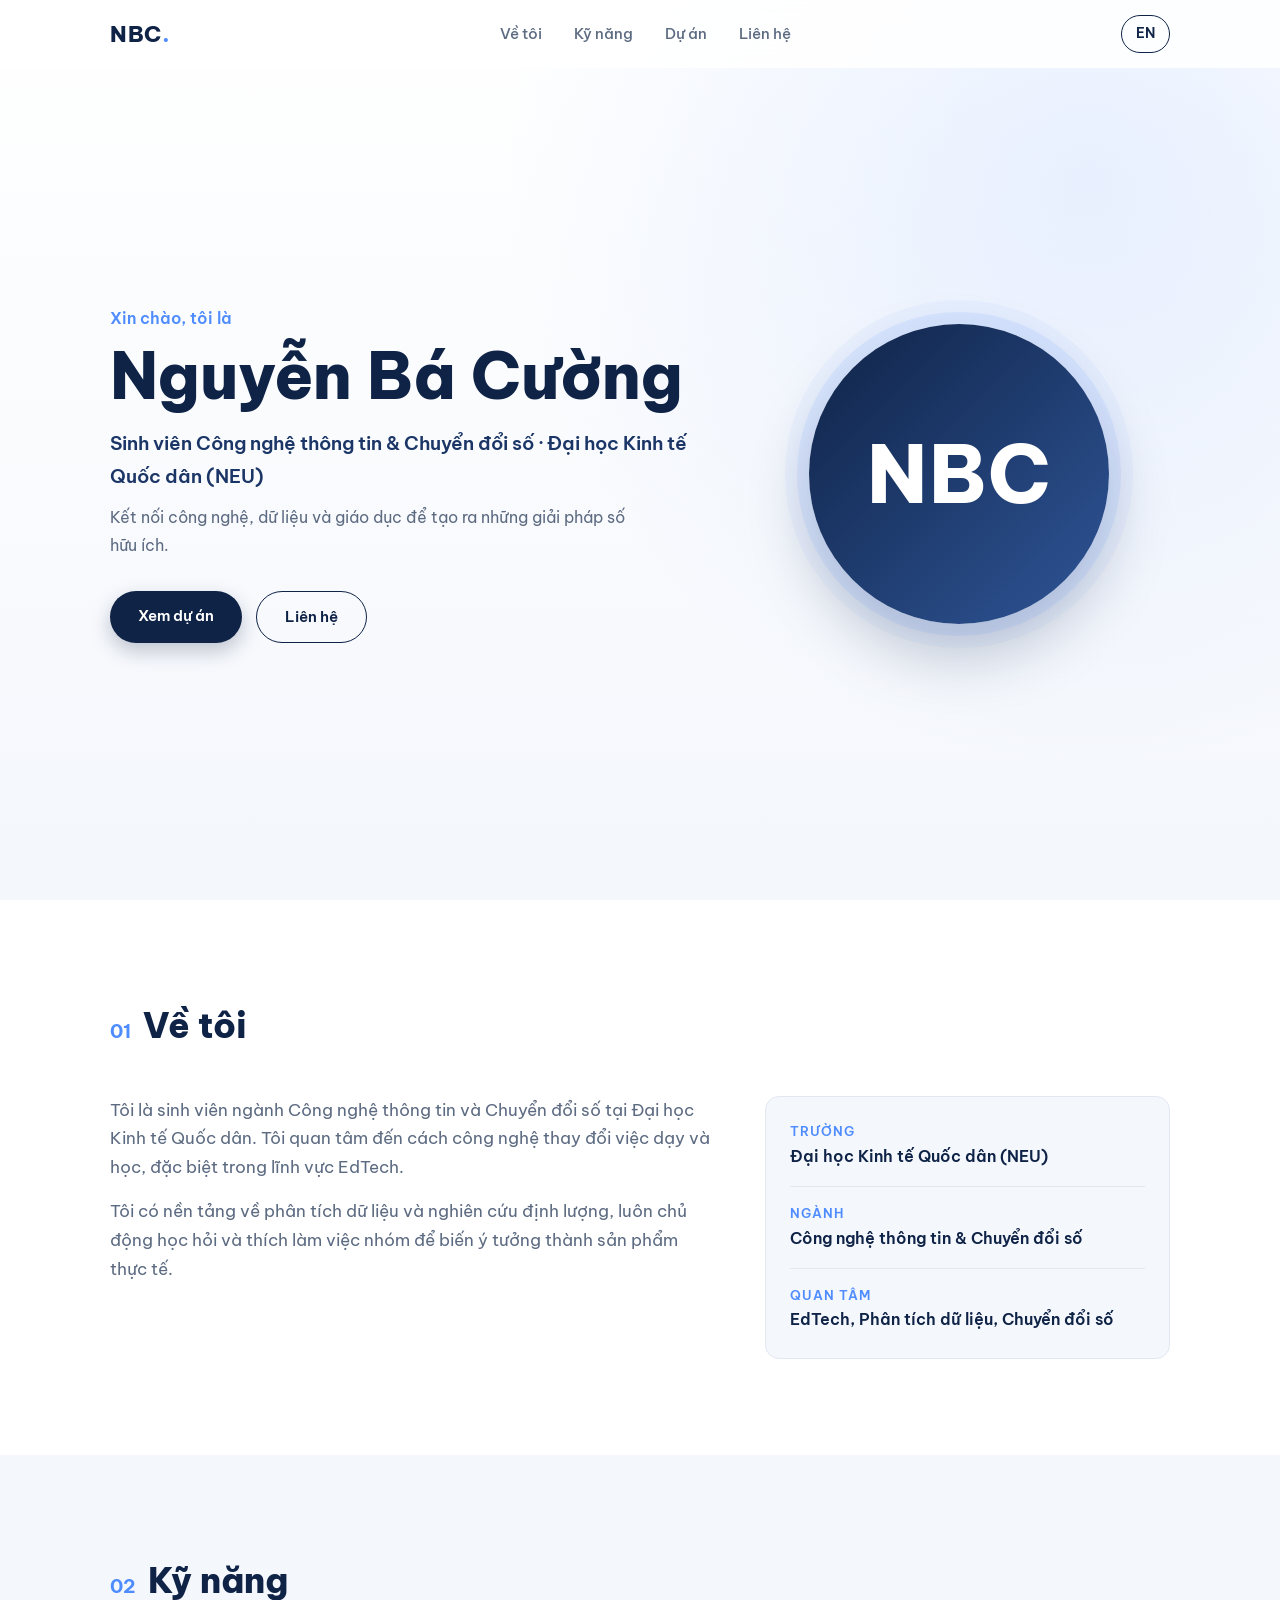
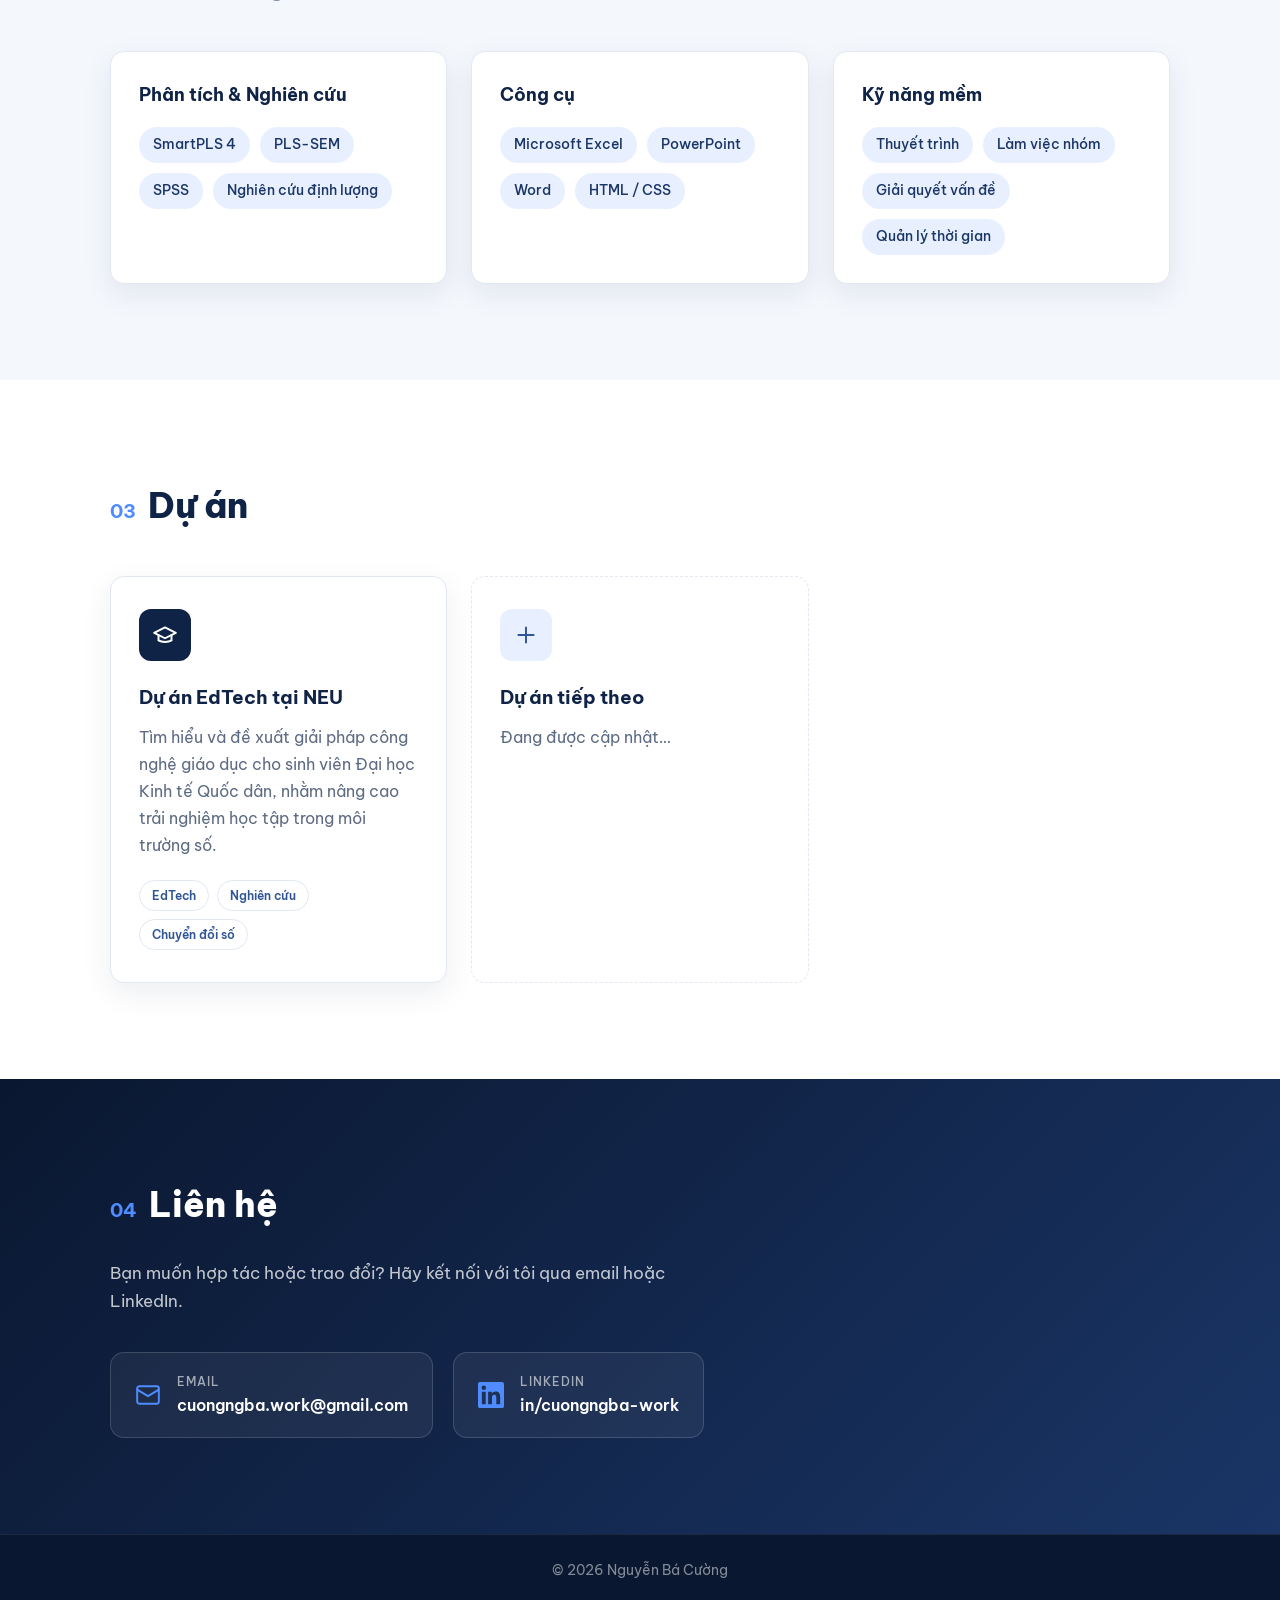
==== index.html @ 384236fa "Add single-page portfolio website (VI/EN) Co-Authored-By: Claude Opus 5.5 <noreply@anthropic.com> Cl" ====
<!DOCTYPE html>
<html lang="vi">
<head>
  <meta charset="UTF-8">
  <meta name="viewport" content="width=device-width, initial-scale=1.0">
  <title>Nguyễn Bá Cường | Portfolio</title>
  <meta name="description" content="Portfolio của Nguyễn Bá Cường – sinh viên Công nghệ thông tin & Chuyển đổi số, Đại học Kinh tế Quốc dân (NEU).">
  <link rel="preconnect" href="https://fonts.googleapis.com">
  <link rel="preconnect" href="https://fonts.gstatic.com" crossorigin>
  <link href="https://fonts.googleapis.com/css2?family=Be+Vietnam+Pro:wght@400;500;600;700;800&display=swap" rel="stylesheet">
  <link rel="stylesheet" href="style.css">
</head>
<body>

  <!-- ===== Header / Navigation ===== -->
  <header class="header" id="header">
    <nav class="nav container">
      <a href="#hero" class="logo">NBC<span>.</span></a>

      <ul class="nav-links" id="navLinks">
        <li><a href="#about" data-i18n="nav.about">Về tôi</a></li>
        <li><a href="#skills" data-i18n="nav.skills">Kỹ năng</a></li>
        <li><a href="#projects" data-i18n="nav.projects">Dự án</a></li>
        <li><a href="#contact" data-i18n="nav.contact">Liên hệ</a></li>
      </ul>

      <div class="nav-actions">
        <button class="lang-btn" id="langBtn" aria-label="Chuyển ngôn ngữ / Switch language">EN</button>
        <button class="menu-btn" id="menuBtn" aria-label="Mở menu" aria-expanded="false">
          <span></span><span></span><span></span>
        </button>
      </div>
    </nav>
  </header>

  <main>
    <!-- ===== Hero ===== -->
    <section class="hero" id="hero">
      <div class="container hero-inner">
        <div class="hero-text">
          <p class="eyebrow" data-i18n="hero.hello">Xin chào, tôi là</p>
          <h1>Nguyễn Bá Cường</h1>
          <p class="hero-role" data-i18n="hero.role">Sinh viên Công nghệ thông tin &amp; Chuyển đổi số · Đại học Kinh tế Quốc dân (NEU)</p>
          <p class="hero-desc" data-i18n="hero.desc">Kết nối công nghệ, dữ liệu và giáo dục để tạo ra những giải pháp số hữu ích.</p>
          <div class="hero-cta">
            <a href="#projects" class="btn btn-primary" data-i18n="hero.cta1">Xem dự án</a>
            <a href="#contact" class="btn btn-outline" data-i18n="hero.cta2">Liên hệ</a>
          </div>
        </div>
        <div class="hero-visual" aria-hidden="true">
          <div class="avatar">NBC</div>
        </div>
      </div>
    </section>

    <!-- ===== About ===== -->
    <section class="section" id="about">
      <div class="container">
        <h2 class="section-title"><span>01</span> <span data-i18n="about.title">Về tôi</span></h2>
        <div class="about-grid">
          <div class="about-text">
            <p data-i18n="about.p1">Tôi là sinh viên ngành Công nghệ thông tin và Chuyển đổi số tại Đại học Kinh tế Quốc dân. Tôi quan tâm đến cách công nghệ thay đổi việc dạy và học, đặc biệt trong lĩnh vực EdTech.</p>
            <p data-i18n="about.p2">Tôi có nền tảng về phân tích dữ liệu và nghiên cứu định lượng, luôn chủ động học hỏi và thích làm việc nhóm để biến ý tưởng thành sản phẩm thực tế.</p>
          </div>
          <ul class="about-facts">
            <li>
              <span class="fact-label" data-i18n="about.f1l">Trường</span>
              <span class="fact-value" data-i18n="about.f1v">Đại học Kinh tế Quốc dân (NEU)</span>
            </li>
            <li>
              <span class="fact-label" data-i18n="about.f2l">Ngành</span>
              <span class="fact-value" data-i18n="about.f2v">Công nghệ thông tin &amp; Chuyển đổi số</span>
            </li>
            <li>
              <span class="fact-label" data-i18n="about.f3l">Quan tâm</span>
              <span class="fact-value" data-i18n="about.f3v">EdTech, Phân tích dữ liệu, Chuyển đổi số</span>
            </li>
          </ul>
        </div>
      </div>
    </section>

    <!-- ===== Skills ===== -->
    <section class="section section-alt" id="skills">
      <div class="container">
        <h2 class="section-title"><span>02</span> <span data-i18n="skills.title">Kỹ năng</span></h2>
        <div class="skills-grid">
          <div class="skill-group">
            <h3 data-i18n="skills.g1">Phân tích &amp; Nghiên cứu</h3>
            <ul class="tags">
              <li>SmartPLS 4</li>
              <li>PLS-SEM</li>
              <li>SPSS</li>
              <li data-i18n="skills.quant">Nghiên cứu định lượng</li>
            </ul>
          </div>
          <div class="skill-group">
            <h3 data-i18n="skills.g2">Công cụ</h3>
            <ul class="tags">
              <li>Microsoft Excel</li>
              <li>PowerPoint</li>
              <li>Word</li>
              <li>HTML / CSS</li>
            </ul>
          </div>
          <div class="skill-group">
            <h3 data-i18n="skills.g3">Kỹ năng mềm</h3>
            <ul class="tags">
              <li data-i18n="skills.s1">Thuyết trình</li>
              <li data-i18n="skills.s2">Làm việc nhóm</li>
              <li data-i18n="skills.s3">Giải quyết vấn đề</li>
              <li data-i18n="skills.s4">Quản lý thời gian</li>
            </ul>
          </div>
        </div>
      </div>
    </section>

    <!-- ===== Projects ===== -->
    <section class="section" id="projects">
      <div class="container">
        <h2 class="section-title"><span>03</span> <span data-i18n="projects.title">Dự án</span></h2>
        <div class="projects-grid">
          <article class="card">
            <div class="card-icon" aria-hidden="true">
              <svg viewBox="0 0 24 24" fill="none" stroke="currentColor" stroke-width="1.8" stroke-linecap="round" stroke-linejoin="round"><path d="M22 10 12 5 2 10l10 5 10-5Z"/><path d="M6 12v5c3 2 9 2 12 0v-5"/></svg>
            </div>
            <h3 data-i18n="projects.p1.title">Dự án EdTech tại NEU</h3>
            <p data-i18n="projects.p1.desc">Tìm hiểu và đề xuất giải pháp công nghệ giáo dục cho sinh viên Đại học Kinh tế Quốc dân, nhằm nâng cao trải nghiệm học tập trong môi trường số.</p>
            <ul class="card-tags">
              <li>EdTech</li>
              <li data-i18n="projects.tag.research">Nghiên cứu</li>
              <li data-i18n="projects.tag.dt">Chuyển đổi số</li>
            </ul>
          </article>

          <article class="card card-placeholder">
            <div class="card-icon" aria-hidden="true">
              <svg viewBox="0 0 24 24" fill="none" stroke="currentColor" stroke-width="1.8" stroke-linecap="round"><path d="M12 5v14M5 12h14"/></svg>
            </div>
            <h3 data-i18n="projects.next.title">Dự án tiếp theo</h3>
            <p data-i18n="projects.next.desc">Đang được cập nhật…</p>
          </article>
        </div>
      </div>
    </section>

    <!-- ===== Contact ===== -->
    <section class="section section-dark" id="contact">
      <div class="container contact-inner">
        <h2 class="section-title light"><span>04</span> <span data-i18n="contact.title">Liên hệ</span></h2>
        <p class="contact-lead" data-i18n="contact.lead">Bạn muốn hợp tác hoặc trao đổi? Hãy kết nối với tôi qua email hoặc LinkedIn.</p>
        <div class="contact-links">
          <a class="contact-card" href="mailto:cuongngba.work@gmail.com">
            <svg viewBox="0 0 24 24" fill="none" stroke="currentColor" stroke-width="1.8" stroke-linecap="round" stroke-linejoin="round" aria-hidden="true"><rect x="2" y="4" width="20" height="16" rx="2"/><path d="m22 7-10 6L2 7"/></svg>
            <span>
              <small>Email</small>
              cuongngba.work@gmail.com
            </span>
          </a>
          <a class="contact-card" href="https://www.linkedin.com/in/cuongngba-work" target="_blank" rel="noopener">
            <svg viewBox="0 0 24 24" fill="currentColor" aria-hidden="true"><path d="M20.45 20.45h-3.56v-5.57c0-1.33-.02-3.04-1.85-3.04-1.85 0-2.14 1.45-2.14 2.94v5.67H9.35V9h3.41v1.56h.05c.48-.9 1.64-1.85 3.37-1.85 3.6 0 4.27 2.37 4.27 5.46v6.28ZM5.34 7.43a2.06 2.06 0 1 1 0-4.13 2.06 2.06 0 0 1 0 4.13ZM7.12 20.45H3.56V9h3.56v11.45ZM22.22 0H1.77C.79 0 0 .77 0 1.73v20.54C0 23.23.79 24 1.77 24h20.45c.98 0 1.78-.77 1.78-1.73V1.73C24 .77 23.2 0 22.22 0Z"/></svg>
            <span>
              <small>LinkedIn</small>
              in/cuongngba-work
            </span>
          </a>
        </div>
      </div>
    </section>
  </main>

  <footer class="footer">
    <p>© <span id="year"></span> Nguyễn Bá Cường</p>
  </footer>

  <script>
    // ===== Từ điển song ngữ =====
    const translations = {
      en: {
        "nav.about": "About",
        "nav.skills": "Skills",
        "nav.projects": "Projects",
        "nav.contact": "Contact",
        "hero.hello": "Hi, I'm",
        "hero.role": "IT & Digital Transformation student · National Economics University (NEU)",
        "hero.desc": "Connecting technology, data and education to build useful digital solutions.",
        "hero.cta1": "View projects",
        "hero.cta2": "Contact me",
        "about.title": "About me",
        "about.p1": "I'm a student of Information Technology and Digital Transformation at the National Economics University. I'm interested in how technology changes teaching and learning, especially in EdTech.",
        "about.p2": "I have a background in data analysis and quantitative research, I'm a proactive learner and I enjoy teamwork to turn ideas into real products.",
        "about.f1l": "University",
        "about.f1v": "National Economics University (NEU)",
        "about.f2l": "Major",
        "about.f2v": "IT & Digital Transformation",
        "about.f3l": "Interests",
        "about.f3v": "EdTech, Data Analysis, Digital Transformation",
        "skills.title": "Skills",
        "skills.g1": "Analysis & Research",
        "skills.g2": "Tools",
        "skills.g3": "Soft skills",
        "skills.quant": "Quantitative research",
        "skills.s1": "Presentation",
        "skills.s2": "Teamwork",
        "skills.s3": "Problem solving",
        "skills.s4": "Time management",
        "projects.title": "Projects",
        "projects.p1.title": "EdTech Project at NEU",
        "projects.p1.desc": "Researching and proposing educational technology solutions for NEU students to improve the learning experience in a digital environment.",
        "projects.tag.research": "Research",
        "projects.tag.dt": "Digital Transformation",
        "projects.next.title": "Next project",
        "projects.next.desc": "Coming soon…",
        "contact.title": "Contact",
        "contact.lead": "Want to collaborate or have a chat? Reach me via email or LinkedIn."
      }
    };

    // Lưu nội dung tiếng Việt gốc từ HTML
    const viText = {};
    document.querySelectorAll("[data-i18n]").forEach(el => {
      viText[el.dataset.i18n] = el.innerHTML;
    });

    function setLang(lang) {
      document.querySelectorAll("[data-i18n]").forEach(el => {
        const key = el.dataset.i18n;
        el.innerHTML = lang === "en" ? (translations.en[key] ?? viText[key]) : viText[key];
      });
      document.documentElement.lang = lang;
      langBtn.textContent = lang === "en" ? "VI" : "EN";
      try { localStorage.setItem("lang", lang); } catch (e) {}
    }

    const langBtn = document.getElementById("langBtn");
    let current = "vi";
    try { current = localStorage.getItem("lang") || "vi"; } catch (e) {}
    if (current === "en") setLang("en");
    langBtn.addEventListener("click", () => {
      current = current === "vi" ? "en" : "vi";
      setLang(current);
    });

    // ===== Menu di động =====
    const menuBtn = document.getElementById("menuBtn");
    const navLinks = document.getElementById("navLinks");
    menuBtn.addEventListener("click", () => {
      const open = navLinks.classList.toggle("open");
      menuBtn.classList.toggle("open", open);
      menuBtn.setAttribute("aria-expanded", open);
    });
    navLinks.querySelectorAll("a").forEach(a => a.addEventListener("click", () => {
      navLinks.classList.remove("open");
      menuBtn.classList.remove("open");
      menuBtn.setAttribute("aria-expanded", false);
    }));

    // ===== Header đổ bóng khi cuộn =====
    const header = document.getElementById("header");
    window.addEventListener("scroll", () => {
      header.classList.toggle("scrolled", window.scrollY > 10);
    });

    document.getElementById("year").textContent = new Date().getFullYear();
  </script>
</body>
</html>
---- style.css ----
/* ===== Biến màu & cấu hình chung ===== */
:root {
  --navy-900: #0a1730;
  --navy-800: #0f2347;
  --navy-700: #1a3566;
  --navy-500: #2f5597;
  --accent: #4f8cff;
  --accent-soft: #e8f0ff;
  --text: #1c2638;
  --muted: #5d6b82;
  --bg: #ffffff;
  --bg-alt: #f4f7fc;
  --border: #e2e8f2;
  --radius: 14px;
  --shadow: 0 10px 30px rgba(15, 35, 71, 0.08);
  --header-h: 68px;
}

*,
*::before,
*::after { box-sizing: border-box; margin: 0; padding: 0; }

html { scroll-behavior: smooth; scroll-padding-top: var(--header-h); }

body {
  font-family: "Be Vietnam Pro", system-ui, -apple-system, "Segoe UI", sans-serif;
  color: var(--text);
  background: var(--bg);
  line-height: 1.7;
  -webkit-font-smoothing: antialiased;
}

a { color: inherit; text-decoration: none; }
ul { list-style: none; }

.container {
  width: 100%;
  max-width: 1100px;
  margin: 0 auto;
  padding: 0 20px;
}

/* ===== Header ===== */
.header {
  position: fixed;
  inset: 0 0 auto 0;
  height: var(--header-h);
  background: rgba(255, 255, 255, 0.85);
  backdrop-filter: blur(12px);
  -webkit-backdrop-filter: blur(12px);
  z-index: 100;
  transition: box-shadow 0.25s;
}
.header.scrolled { box-shadow: 0 2px 16px rgba(15, 35, 71, 0.08); }

.nav {
  height: 100%;
  display: flex;
  align-items: center;
  justify-content: space-between;
}

.logo {
  font-weight: 800;
  font-size: 1.35rem;
  color: var(--navy-800);
  letter-spacing: 0.5px;
}
.logo span { color: var(--accent); }

.nav-links { display: flex; gap: 32px; }
.nav-links a {
  font-weight: 500;
  font-size: 0.95rem;
  color: var(--muted);
  position: relative;
  transition: color 0.2s;
}
.nav-links a::after {
  content: "";
  position: absolute;
  left: 0; bottom: -4px;
  width: 0; height: 2px;
  background: var(--accent);
  transition: width 0.25s;
}
.nav-links a:hover { color: var(--navy-800); }
.nav-links a:hover::after { width: 100%; }

.nav-actions { display: flex; align-items: center; gap: 10px; }

.lang-btn {
  font: inherit;
  font-weight: 600;
  font-size: 0.85rem;
  padding: 6px 14px;
  border: 1.5px solid var(--navy-800);
  border-radius: 999px;
  background: transparent;
  color: var(--navy-800);
  cursor: pointer;
  transition: background 0.2s, color 0.2s;
}
.lang-btn:hover { background: var(--navy-800); color: #fff; }

.menu-btn {
  display: none;
  width: 40px; height: 40px;
  background: none;
  border: none;
  cursor: pointer;
  flex-direction: column;
  justify-content: center;
  align-items: center;
  gap: 5px;
}
.menu-btn span {
  width: 22px; height: 2px;
  background: var(--navy-800);
  border-radius: 2px;
  transition: transform 0.25s, opacity 0.25s;
}
.menu-btn.open span:nth-child(1) { transform: translateY(7px) rotate(45deg); }
.menu-btn.open span:nth-child(2) { opacity: 0; }
.menu-btn.open span:nth-child(3) { transform: translateY(-7px) rotate(-45deg); }

/* ===== Hero ===== */
.hero {
  min-height: 100vh;
  min-height: 100svh;
  display: flex;
  align-items: center;
  padding: calc(var(--header-h) + 40px) 0 60px;
  background:
    radial-gradient(circle at 85% 20%, rgba(79, 140, 255, 0.12), transparent 45%),
    linear-gradient(180deg, #fff 0%, var(--bg-alt) 100%);
}

.hero-inner {
  display: grid;
  grid-template-columns: 1.4fr 1fr;
  gap: 48px;
  align-items: center;
}

.eyebrow {
  color: var(--accent);
  font-weight: 600;
  margin-bottom: 8px;
}

.hero h1 {
  font-size: clamp(2.4rem, 6vw, 4rem);
  line-height: 1.1;
  font-weight: 800;
  color: var(--navy-800);
  margin-bottom: 16px;
}

.hero-role {
  font-size: clamp(1rem, 2.2vw, 1.2rem);
  font-weight: 600;
  color: var(--navy-700);
  margin-bottom: 12px;
}

.hero-desc {
  color: var(--muted);
  max-width: 520px;
  margin-bottom: 32px;
}

.hero-cta { display: flex; gap: 14px; flex-wrap: wrap; }

.btn {
  display: inline-block;
  padding: 12px 28px;
  border-radius: 999px;
  font-weight: 600;
  font-size: 0.95rem;
  transition: transform 0.2s, box-shadow 0.2s, background 0.2s, color 0.2s;
}
.btn:hover { transform: translateY(-2px); }
.btn-primary {
  background: var(--navy-800);
  color: #fff;
  box-shadow: 0 8px 20px rgba(15, 35, 71, 0.25);
}
.btn-primary:hover { background: var(--navy-700); }
.btn-outline {
  border: 1.5px solid var(--navy-800);
  color: var(--navy-800);
}
.btn-outline:hover { background: var(--navy-800); color: #fff; }

.hero-visual { display: flex; justify-content: center; }

.avatar {
  width: min(300px, 70vw);
  aspect-ratio: 1;
  border-radius: 50%;
  display: grid;
  place-items: center;
  font-size: clamp(3rem, 8vw, 5rem);
  font-weight: 800;
  letter-spacing: 2px;
  color: #fff;
  background: linear-gradient(135deg, var(--navy-800), var(--navy-500));
  box-shadow:
    0 0 0 12px rgba(79, 140, 255, 0.1),
    0 0 0 24px rgba(79, 140, 255, 0.05),
    0 30px 60px rgba(15, 35, 71, 0.25);
}

/* ===== Section chung ===== */
.section { padding: 96px 0; }
.section-alt { background: var(--bg-alt); }

.section-title {
  font-size: clamp(1.7rem, 4vw, 2.2rem);
  font-weight: 800;
  color: var(--navy-800);
  margin-bottom: 40px;
  display: flex;
  align-items: baseline;
  gap: 12px;
}
.section-title span:first-child {
  font-size: 0.55em;
  color: var(--accent);
  font-weight: 700;
}
.section-title.light { color: #fff; }

/* ===== About ===== */
.about-grid {
  display: grid;
  grid-template-columns: 1.5fr 1fr;
  gap: 48px;
  align-items: start;
}
.about-text p {
  color: var(--muted);
  font-size: 1.05rem;
  margin-bottom: 16px;
}

.about-facts {
  background: var(--bg-alt);
  border: 1px solid var(--border);
  border-radius: var(--radius);
  padding: 8px 24px;
}
.about-facts li {
  padding: 16px 0;
  border-bottom: 1px solid var(--border);
  display: flex;
  flex-direction: column;
}
.about-facts li:last-child { border-bottom: none; }
.fact-label {
  font-size: 0.8rem;
  text-transform: uppercase;
  letter-spacing: 1px;
  color: var(--accent);
  font-weight: 600;
}
.fact-value { font-weight: 600; color: var(--navy-800); }

/* ===== Skills ===== */
.skills-grid {
  display: grid;
  grid-template-columns: repeat(3, 1fr);
  gap: 24px;
}
.skill-group {
  background: #fff;
  border: 1px solid var(--border);
  border-radius: var(--radius);
  padding: 28px;
  box-shadow: var(--shadow);
}
.skill-group h3 {
  font-size: 1.1rem;
  color: var(--navy-800);
  margin-bottom: 18px;
}
.tags { display: flex; flex-wrap: wrap; gap: 10px; }
.tags li {
  background: var(--accent-soft);
  color: var(--navy-700);
  font-size: 0.88rem;
  font-weight: 500;
  padding: 6px 14px;
  border-radius: 999px;
}

/* ===== Projects ===== */
.projects-grid {
  display: grid;
  grid-template-columns: repeat(auto-fill, minmax(300px, 1fr));
  gap: 24px;
}
.card {
  background: #fff;
  border: 1px solid var(--border);
  border-radius: var(--radius);
  padding: 32px 28px;
  box-shadow: var(--shadow);
  transition: transform 0.25s, box-shadow 0.25s, border-color 0.25s;
  display: flex;
  flex-direction: column;
}
.card:hover {
  transform: translateY(-6px);
  box-shadow: 0 20px 40px rgba(15, 35, 71, 0.14);
  border-color: var(--accent);
}
.card-icon {
  width: 52px; height: 52px;
  border-radius: 12px;
  background: var(--navy-800);
  color: #fff;
  display: grid;
  place-items: center;
  margin-bottom: 20px;
}
.card-icon svg { width: 26px; height: 26px; }
.card h3 { font-size: 1.2rem; color: var(--navy-800); margin-bottom: 10px; }
.card p { color: var(--muted); margin-bottom: 20px; flex: 1; }
.card-tags { display: flex; flex-wrap: wrap; gap: 8px; }
.card-tags li {
  font-size: 0.78rem;
  font-weight: 600;
  color: var(--navy-500);
  border: 1px solid var(--border);
  padding: 4px 12px;
  border-radius: 999px;
}
.card-placeholder {
  background: transparent;
  border-style: dashed;
  box-shadow: none;
}
.card-placeholder .card-icon { background: var(--accent-soft); color: var(--navy-500); }

/* ===== Contact ===== */
.section-dark {
  background: linear-gradient(135deg, var(--navy-900), var(--navy-700));
  color: #fff;
}
.contact-lead {
  color: rgba(255, 255, 255, 0.75);
  font-size: 1.05rem;
  max-width: 560px;
  margin: -16px 0 36px;
}
.contact-links { display: flex; gap: 20px; flex-wrap: wrap; }
.contact-card {
  display: flex;
  align-items: center;
  gap: 16px;
  padding: 18px 24px;
  border-radius: var(--radius);
  background: rgba(255, 255, 255, 0.06);
  border: 1px solid rgba(255, 255, 255, 0.15);
  min-width: 0;
  transition: background 0.2s, transform 0.2s;
}
.contact-card:hover { background: rgba(255, 255, 255, 0.12); transform: translateY(-3px); }
.contact-card svg { width: 26px; height: 26px; flex-shrink: 0; color: var(--accent); }
.contact-card span { display: flex; flex-direction: column; font-weight: 600; overflow-wrap: anywhere; }
.contact-card small {
  font-weight: 500;
  font-size: 0.78rem;
  color: rgba(255, 255, 255, 0.6);
  text-transform: uppercase;
  letter-spacing: 1px;
}

/* ===== Footer ===== */
.footer {
  background: var(--navy-900);
  color: rgba(255, 255, 255, 0.5);
  text-align: center;
  padding: 24px;
  font-size: 0.88rem;
  border-top: 1px solid rgba(255, 255, 255, 0.08);
}

/* ===== Responsive ===== */
@media (max-width: 900px) {
  .skills-grid { grid-template-columns: 1fr 1fr; }
  .about-grid { grid-template-columns: 1fr; gap: 32px; }
}

@media (max-width: 720px) {
  .menu-btn { display: flex; }

  .nav-links {
    position: absolute;
    top: var(--header-h);
    left: 0; right: 0;
    flex-direction: column;
    gap: 0;
    background: #fff;
    box-shadow: 0 12px 24px rgba(15, 35, 71, 0.1);
    max-height: 0;
    overflow: hidden;
    transition: max-height 0.3s ease;
  }
  .nav-links.open { max-height: 320px; }
  .nav-links li a {
    display: block;
    padding: 14px 20px;
    border-top: 1px solid var(--border);
  }
  .nav-links a::after { display: none; }

  .hero-inner { grid-template-columns: 1fr; text-align: center; gap: 40px; }
  .hero-visual { order: -1; }
  .avatar { width: 160px; font-size: 2.6rem; }
  .hero-desc { margin-left: auto; margin-right: auto; }
  .hero-cta { justify-content: center; }

  .section { padding: 72px 0; }
  .skills-grid { grid-template-columns: 1fr; }
  .projects-grid { grid-template-columns: 1fr; }
  .contact-card { width: 100%; }
}

@media (prefers-reduced-motion: reduce) {
  html { scroll-behavior: auto; }
  * { transition: none !important; }
}
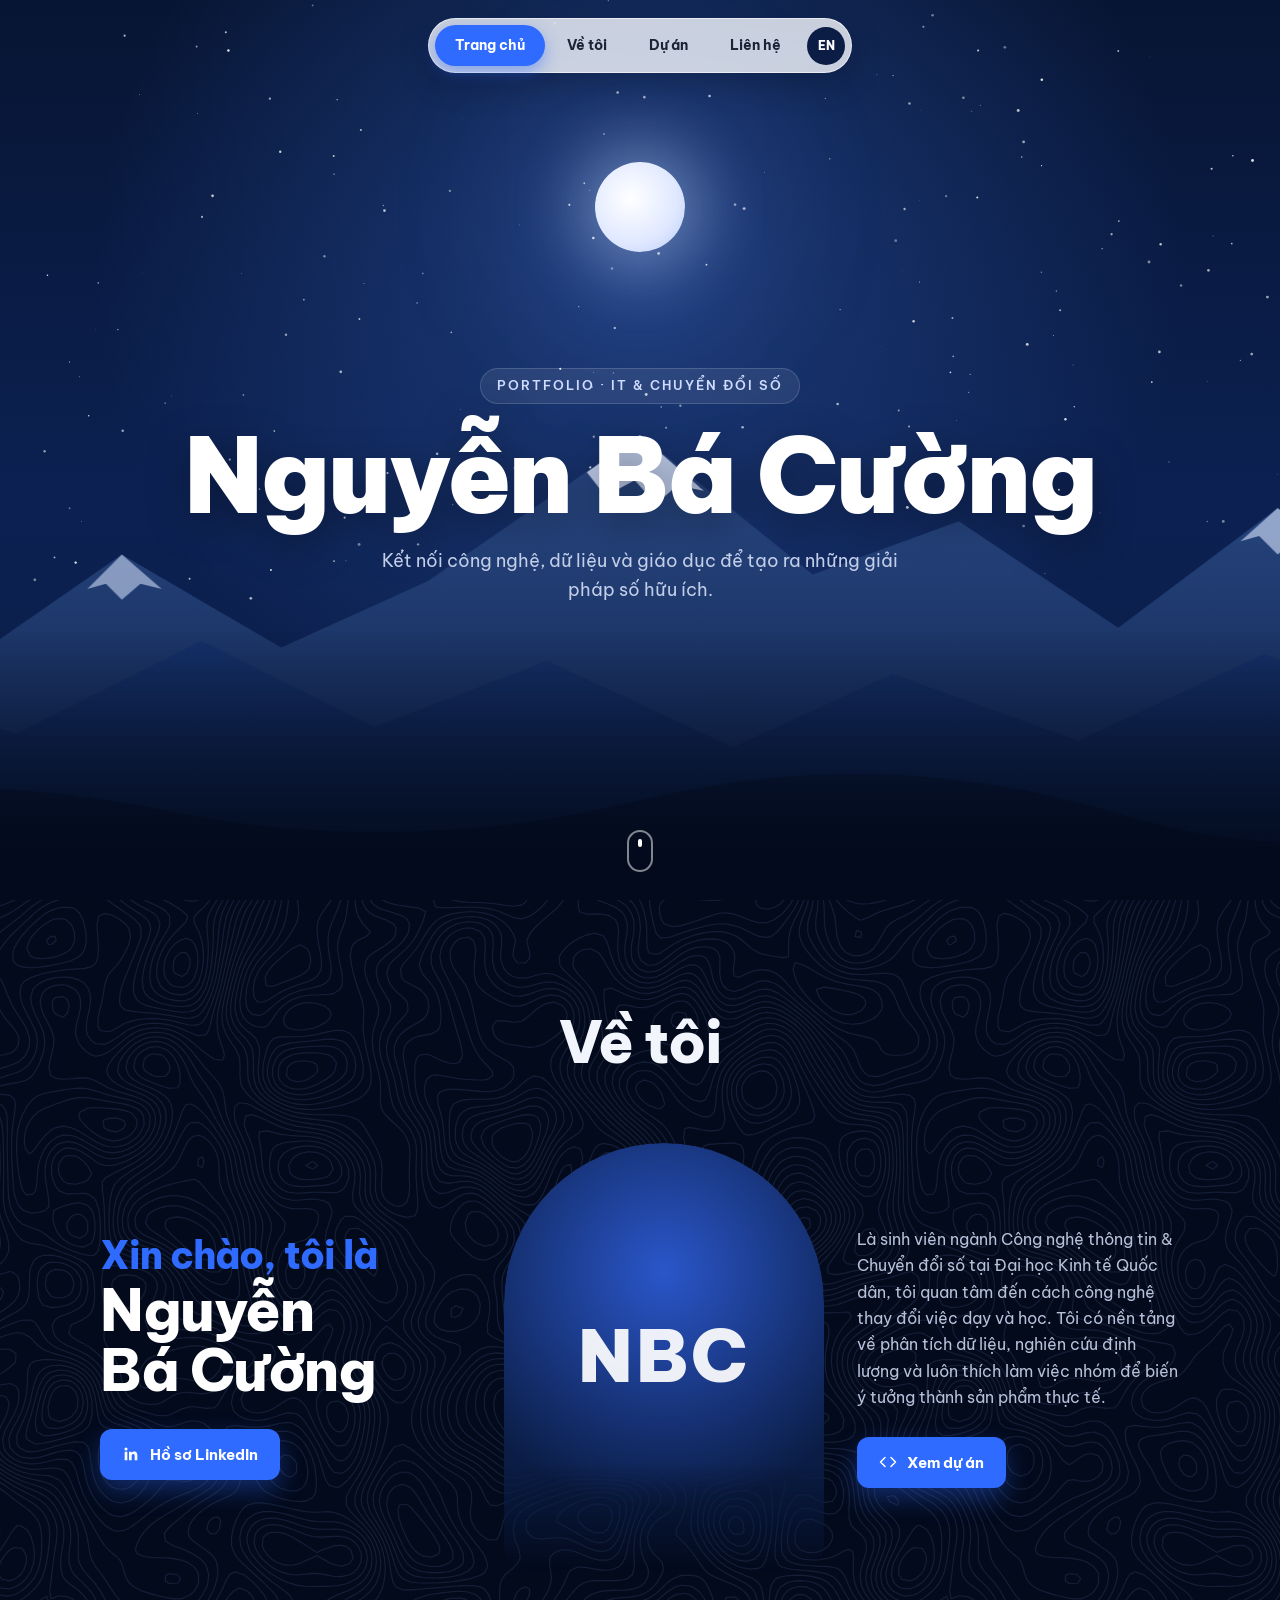
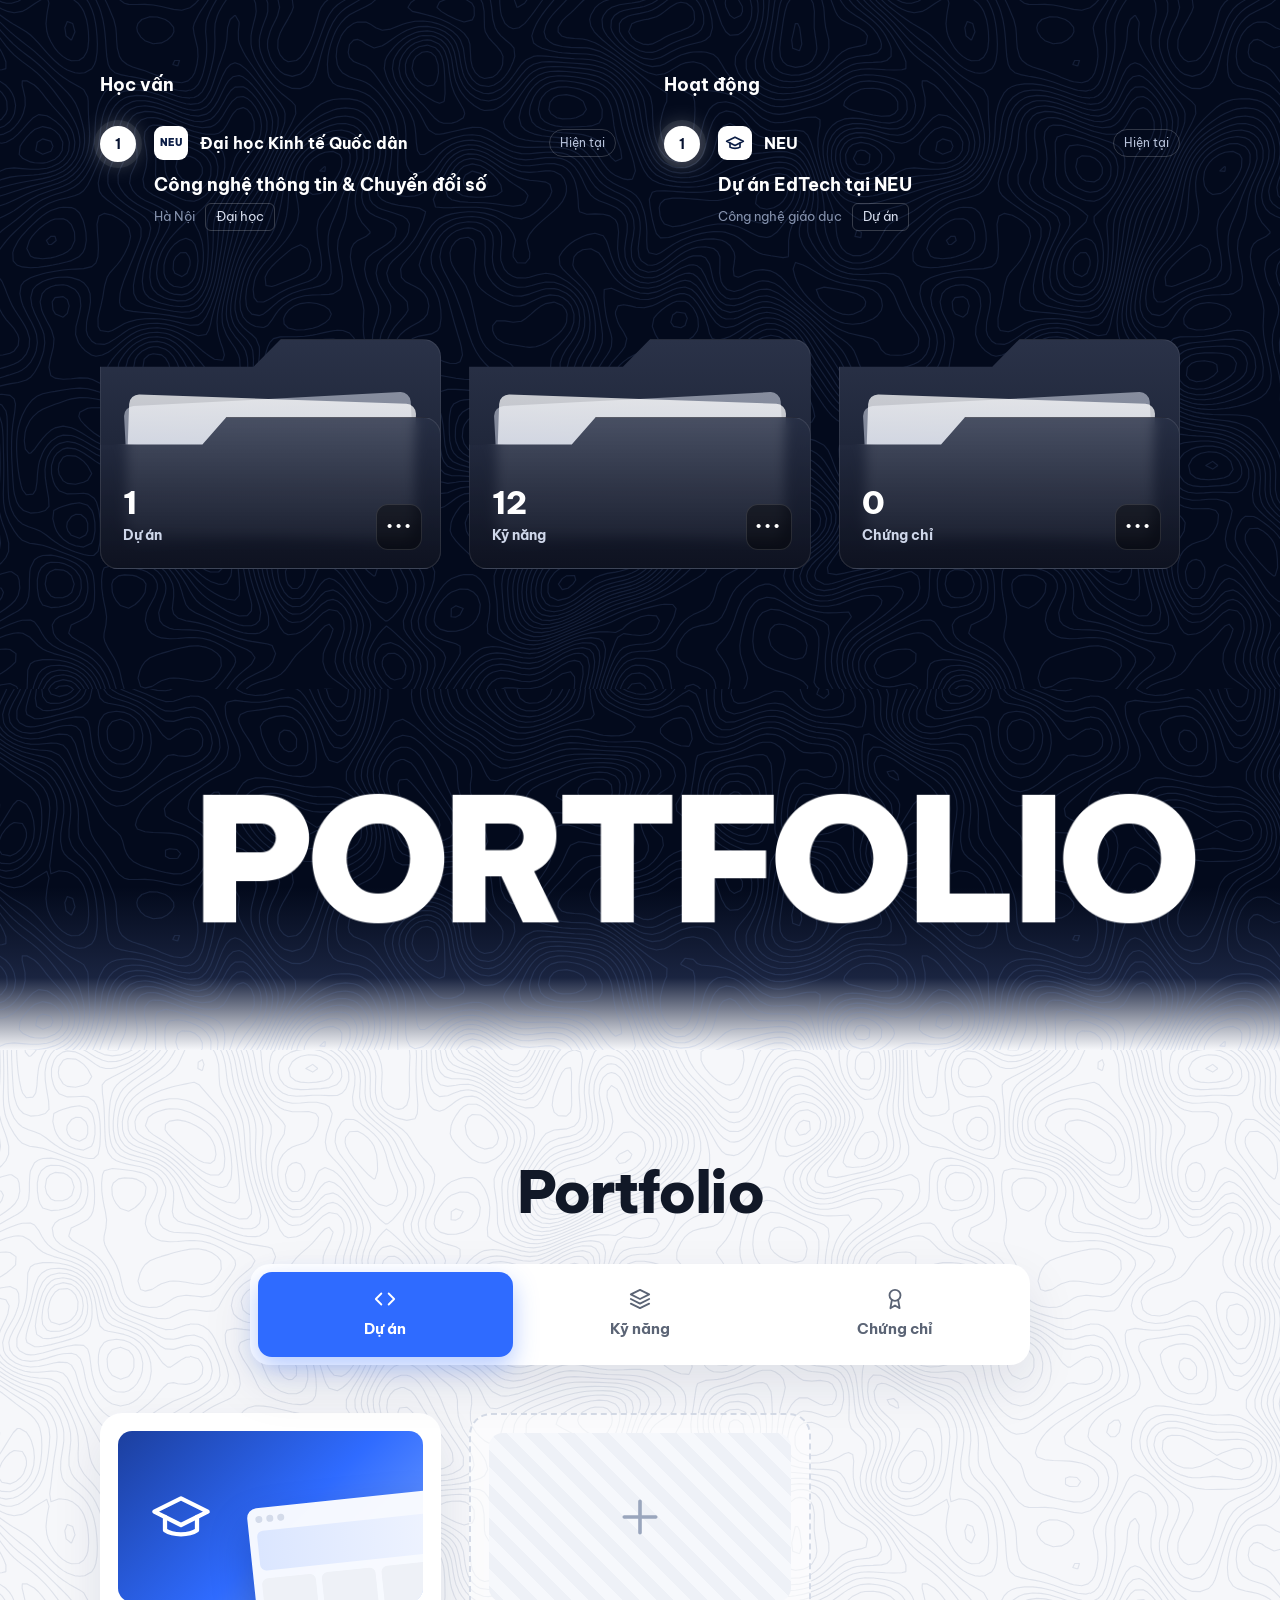
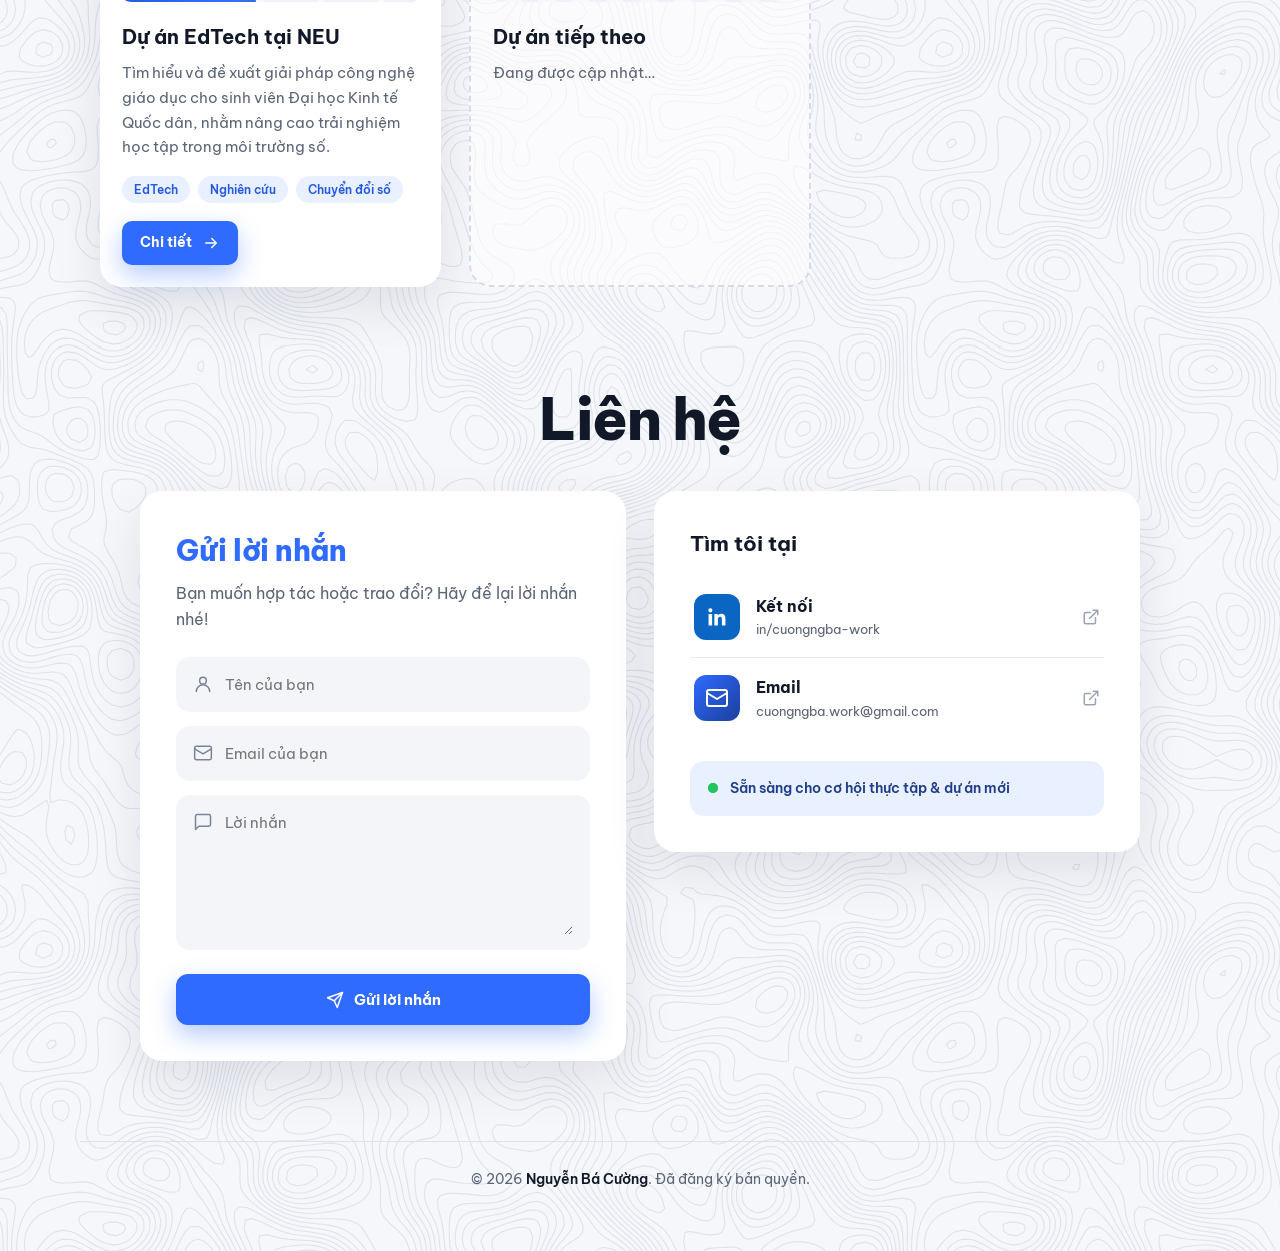
==== commit 8c9a75a1: "Redesign portfolio: night hero, topo backgrounds, timelines, tabs, contact form Co-Authored-By: Clau" ====
--- a/index.html
+++ b/index.html
@@ -5,264 +5,363 @@
   <meta name="viewport" content="width=device-width, initial-scale=1.0">
   <title>Nguyễn Bá Cường | Portfolio</title>
   <meta name="description" content="Portfolio của Nguyễn Bá Cường – sinh viên Công nghệ thông tin & Chuyển đổi số, Đại học Kinh tế Quốc dân (NEU).">
+  <meta name="theme-color" content="#030a1c">
   <link rel="preconnect" href="https://fonts.googleapis.com">
   <link rel="preconnect" href="https://fonts.gstatic.com" crossorigin>
-  <link href="https://fonts.googleapis.com/css2?family=Be+Vietnam+Pro:wght@400;500;600;700;800&display=swap" rel="stylesheet">
+  <link href="https://fonts.googleapis.com/css2?family=Be+Vietnam+Pro:wght@400;500;600;700;800;900&display=swap" rel="stylesheet">
   <link rel="stylesheet" href="style.css">
 </head>
 <body>
 
-  <!-- ===== Header / Navigation ===== -->
-  <header class="header" id="header">
-    <nav class="nav container">
-      <a href="#hero" class="logo">NBC<span>.</span></a>
-
-      <ul class="nav-links" id="navLinks">
-        <li><a href="#about" data-i18n="nav.about">Về tôi</a></li>
-        <li><a href="#skills" data-i18n="nav.skills">Kỹ năng</a></li>
-        <li><a href="#projects" data-i18n="nav.projects">Dự án</a></li>
-        <li><a href="#contact" data-i18n="nav.contact">Liên hệ</a></li>
-      </ul>
-
-      <div class="nav-actions">
-        <button class="lang-btn" id="langBtn" aria-label="Chuyển ngôn ngữ / Switch language">EN</button>
-        <button class="menu-btn" id="menuBtn" aria-label="Mở menu" aria-expanded="false">
-          <span></span><span></span><span></span>
-        </button>
+  <!-- ===== Thanh điều hướng dạng viên thuốc nổi ===== -->
+  <nav class="pill-nav" id="pillNav" aria-label="Điều hướng chính">
+    <span class="pill-indicator" id="pillIndicator" aria-hidden="true"></span>
+    <a href="#home" class="pill-link active" data-target="home" data-i18n="nav.home">Trang chủ</a>
+    <a href="#about" class="pill-link" data-target="about" data-i18n="nav.about">Về tôi</a>
+    <a href="#portfolio" class="pill-link" data-target="portfolio" data-i18n="nav.portfolio">Dự án</a>
+    <a href="#contact" class="pill-link" data-target="contact" data-i18n="nav.contact">Liên hệ</a>
+    <button class="lang-btn" id="langBtn" type="button" aria-label="Chuyển ngôn ngữ / Switch language">EN</button>
+  </nav>
+
+  <main>
+    <!-- ===== HERO: khung cảnh núi đêm ===== -->
+    <section class="hero" id="home">
+      <canvas class="stars" id="stars" aria-hidden="true"></canvas>
+      <div class="moon" aria-hidden="true"></div>
+
+      <svg class="mountains" viewBox="0 0 1440 420" preserveAspectRatio="xMidYMax slice" aria-hidden="true">
+        <defs>
+          <linearGradient id="mFar" x1="0" y1="0" x2="0" y2="1">
+            <stop offset="0" stop-color="#2a4a86"/><stop offset="1" stop-color="#0d1f45"/>
+          </linearGradient>
+          <linearGradient id="mMid" x1="0" y1="0" x2="0" y2="1">
+            <stop offset="0" stop-color="#16316a"/><stop offset="1" stop-color="#081631"/>
+          </linearGradient>
+          <linearGradient id="mNear" x1="0" y1="0" x2="0" y2="1">
+            <stop offset="0" stop-color="#0a1835"/><stop offset="1" stop-color="#030a1c"/>
+          </linearGradient>
+        </defs>
+        <g class="layer" data-depth="0.12">
+          <path fill="url(#mFar)" d="M0 270 L110 215 L200 250 L330 160 L450 230 L560 180 L720 70 L850 175 L960 135 L1080 215 L1200 125 L1320 205 L1440 165 V420 H0Z"/>
+          <path fill="#dbe6ff" opacity=".85" d="M720 70 L768 112 L748 108 L732 122 L716 104 L694 116 L680 98Z"/>
+          <path fill="#dbe6ff" opacity=".6" d="M1200 125 L1232 152 L1214 148 L1200 160 L1186 146 L1172 150Z"/>
+          <path fill="#dbe6ff" opacity=".55" d="M330 160 L360 186 L344 182 L330 194 L318 182 L304 186Z"/>
+        </g>
+        <g class="layer" data-depth="0.22">
+          <path fill="url(#mMid)" d="M0 310 L130 255 L250 295 L390 225 L520 290 L650 240 L790 305 L910 250 L1050 300 L1190 235 L1330 290 L1440 260 V420 H0Z"/>
+        </g>
+        <g class="layer" data-depth="0.34">
+          <path fill="url(#mNear)" d="M0 360 Q180 315 360 352 T720 345 T1080 355 T1440 335 V420 H0Z"/>
+        </g>
+      </svg>
+      <div class="hero-fog" aria-hidden="true"></div>
+
+      <div class="hero-content">
+        <p class="hero-kicker reveal" data-i18n="hero.kicker">Portfolio · IT &amp; Chuyển đổi số</p>
+        <h1 class="hero-name reveal">Nguyễn Bá Cường</h1>
+        <p class="hero-sub reveal" data-i18n="hero.sub">Kết nối công nghệ, dữ liệu và giáo dục để tạo ra những giải pháp số hữu ích.</p>
       </div>
-    </nav>
-  </header>
-
-  <main>
-    <!-- ===== Hero ===== -->
-    <section class="hero" id="hero">
-      <div class="container hero-inner">
-        <div class="hero-text">
-          <p class="eyebrow" data-i18n="hero.hello">Xin chào, tôi là</p>
-          <h1>Nguyễn Bá Cường</h1>
-          <p class="hero-role" data-i18n="hero.role">Sinh viên Công nghệ thông tin &amp; Chuyển đổi số · Đại học Kinh tế Quốc dân (NEU)</p>
-          <p class="hero-desc" data-i18n="hero.desc">Kết nối công nghệ, dữ liệu và giáo dục để tạo ra những giải pháp số hữu ích.</p>
-          <div class="hero-cta">
-            <a href="#projects" class="btn btn-primary" data-i18n="hero.cta1">Xem dự án</a>
-            <a href="#contact" class="btn btn-outline" data-i18n="hero.cta2">Liên hệ</a>
-          </div>
-        </div>
-        <div class="hero-visual" aria-hidden="true">
-          <div class="avatar">NBC</div>
+
+      <a href="#about" class="scroll-cue" aria-label="Cuộn xuống">
+        <span></span>
+      </a>
+    </section>
+
+    <!-- ===== VỀ TÔI (nền tối, đường đồng mức) ===== -->
+    <section class="dark topo" id="about">
+      <div class="container">
+        <h2 class="big-title reveal" data-i18n="about.title">Về tôi</h2>
+
+        <div class="intro">
+          <div class="intro-left reveal">
+            <p class="intro-hi" data-i18n="about.hi">Xin chào, tôi là</p>
+            <h3 class="intro-name">Nguyễn <br>Bá Cường</h3>
+            <a class="btn btn-blue" href="https://www.linkedin.com/in/cuongngba-work" target="_blank" rel="noopener">
+              <svg viewBox="0 0 24 24" fill="currentColor" aria-hidden="true"><path d="M20.45 20.45h-3.56v-5.57c0-1.33-.02-3.04-1.85-3.04-1.85 0-2.14 1.45-2.14 2.94v5.67H9.35V9h3.41v1.56h.05c.48-.9 1.64-1.85 3.37-1.85 3.6 0 4.27 2.37 4.27 5.46v6.28ZM5.34 7.43a2.06 2.06 0 1 1 0-4.13 2.06 2.06 0 0 1 0 4.13ZM7.12 20.45H3.56V9h3.56v11.45Z"/></svg>
+              <span data-i18n="about.linkedin">Hồ sơ LinkedIn</span>
+            </a>
+          </div>
+
+          <div class="intro-photo reveal">
+            <div class="photo-frame">
+              <!-- Thêm ảnh của bạn: đặt file vào assets/avatar.jpg -->
+              <span class="photo-initials">NBC</span>
+              <img src="assets/avatar.jpg" alt="Ảnh Nguyễn Bá Cường" onerror="this.remove()">
+            </div>
+          </div>
+
+          <div class="intro-right reveal">
+            <p data-i18n="about.text">Là sinh viên ngành Công nghệ thông tin &amp; Chuyển đổi số tại Đại học Kinh tế Quốc dân, tôi quan tâm đến cách công nghệ thay đổi việc dạy và học. Tôi có nền tảng về phân tích dữ liệu, nghiên cứu định lượng và luôn thích làm việc nhóm để biến ý tưởng thành sản phẩm thực tế.</p>
+            <a class="btn btn-blue" href="#portfolio">
+              <svg viewBox="0 0 24 24" fill="none" stroke="currentColor" stroke-width="2" stroke-linecap="round" stroke-linejoin="round" aria-hidden="true"><path d="m16 18 6-6-6-6M8 6l-6 6 6 6"/></svg>
+              <span data-i18n="about.viewProjects">Xem dự án</span>
+            </a>
+          </div>
+        </div>
+
+        <!-- Học vấn & Hoạt động -->
+        <div class="timelines">
+          <div class="timeline reveal">
+            <h3 data-i18n="tl.edu">Học vấn</h3>
+            <ol>
+              <li class="current">
+                <span class="tl-dot">1</span>
+                <div class="tl-body">
+                  <div class="tl-head">
+                    <span class="tl-logo">NEU</span>
+                    <span class="tl-org" data-i18n="tl.neu">Đại học Kinh tế Quốc dân</span>
+                    <span class="tl-time" data-i18n="tl.now">Hiện tại</span>
+                  </div>
+                  <p class="tl-role" data-i18n="tl.major">Công nghệ thông tin &amp; Chuyển đổi số</p>
+                  <p class="tl-meta"><span data-i18n="tl.school">Hà Nội</span> <span class="tag" data-i18n="tl.ug">Đại học</span></p>
+                </div>
+              </li>
+            </ol>
+          </div>
+
+          <div class="timeline reveal">
+            <h3 data-i18n="tl.exp">Hoạt động</h3>
+            <ol>
+              <li class="current">
+                <span class="tl-dot">1</span>
+                <div class="tl-body">
+                  <div class="tl-head">
+                    <span class="tl-logo">
+                      <svg viewBox="0 0 24 24" fill="none" stroke="currentColor" stroke-width="2" stroke-linecap="round" stroke-linejoin="round"><path d="M22 10 12 5 2 10l10 5 10-5Z"/><path d="M6 12v5c3 2 9 2 12 0v-5"/></svg>
+                    </span>
+                    <span class="tl-org">NEU</span>
+                    <span class="tl-time" data-i18n="tl.now">Hiện tại</span>
+                  </div>
+                  <p class="tl-role" data-i18n="tl.edtech">Dự án EdTech tại NEU</p>
+                  <p class="tl-meta"><span data-i18n="tl.edtechMeta">Công nghệ giáo dục</span> <span class="tag" data-i18n="tl.project">Dự án</span></p>
+                </div>
+              </li>
+            </ol>
+          </div>
+        </div>
+
+        <!-- Thẻ thư mục thống kê -->
+        <div class="folders">
+          <button class="folder reveal" type="button" data-open-tab="projects">
+            <span class="folder-back"></span>
+            <span class="folder-paper p1"></span>
+            <span class="folder-paper p2"></span>
+            <span class="folder-front">
+              <span class="folder-count" data-count="projects">0</span>
+              <span class="folder-label" data-i18n="tab.projects">Dự án</span>
+              <span class="folder-dots" aria-hidden="true">•••</span>
+            </span>
+          </button>
+          <button class="folder reveal" type="button" data-open-tab="skills">
+            <span class="folder-back"></span>
+            <span class="folder-paper p1"></span>
+            <span class="folder-paper p2"></span>
+            <span class="folder-front">
+              <span class="folder-count" data-count="skills">0</span>
+              <span class="folder-label" data-i18n="tab.skills">Kỹ năng</span>
+              <span class="folder-dots" aria-hidden="true">•••</span>
+            </span>
+          </button>
+          <button class="folder reveal" type="button" data-open-tab="certs">
+            <span class="folder-back"></span>
+            <span class="folder-paper p1"></span>
+            <span class="folder-paper p2"></span>
+            <span class="folder-front">
+              <span class="folder-count" data-count="certs">0</span>
+              <span class="folder-label" data-i18n="tab.certs">Chứng chỉ</span>
+              <span class="folder-dots" aria-hidden="true">•••</span>
+            </span>
+          </button>
         </div>
       </div>
     </section>
 
-    <!-- ===== About ===== -->
-    <section class="section" id="about">
+    <!-- ===== Chữ PORTFOLIO lớn (chuyển tối → sáng) ===== -->
+    <section class="mega" aria-hidden="true">
+      <p class="mega-word" id="megaWord">PORTFOLIO</p>
+    </section>
+
+    <!-- ===== DỰ ÁN / KỸ NĂNG / CHỨNG CHỈ (nền sáng) ===== -->
+    <section class="light topo" id="portfolio">
       <div class="container">
-        <h2 class="section-title"><span>01</span> <span data-i18n="about.title">Về tôi</span></h2>
-        <div class="about-grid">
-          <div class="about-text">
-            <p data-i18n="about.p1">Tôi là sinh viên ngành Công nghệ thông tin và Chuyển đổi số tại Đại học Kinh tế Quốc dân. Tôi quan tâm đến cách công nghệ thay đổi việc dạy và học, đặc biệt trong lĩnh vực EdTech.</p>
-            <p data-i18n="about.p2">Tôi có nền tảng về phân tích dữ liệu và nghiên cứu định lượng, luôn chủ động học hỏi và thích làm việc nhóm để biến ý tưởng thành sản phẩm thực tế.</p>
-          </div>
-          <ul class="about-facts">
-            <li>
-              <span class="fact-label" data-i18n="about.f1l">Trường</span>
-              <span class="fact-value" data-i18n="about.f1v">Đại học Kinh tế Quốc dân (NEU)</span>
-            </li>
-            <li>
-              <span class="fact-label" data-i18n="about.f2l">Ngành</span>
-              <span class="fact-value" data-i18n="about.f2v">Công nghệ thông tin &amp; Chuyển đổi số</span>
-            </li>
-            <li>
-              <span class="fact-label" data-i18n="about.f3l">Quan tâm</span>
-              <span class="fact-value" data-i18n="about.f3v">EdTech, Phân tích dữ liệu, Chuyển đổi số</span>
-            </li>
-          </ul>
+        <h2 class="big-title dark-text reveal" data-i18n="pf.title">Portfolio</h2>
+
+        <div class="tabs reveal" role="tablist">
+          <span class="tab-indicator" id="tabIndicator" aria-hidden="true"></span>
+          <button class="tab active" role="tab" aria-selected="true" data-tab="projects">
+            <svg viewBox="0 0 24 24" fill="none" stroke="currentColor" stroke-width="2" stroke-linecap="round" stroke-linejoin="round" aria-hidden="true"><path d="m16 18 6-6-6-6M8 6l-6 6 6 6"/></svg>
+            <span data-i18n="tab.projects">Dự án</span>
+          </button>
+          <button class="tab" role="tab" aria-selected="false" data-tab="skills">
+            <svg viewBox="0 0 24 24" fill="none" stroke="currentColor" stroke-width="2" stroke-linecap="round" stroke-linejoin="round" aria-hidden="true"><path d="M12 2 2 7l10 5 10-5-10-5Z"/><path d="m2 17 10 5 10-5M2 12l10 5 10-5"/></svg>
+            <span data-i18n="tab.skills">Kỹ năng</span>
+          </button>
+          <button class="tab" role="tab" aria-selected="false" data-tab="certs">
+            <svg viewBox="0 0 24 24" fill="none" stroke="currentColor" stroke-width="2" stroke-linecap="round" stroke-linejoin="round" aria-hidden="true"><circle cx="12" cy="8" r="6"/><path d="M15.5 13.5 17 22l-5-3-5 3 1.5-8.5"/></svg>
+            <span data-i18n="tab.certs">Chứng chỉ</span>
+          </button>
+        </div>
+
+        <!-- Tab: Dự án -->
+        <div class="panel active" id="panel-projects" role="tabpanel">
+          <div class="project-grid">
+            <article class="project-card reveal" data-project>
+              <div class="project-cover cover-edtech" aria-hidden="true">
+                <div class="mock-window">
+                  <span class="mw-bar"><i></i><i></i><i></i></span>
+                  <span class="mw-hero"></span>
+                  <span class="mw-row"><b></b><b></b><b></b></span>
+                </div>
+                <svg class="cover-icon" viewBox="0 0 24 24" fill="none" stroke="currentColor" stroke-width="1.6" stroke-linecap="round" stroke-linejoin="round"><path d="M22 10 12 5 2 10l10 5 10-5Z"/><path d="M6 12v5c3 2 9 2 12 0v-5"/></svg>
+              </div>
+              <div class="project-body">
+                <h3 data-i18n="p1.title">Dự án EdTech tại NEU</h3>
+                <p data-i18n="p1.desc">Tìm hiểu và đề xuất giải pháp công nghệ giáo dục cho sinh viên Đại học Kinh tế Quốc dân, nhằm nâng cao trải nghiệm học tập trong môi trường số.</p>
+                <ul class="chips">
+                  <li>EdTech</li>
+                  <li data-i18n="chip.research">Nghiên cứu</li>
+                  <li data-i18n="chip.dt">Chuyển đổi số</li>
+                </ul>
+                <div class="project-actions">
+                  <button class="btn btn-blue btn-sm" type="button" data-details="p1">
+                    <span data-i18n="btn.details">Chi tiết</span>
+                    <svg viewBox="0 0 24 24" fill="none" stroke="currentColor" stroke-width="2" stroke-linecap="round" stroke-linejoin="round" aria-hidden="true"><path d="M5 12h14M13 6l6 6-6 6"/></svg>
+                  </button>
+                </div>
+              </div>
+            </article>
+
+            <article class="project-card soon reveal">
+              <div class="project-cover cover-soon" aria-hidden="true">
+                <svg class="cover-icon" viewBox="0 0 24 24" fill="none" stroke="currentColor" stroke-width="1.6" stroke-linecap="round"><path d="M12 5v14M5 12h14"/></svg>
+              </div>
+              <div class="project-body">
+                <h3 data-i18n="pn.title">Dự án tiếp theo</h3>
+                <p data-i18n="pn.desc">Đang được cập nhật…</p>
+              </div>
+            </article>
+          </div>
+        </div>
+
+        <!-- Tab: Kỹ năng -->
+        <div class="panel" id="panel-skills" role="tabpanel" hidden>
+          <div class="skill-groups">
+            <div class="skill-box reveal">
+              <h3 data-i18n="sk.g1">Phân tích &amp; Nghiên cứu</h3>
+              <ul class="skill-list">
+                <li data-skill><span class="sk-ico">PLS</span>SmartPLS 4</li>
+                <li data-skill><span class="sk-ico">SEM</span>PLS-SEM</li>
+                <li data-skill><span class="sk-ico">SP</span>SPSS</li>
+                <li data-skill><span class="sk-ico">Σ</span><span data-i18n="sk.quant">Nghiên cứu định lượng</span></li>
+              </ul>
+            </div>
+            <div class="skill-box reveal">
+              <h3 data-i18n="sk.g2">Công cụ</h3>
+              <ul class="skill-list">
+                <li data-skill><span class="sk-ico xl">X</span>Microsoft Excel</li>
+                <li data-skill><span class="sk-ico pp">P</span>PowerPoint</li>
+                <li data-skill><span class="sk-ico wd">W</span>Word</li>
+                <li data-skill><span class="sk-ico">&lt;/&gt;</span>HTML / CSS</li>
+              </ul>
+            </div>
+            <div class="skill-box reveal">
+              <h3 data-i18n="sk.g3">Kỹ năng mềm</h3>
+              <ul class="skill-list">
+                <li data-skill><span class="sk-ico">🎤</span><span data-i18n="sk.s1">Thuyết trình</span></li>
+                <li data-skill><span class="sk-ico">🤝</span><span data-i18n="sk.s2">Làm việc nhóm</span></li>
+                <li data-skill><span class="sk-ico">💡</span><span data-i18n="sk.s3">Giải quyết vấn đề</span></li>
+                <li data-skill><span class="sk-ico">⏱</span><span data-i18n="sk.s4">Quản lý thời gian</span></li>
+              </ul>
+            </div>
+          </div>
+        </div>
+
+        <!-- Tab: Chứng chỉ (thêm <article data-cert> khi có) -->
+        <div class="panel" id="panel-certs" role="tabpanel" hidden>
+          <div class="empty reveal">
+            <svg viewBox="0 0 24 24" fill="none" stroke="currentColor" stroke-width="1.6" stroke-linecap="round" stroke-linejoin="round" aria-hidden="true"><circle cx="12" cy="8" r="6"/><path d="M15.5 13.5 17 22l-5-3-5 3 1.5-8.5"/></svg>
+            <p data-i18n="certs.empty">Chứng chỉ sẽ sớm được cập nhật.</p>
+          </div>
         </div>
       </div>
     </section>
 
-    <!-- ===== Skills ===== -->
-    <section class="section section-alt" id="skills">
+    <!-- ===== LIÊN HỆ ===== -->
+    <section class="light topo" id="contact">
       <div class="container">
-        <h2 class="section-title"><span>02</span> <span data-i18n="skills.title">Kỹ năng</span></h2>
-        <div class="skills-grid">
-          <div class="skill-group">
-            <h3 data-i18n="skills.g1">Phân tích &amp; Nghiên cứu</h3>
-            <ul class="tags">
-              <li>SmartPLS 4</li>
-              <li>PLS-SEM</li>
-              <li>SPSS</li>
-              <li data-i18n="skills.quant">Nghiên cứu định lượng</li>
+        <h2 class="big-title dark-text reveal" data-i18n="ct.title">Liên hệ</h2>
+
+        <div class="contact-grid">
+          <form class="card contact-form reveal" id="contactForm">
+            <h3 class="card-title-blue" data-i18n="ct.formTitle">Gửi lời nhắn</h3>
+            <p class="muted" data-i18n="ct.formLead">Bạn muốn hợp tác hoặc trao đổi? Hãy để lại lời nhắn nhé!</p>
+
+            <label class="field">
+              <svg viewBox="0 0 24 24" fill="none" stroke="currentColor" stroke-width="1.8" stroke-linecap="round" stroke-linejoin="round" aria-hidden="true"><circle cx="12" cy="8" r="4"/><path d="M4 21a8 8 0 0 1 16 0"/></svg>
+              <input type="text" name="name" required data-i18n-ph="ct.name" placeholder="Tên của bạn">
+            </label>
+            <label class="field">
+              <svg viewBox="0 0 24 24" fill="none" stroke="currentColor" stroke-width="1.8" stroke-linecap="round" stroke-linejoin="round" aria-hidden="true"><rect x="2" y="4" width="20" height="16" rx="2"/><path d="m22 7-10 6L2 7"/></svg>
+              <input type="email" name="email" required data-i18n-ph="ct.email" placeholder="Email của bạn">
+            </label>
+            <label class="field field-area">
+              <svg viewBox="0 0 24 24" fill="none" stroke="currentColor" stroke-width="1.8" stroke-linecap="round" stroke-linejoin="round" aria-hidden="true"><path d="M21 15a2 2 0 0 1-2 2H7l-4 4V5a2 2 0 0 1 2-2h14a2 2 0 0 1 2 2z"/></svg>
+              <textarea name="message" rows="5" required data-i18n-ph="ct.msg" placeholder="Lời nhắn"></textarea>
+            </label>
+            <button class="btn btn-blue btn-block" type="submit">
+              <svg viewBox="0 0 24 24" fill="none" stroke="currentColor" stroke-width="2" stroke-linecap="round" stroke-linejoin="round" aria-hidden="true"><path d="m22 2-7 20-4-9-9-4Z"/><path d="M22 2 11 13"/></svg>
+              <span data-i18n="ct.send">Gửi lời nhắn</span>
+            </button>
+          </form>
+
+          <div class="card find-me reveal">
+            <h3 data-i18n="ct.find">Tìm tôi tại</h3>
+            <ul>
+              <li>
+                <a href="https://www.linkedin.com/in/cuongngba-work" target="_blank" rel="noopener">
+                  <span class="fm-ico li">
+                    <svg viewBox="0 0 24 24" fill="currentColor" aria-hidden="true"><path d="M20.45 20.45h-3.56v-5.57c0-1.33-.02-3.04-1.85-3.04-1.85 0-2.14 1.45-2.14 2.94v5.67H9.35V9h3.41v1.56h.05c.48-.9 1.64-1.85 3.37-1.85 3.6 0 4.27 2.37 4.27 5.46v6.28ZM5.34 7.43a2.06 2.06 0 1 1 0-4.13 2.06 2.06 0 0 1 0 4.13ZM7.12 20.45H3.56V9h3.56v11.45Z"/></svg>
+                  </span>
+                  <span class="fm-text"><b data-i18n="ct.liTitle">Kết nối</b><small>in/cuongngba-work</small></span>
+                  <svg class="fm-ext" viewBox="0 0 24 24" fill="none" stroke="currentColor" stroke-width="2" stroke-linecap="round" stroke-linejoin="round" aria-hidden="true"><path d="M15 3h6v6M10 14 21 3M18 13v6a2 2 0 0 1-2 2H5a2 2 0 0 1-2-2V8a2 2 0 0 1 2-2h6"/></svg>
+                </a>
+              </li>
+              <li>
+                <a href="mailto:cuongngba.work@gmail.com">
+                  <span class="fm-ico mail">
+                    <svg viewBox="0 0 24 24" fill="none" stroke="currentColor" stroke-width="2" stroke-linecap="round" stroke-linejoin="round" aria-hidden="true"><rect x="2" y="4" width="20" height="16" rx="2"/><path d="m22 7-10 6L2 7"/></svg>
+                  </span>
+                  <span class="fm-text"><b>Email</b><small>cuongngba.work@gmail.com</small></span>
+                  <svg class="fm-ext" viewBox="0 0 24 24" fill="none" stroke="currentColor" stroke-width="2" stroke-linecap="round" stroke-linejoin="round" aria-hidden="true"><path d="M15 3h6v6M10 14 21 3M18 13v6a2 2 0 0 1-2 2H5a2 2 0 0 1-2-2V8a2 2 0 0 1 2-2h6"/></svg>
+                </a>
+              </li>
             </ul>
-          </div>
-          <div class="skill-group">
-            <h3 data-i18n="skills.g2">Công cụ</h3>
-            <ul class="tags">
-              <li>Microsoft Excel</li>
-              <li>PowerPoint</li>
-              <li>Word</li>
-              <li>HTML / CSS</li>
-            </ul>
-          </div>
-          <div class="skill-group">
-            <h3 data-i18n="skills.g3">Kỹ năng mềm</h3>
-            <ul class="tags">
-              <li data-i18n="skills.s1">Thuyết trình</li>
-              <li data-i18n="skills.s2">Làm việc nhóm</li>
-              <li data-i18n="skills.s3">Giải quyết vấn đề</li>
-              <li data-i18n="skills.s4">Quản lý thời gian</li>
-            </ul>
+            <div class="find-note">
+              <span class="pulse" aria-hidden="true"></span>
+              <span data-i18n="ct.open">Sẵn sàng cho cơ hội thực tập &amp; dự án mới</span>
+            </div>
           </div>
         </div>
       </div>
-    </section>
-
-    <!-- ===== Projects ===== -->
-    <section class="section" id="projects">
-      <div class="container">
-        <h2 class="section-title"><span>03</span> <span data-i18n="projects.title">Dự án</span></h2>
-        <div class="projects-grid">
-          <article class="card">
-            <div class="card-icon" aria-hidden="true">
-              <svg viewBox="0 0 24 24" fill="none" stroke="currentColor" stroke-width="1.8" stroke-linecap="round" stroke-linejoin="round"><path d="M22 10 12 5 2 10l10 5 10-5Z"/><path d="M6 12v5c3 2 9 2 12 0v-5"/></svg>
-            </div>
-            <h3 data-i18n="projects.p1.title">Dự án EdTech tại NEU</h3>
-            <p data-i18n="projects.p1.desc">Tìm hiểu và đề xuất giải pháp công nghệ giáo dục cho sinh viên Đại học Kinh tế Quốc dân, nhằm nâng cao trải nghiệm học tập trong môi trường số.</p>
-            <ul class="card-tags">
-              <li>EdTech</li>
-              <li data-i18n="projects.tag.research">Nghiên cứu</li>
-              <li data-i18n="projects.tag.dt">Chuyển đổi số</li>
-            </ul>
-          </article>
-
-          <article class="card card-placeholder">
-            <div class="card-icon" aria-hidden="true">
-              <svg viewBox="0 0 24 24" fill="none" stroke="currentColor" stroke-width="1.8" stroke-linecap="round"><path d="M12 5v14M5 12h14"/></svg>
-            </div>
-            <h3 data-i18n="projects.next.title">Dự án tiếp theo</h3>
-            <p data-i18n="projects.next.desc">Đang được cập nhật…</p>
-          </article>
-        </div>
-      </div>
-    </section>
-
-    <!-- ===== Contact ===== -->
-    <section class="section section-dark" id="contact">
-      <div class="container contact-inner">
-        <h2 class="section-title light"><span>04</span> <span data-i18n="contact.title">Liên hệ</span></h2>
-        <p class="contact-lead" data-i18n="contact.lead">Bạn muốn hợp tác hoặc trao đổi? Hãy kết nối với tôi qua email hoặc LinkedIn.</p>
-        <div class="contact-links">
-          <a class="contact-card" href="mailto:cuongngba.work@gmail.com">
-            <svg viewBox="0 0 24 24" fill="none" stroke="currentColor" stroke-width="1.8" stroke-linecap="round" stroke-linejoin="round" aria-hidden="true"><rect x="2" y="4" width="20" height="16" rx="2"/><path d="m22 7-10 6L2 7"/></svg>
-            <span>
-              <small>Email</small>
-              cuongngba.work@gmail.com
-            </span>
-          </a>
-          <a class="contact-card" href="https://www.linkedin.com/in/cuongngba-work" target="_blank" rel="noopener">
-            <svg viewBox="0 0 24 24" fill="currentColor" aria-hidden="true"><path d="M20.45 20.45h-3.56v-5.57c0-1.33-.02-3.04-1.85-3.04-1.85 0-2.14 1.45-2.14 2.94v5.67H9.35V9h3.41v1.56h.05c.48-.9 1.64-1.85 3.37-1.85 3.6 0 4.27 2.37 4.27 5.46v6.28ZM5.34 7.43a2.06 2.06 0 1 1 0-4.13 2.06 2.06 0 0 1 0 4.13ZM7.12 20.45H3.56V9h3.56v11.45ZM22.22 0H1.77C.79 0 0 .77 0 1.73v20.54C0 23.23.79 24 1.77 24h20.45c.98 0 1.78-.77 1.78-1.73V1.73C24 .77 23.2 0 22.22 0Z"/></svg>
-            <span>
-              <small>LinkedIn</small>
-              in/cuongngba-work
-            </span>
-          </a>
-        </div>
-      </div>
+
+      <footer class="footer">
+        <p>© <span id="year"></span> <b>Nguyễn Bá Cường</b>. <span data-i18n="footer">Đã đăng ký bản quyền.</span></p>
+      </footer>
     </section>
   </main>
 
-  <footer class="footer">
-    <p>© <span id="year"></span> Nguyễn Bá Cường</p>
-  </footer>
-
-  <script>
-    // ===== Từ điển song ngữ =====
-    const translations = {
-      en: {
-        "nav.about": "About",
-        "nav.skills": "Skills",
-        "nav.projects": "Projects",
-        "nav.contact": "Contact",
-        "hero.hello": "Hi, I'm",
-        "hero.role": "IT & Digital Transformation student · National Economics University (NEU)",
-        "hero.desc": "Connecting technology, data and education to build useful digital solutions.",
-        "hero.cta1": "View projects",
-        "hero.cta2": "Contact me",
-        "about.title": "About me",
-        "about.p1": "I'm a student of Information Technology and Digital Transformation at the National Economics University. I'm interested in how technology changes teaching and learning, especially in EdTech.",
-        "about.p2": "I have a background in data analysis and quantitative research, I'm a proactive learner and I enjoy teamwork to turn ideas into real products.",
-        "about.f1l": "University",
-        "about.f1v": "National Economics University (NEU)",
-        "about.f2l": "Major",
-        "about.f2v": "IT & Digital Transformation",
-        "about.f3l": "Interests",
-        "about.f3v": "EdTech, Data Analysis, Digital Transformation",
-        "skills.title": "Skills",
-        "skills.g1": "Analysis & Research",
-        "skills.g2": "Tools",
-        "skills.g3": "Soft skills",
-        "skills.quant": "Quantitative research",
-        "skills.s1": "Presentation",
-        "skills.s2": "Teamwork",
-        "skills.s3": "Problem solving",
-        "skills.s4": "Time management",
-        "projects.title": "Projects",
-        "projects.p1.title": "EdTech Project at NEU",
-        "projects.p1.desc": "Researching and proposing educational technology solutions for NEU students to improve the learning experience in a digital environment.",
-        "projects.tag.research": "Research",
-        "projects.tag.dt": "Digital Transformation",
-        "projects.next.title": "Next project",
-        "projects.next.desc": "Coming soon…",
-        "contact.title": "Contact",
-        "contact.lead": "Want to collaborate or have a chat? Reach me via email or LinkedIn."
-      }
-    };
-
-    // Lưu nội dung tiếng Việt gốc từ HTML
-    const viText = {};
-    document.querySelectorAll("[data-i18n]").forEach(el => {
-      viText[el.dataset.i18n] = el.innerHTML;
-    });
-
-    function setLang(lang) {
-      document.querySelectorAll("[data-i18n]").forEach(el => {
-        const key = el.dataset.i18n;
-        el.innerHTML = lang === "en" ? (translations.en[key] ?? viText[key]) : viText[key];
-      });
-      document.documentElement.lang = lang;
-      langBtn.textContent = lang === "en" ? "VI" : "EN";
-      try { localStorage.setItem("lang", lang); } catch (e) {}
-    }
-
-    const langBtn = document.getElementById("langBtn");
-    let current = "vi";
-    try { current = localStorage.getItem("lang") || "vi"; } catch (e) {}
-    if (current === "en") setLang("en");
-    langBtn.addEventListener("click", () => {
-      current = current === "vi" ? "en" : "vi";
-      setLang(current);
-    });
-
-    // ===== Menu di động =====
-    const menuBtn = document.getElementById("menuBtn");
-    const navLinks = document.getElementById("navLinks");
-    menuBtn.addEventListener("click", () => {
-      const open = navLinks.classList.toggle("open");
-      menuBtn.classList.toggle("open", open);
-      menuBtn.setAttribute("aria-expanded", open);
-    });
-    navLinks.querySelectorAll("a").forEach(a => a.addEventListener("click", () => {
-      navLinks.classList.remove("open");
-      menuBtn.classList.remove("open");
-      menuBtn.setAttribute("aria-expanded", false);
-    }));
-
-    // ===== Header đổ bóng khi cuộn =====
-    const header = document.getElementById("header");
-    window.addEventListener("scroll", () => {
-      header.classList.toggle("scrolled", window.scrollY > 10);
-    });
-
-    document.getElementById("year").textContent = new Date().getFullYear();
-  </script>
+  <!-- ===== Hộp chi tiết dự án ===== -->
+  <dialog class="modal" id="projectModal">
+    <button class="modal-close" type="button" aria-label="Đóng" data-close>×</button>
+    <h3 data-i18n="p1.title">Dự án EdTech tại NEU</h3>
+    <p data-i18n="p1.long">Dự án tập trung vào việc tìm hiểu nhu cầu học tập của sinh viên NEU và đề xuất các giải pháp công nghệ giáo dục phù hợp, góp phần thúc đẩy chuyển đổi số trong giảng dạy và học tập.</p>
+    <ul class="modal-list">
+      <li><b data-i18n="m.role">Vai trò:</b> <span data-i18n="m.roleV">Thành viên nhóm dự án</span></li>
+      <li><b data-i18n="m.tools">Công cụ:</b> SmartPLS 4, SPSS, Excel</li>
+      <li><b data-i18n="m.focus">Trọng tâm:</b> <span data-i18n="m.focusV">EdTech, phân tích dữ liệu, chuyển đổi số</span></li>
+    </ul>
+  </dialog>
+
+  <script src="script.js"></script>
 </body>
 </html>
--- a/style.css
+++ b/style.css
@@ -1,435 +1,457 @@
-/* ===== Biến màu & cấu hình chung ===== */
+/* =========================================================
+   Portfolio – Nguyễn Bá Cường
+   ========================================================= */
 :root {
-  --navy-900: #0a1730;
-  --navy-800: #0f2347;
-  --navy-700: #1a3566;
-  --navy-500: #2f5597;
-  --accent: #4f8cff;
-  --accent-soft: #e8f0ff;
-  --text: #1c2638;
-  --muted: #5d6b82;
-  --bg: #ffffff;
-  --bg-alt: #f4f7fc;
-  --border: #e2e8f2;
-  --radius: 14px;
-  --shadow: 0 10px 30px rgba(15, 35, 71, 0.08);
-  --header-h: 68px;
-}
-
-*,
-*::before,
-*::after { box-sizing: border-box; margin: 0; padding: 0; }
-
-html { scroll-behavior: smooth; scroll-padding-top: var(--header-h); }
-
+  --ink-950: #030a1c;
+  --ink-900: #061230;
+  --ink-800: #0b1d45;
+  --blue: #2f6bff;
+  --blue-600: #2459e0;
+  --blue-soft: #e9f0ff;
+  --text-dark: #111827;
+  --text-muted: #5b6475;
+  --light-bg: #f6f7fa;
+  --card: #ffffff;
+  --line: #e6e9f0;
+  --radius: 22px;
+  --shadow: 0 20px 50px rgba(15, 30, 70, 0.10);
+  --ease: cubic-bezier(.2, .8, .2, 1);
+}
+
+*, *::before, *::after { box-sizing: border-box; margin: 0; padding: 0; }
+html { scroll-behavior: smooth; }
 body {
   font-family: "Be Vietnam Pro", system-ui, -apple-system, "Segoe UI", sans-serif;
-  color: var(--text);
-  background: var(--bg);
-  line-height: 1.7;
+  background: var(--ink-950);
+  color: #e8edf8;
+  line-height: 1.65;
   -webkit-font-smoothing: antialiased;
-}
-
+  overflow-x: hidden;
+}
 a { color: inherit; text-decoration: none; }
-ul { list-style: none; }
-
-.container {
-  width: 100%;
-  max-width: 1100px;
-  margin: 0 auto;
-  padding: 0 20px;
-}
-
-/* ===== Header ===== */
-.header {
-  position: fixed;
-  inset: 0 0 auto 0;
-  height: var(--header-h);
-  background: rgba(255, 255, 255, 0.85);
-  backdrop-filter: blur(12px);
-  -webkit-backdrop-filter: blur(12px);
-  z-index: 100;
-  transition: box-shadow 0.25s;
-}
-.header.scrolled { box-shadow: 0 2px 16px rgba(15, 35, 71, 0.08); }
-
-.nav {
-  height: 100%;
-  display: flex;
-  align-items: center;
-  justify-content: space-between;
-}
-
-.logo {
-  font-weight: 800;
-  font-size: 1.35rem;
-  color: var(--navy-800);
-  letter-spacing: 0.5px;
-}
-.logo span { color: var(--accent); }
-
-.nav-links { display: flex; gap: 32px; }
-.nav-links a {
-  font-weight: 500;
-  font-size: 0.95rem;
-  color: var(--muted);
-  position: relative;
-  transition: color 0.2s;
-}
-.nav-links a::after {
-  content: "";
-  position: absolute;
-  left: 0; bottom: -4px;
-  width: 0; height: 2px;
-  background: var(--accent);
-  transition: width 0.25s;
-}
-.nav-links a:hover { color: var(--navy-800); }
-.nav-links a:hover::after { width: 100%; }
-
-.nav-actions { display: flex; align-items: center; gap: 10px; }
-
+ul, ol { list-style: none; }
+button { font: inherit; cursor: pointer; border: none; background: none; color: inherit; }
+img { display: block; max-width: 100%; }
+svg { flex-shrink: 0; }
+
+.container { width: 100%; max-width: 1120px; margin: 0 auto; padding: 0 20px; }
+
+/* ---------- Nút ---------- */
+.btn {
+  display: inline-flex; align-items: center; justify-content: center; gap: 10px;
+  padding: 13px 22px; border-radius: 12px;
+  font-weight: 700; font-size: .95rem;
+  transition: transform .25s var(--ease), box-shadow .25s, background .25s;
+}
+.btn svg { width: 18px; height: 18px; }
+.btn-blue { background: var(--blue); color: #fff; box-shadow: 0 10px 24px rgba(47, 107, 255, .35); }
+.btn-blue:hover { background: var(--blue-600); transform: translateY(-2px); box-shadow: 0 14px 30px rgba(47, 107, 255, .45); }
+.btn-sm { padding: 10px 18px; font-size: .9rem; border-radius: 10px; }
+.btn-block { width: 100%; }
+
+/* ---------- Thanh điều hướng dạng viên thuốc ---------- */
+.pill-nav {
+  position: fixed; top: 18px; left: 50%; transform: translateX(-50%);
+  z-index: 200;
+  display: flex; align-items: center; gap: 2px;
+  padding: 6px;
+  background: rgba(255, 255, 255, .78);
+  backdrop-filter: blur(14px) saturate(1.4);
+  -webkit-backdrop-filter: blur(14px) saturate(1.4);
+  border: 1px solid rgba(255, 255, 255, .6);
+  border-radius: 999px;
+  box-shadow: 0 10px 30px rgba(3, 10, 28, .25);
+}
+.pill-link {
+  position: relative; z-index: 1;
+  padding: 9px 20px; border-radius: 999px;
+  font-size: .88rem; font-weight: 700; color: #1b2335;
+  white-space: nowrap;
+  transition: color .3s;
+}
+.pill-link.active { color: #fff; }
+.pill-indicator {
+  position: absolute; top: 6px; left: 0; height: calc(100% - 12px);
+  background: var(--blue); border-radius: 999px;
+  box-shadow: 0 6px 16px rgba(47, 107, 255, .45);
+  transition: transform .45s var(--ease), width .45s var(--ease);
+}
 .lang-btn {
-  font: inherit;
-  font-weight: 600;
-  font-size: 0.85rem;
-  padding: 6px 14px;
-  border: 1.5px solid var(--navy-800);
-  border-radius: 999px;
-  background: transparent;
-  color: var(--navy-800);
-  cursor: pointer;
-  transition: background 0.2s, color 0.2s;
-}
-.lang-btn:hover { background: var(--navy-800); color: #fff; }
-
-.menu-btn {
-  display: none;
-  width: 40px; height: 40px;
-  background: none;
-  border: none;
-  cursor: pointer;
-  flex-direction: column;
-  justify-content: center;
-  align-items: center;
-  gap: 5px;
-}
-.menu-btn span {
-  width: 22px; height: 2px;
-  background: var(--navy-800);
-  border-radius: 2px;
-  transition: transform 0.25s, opacity 0.25s;
-}
-.menu-btn.open span:nth-child(1) { transform: translateY(7px) rotate(45deg); }
-.menu-btn.open span:nth-child(2) { opacity: 0; }
-.menu-btn.open span:nth-child(3) { transform: translateY(-7px) rotate(-45deg); }
-
-/* ===== Hero ===== */
+  margin-left: 4px; width: 38px; height: 38px; border-radius: 50%;
+  font-size: .75rem; font-weight: 800; color: #fff; background: var(--ink-800);
+  transition: transform .2s, background .2s;
+}
+.lang-btn:hover { background: var(--blue); transform: rotate(-8deg); }
+
+/* ---------- HERO ---------- */
 .hero {
-  min-height: 100vh;
-  min-height: 100svh;
-  display: flex;
-  align-items: center;
-  padding: calc(var(--header-h) + 40px) 0 60px;
+  position: relative; height: 100vh; height: 100svh; min-height: 560px;
+  overflow: hidden;
   background:
-    radial-gradient(circle at 85% 20%, rgba(79, 140, 255, 0.12), transparent 45%),
-    linear-gradient(180deg, #fff 0%, var(--bg-alt) 100%);
-}
-
-.hero-inner {
-  display: grid;
-  grid-template-columns: 1.4fr 1fr;
-  gap: 48px;
-  align-items: center;
-}
-
-.eyebrow {
-  color: var(--accent);
-  font-weight: 600;
-  margin-bottom: 8px;
-}
-
-.hero h1 {
-  font-size: clamp(2.4rem, 6vw, 4rem);
-  line-height: 1.1;
-  font-weight: 800;
-  color: var(--navy-800);
-  margin-bottom: 16px;
-}
-
-.hero-role {
-  font-size: clamp(1rem, 2.2vw, 1.2rem);
-  font-weight: 600;
-  color: var(--navy-700);
-  margin-bottom: 12px;
-}
-
-.hero-desc {
-  color: var(--muted);
-  max-width: 520px;
-  margin-bottom: 32px;
-}
-
-.hero-cta { display: flex; gap: 14px; flex-wrap: wrap; }
-
-.btn {
-  display: inline-block;
-  padding: 12px 28px;
-  border-radius: 999px;
-  font-weight: 600;
-  font-size: 0.95rem;
-  transition: transform 0.2s, box-shadow 0.2s, background 0.2s, color 0.2s;
-}
-.btn:hover { transform: translateY(-2px); }
-.btn-primary {
-  background: var(--navy-800);
-  color: #fff;
-  box-shadow: 0 8px 20px rgba(15, 35, 71, 0.25);
-}
-.btn-primary:hover { background: var(--navy-700); }
-.btn-outline {
-  border: 1.5px solid var(--navy-800);
-  color: var(--navy-800);
-}
-.btn-outline:hover { background: var(--navy-800); color: #fff; }
-
-.hero-visual { display: flex; justify-content: center; }
-
-.avatar {
-  width: min(300px, 70vw);
-  aspect-ratio: 1;
+    radial-gradient(ellipse at 50% 30%, #1d3b7a 0%, transparent 60%),
+    linear-gradient(180deg, #071533 0%, #0c2152 55%, #0b1d45 100%);
+  display: grid; place-items: center;
+}
+.stars { position: absolute; inset: 0; width: 100%; height: 100%; }
+.moon {
+  position: absolute; top: 18%; left: 50%; width: 90px; height: 90px; margin-left: -45px;
   border-radius: 50%;
-  display: grid;
-  place-items: center;
-  font-size: clamp(3rem, 8vw, 5rem);
-  font-weight: 800;
-  letter-spacing: 2px;
-  color: #fff;
-  background: linear-gradient(135deg, var(--navy-800), var(--navy-500));
-  box-shadow:
-    0 0 0 12px rgba(79, 140, 255, 0.1),
-    0 0 0 24px rgba(79, 140, 255, 0.05),
-    0 30px 60px rgba(15, 35, 71, 0.25);
-}
-
-/* ===== Section chung ===== */
-.section { padding: 96px 0; }
-.section-alt { background: var(--bg-alt); }
-
-.section-title {
-  font-size: clamp(1.7rem, 4vw, 2.2rem);
-  font-weight: 800;
-  color: var(--navy-800);
-  margin-bottom: 40px;
-  display: flex;
-  align-items: baseline;
-  gap: 12px;
-}
-.section-title span:first-child {
-  font-size: 0.55em;
-  color: var(--accent);
-  font-weight: 700;
-}
-.section-title.light { color: #fff; }
-
-/* ===== About ===== */
-.about-grid {
-  display: grid;
-  grid-template-columns: 1.5fr 1fr;
-  gap: 48px;
-  align-items: start;
-}
-.about-text p {
-  color: var(--muted);
-  font-size: 1.05rem;
-  margin-bottom: 16px;
-}
-
-.about-facts {
-  background: var(--bg-alt);
-  border: 1px solid var(--border);
-  border-radius: var(--radius);
-  padding: 8px 24px;
-}
-.about-facts li {
-  padding: 16px 0;
-  border-bottom: 1px solid var(--border);
-  display: flex;
-  flex-direction: column;
-}
-.about-facts li:last-child { border-bottom: none; }
-.fact-label {
-  font-size: 0.8rem;
-  text-transform: uppercase;
-  letter-spacing: 1px;
-  color: var(--accent);
-  font-weight: 600;
-}
-.fact-value { font-weight: 600; color: var(--navy-800); }
-
-/* ===== Skills ===== */
-.skills-grid {
-  display: grid;
-  grid-template-columns: repeat(3, 1fr);
-  gap: 24px;
-}
-.skill-group {
-  background: #fff;
-  border: 1px solid var(--border);
-  border-radius: var(--radius);
-  padding: 28px;
-  box-shadow: var(--shadow);
-}
-.skill-group h3 {
-  font-size: 1.1rem;
-  color: var(--navy-800);
+  background: radial-gradient(circle at 40% 40%, #ffffff, #dfe8ff 60%, #b8c9f5);
+  box-shadow: 0 0 60px 20px rgba(200, 220, 255, .35), 0 0 160px 60px rgba(120, 160, 255, .2);
+}
+.mountains { position: absolute; left: 0; right: 0; bottom: 0; width: 100%; height: 62%; }
+.mountains .layer { will-change: transform; }
+.hero-fog {
+  position: absolute; left: 0; right: 0; bottom: 0; height: 30%;
+  background: linear-gradient(180deg, transparent, var(--ink-950));
+}
+.hero-content {
+  position: relative; z-index: 2; text-align: center; padding: 0 20px;
+  margin-top: 8vh;
+}
+.hero-kicker {
+  display: inline-block; padding: 6px 16px; border-radius: 999px;
+  font-size: .8rem; font-weight: 600; letter-spacing: 2px; text-transform: uppercase;
+  color: #cfdcff; background: rgba(255, 255, 255, .08); border: 1px solid rgba(255, 255, 255, .15);
   margin-bottom: 18px;
 }
-.tags { display: flex; flex-wrap: wrap; gap: 10px; }
-.tags li {
-  background: var(--accent-soft);
-  color: var(--navy-700);
-  font-size: 0.88rem;
-  font-weight: 500;
-  padding: 6px 14px;
-  border-radius: 999px;
-}
-
-/* ===== Projects ===== */
-.projects-grid {
-  display: grid;
-  grid-template-columns: repeat(auto-fill, minmax(300px, 1fr));
-  gap: 24px;
-}
-.card {
-  background: #fff;
-  border: 1px solid var(--border);
-  border-radius: var(--radius);
-  padding: 32px 28px;
-  box-shadow: var(--shadow);
-  transition: transform 0.25s, box-shadow 0.25s, border-color 0.25s;
-  display: flex;
-  flex-direction: column;
-}
-.card:hover {
-  transform: translateY(-6px);
-  box-shadow: 0 20px 40px rgba(15, 35, 71, 0.14);
-  border-color: var(--accent);
-}
-.card-icon {
-  width: 52px; height: 52px;
-  border-radius: 12px;
-  background: var(--navy-800);
-  color: #fff;
-  display: grid;
-  place-items: center;
-  margin-bottom: 20px;
-}
-.card-icon svg { width: 26px; height: 26px; }
-.card h3 { font-size: 1.2rem; color: var(--navy-800); margin-bottom: 10px; }
-.card p { color: var(--muted); margin-bottom: 20px; flex: 1; }
-.card-tags { display: flex; flex-wrap: wrap; gap: 8px; }
-.card-tags li {
-  font-size: 0.78rem;
-  font-weight: 600;
-  color: var(--navy-500);
-  border: 1px solid var(--border);
-  padding: 4px 12px;
-  border-radius: 999px;
-}
-.card-placeholder {
-  background: transparent;
-  border-style: dashed;
-  box-shadow: none;
-}
-.card-placeholder .card-icon { background: var(--accent-soft); color: var(--navy-500); }
-
-/* ===== Contact ===== */
-.section-dark {
-  background: linear-gradient(135deg, var(--navy-900), var(--navy-700));
-  color: #fff;
-}
-.contact-lead {
-  color: rgba(255, 255, 255, 0.75);
-  font-size: 1.05rem;
-  max-width: 560px;
-  margin: -16px 0 36px;
-}
-.contact-links { display: flex; gap: 20px; flex-wrap: wrap; }
-.contact-card {
-  display: flex;
-  align-items: center;
-  gap: 16px;
-  padding: 18px 24px;
-  border-radius: var(--radius);
-  background: rgba(255, 255, 255, 0.06);
-  border: 1px solid rgba(255, 255, 255, 0.15);
-  min-width: 0;
-  transition: background 0.2s, transform 0.2s;
-}
-.contact-card:hover { background: rgba(255, 255, 255, 0.12); transform: translateY(-3px); }
-.contact-card svg { width: 26px; height: 26px; flex-shrink: 0; color: var(--accent); }
-.contact-card span { display: flex; flex-direction: column; font-weight: 600; overflow-wrap: anywhere; }
-.contact-card small {
-  font-weight: 500;
-  font-size: 0.78rem;
-  color: rgba(255, 255, 255, 0.6);
-  text-transform: uppercase;
-  letter-spacing: 1px;
-}
-
-/* ===== Footer ===== */
+.hero-name {
+  font-size: clamp(2.6rem, 9vw, 6.5rem); font-weight: 900; line-height: 1.02;
+  letter-spacing: -2px; color: #fff;
+  text-shadow: 0 10px 40px rgba(0, 0, 0, .35);
+}
+.hero-sub { margin: 18px auto 0; max-width: 560px; color: #c3cee8; font-size: clamp(.95rem, 2vw, 1.1rem); }
+.scroll-cue {
+  position: absolute; bottom: 28px; left: 50%; transform: translateX(-50%); z-index: 3;
+  width: 26px; height: 42px; border: 2px solid rgba(255, 255, 255, .5); border-radius: 14px;
+}
+.scroll-cue span {
+  position: absolute; top: 7px; left: 50%; width: 4px; height: 8px; margin-left: -2px;
+  background: #fff; border-radius: 2px; animation: cue 1.8s infinite;
+}
+@keyframes cue { 0% { opacity: 0; transform: translateY(0); } 30% { opacity: 1; } 100% { opacity: 0; transform: translateY(14px); } }
+
+/* ---------- Nền đường đồng mức ---------- */
+.topo { position: relative; }
+.dark.topo  { background: url("assets/topo-dark.svg") center / 900px repeat, var(--ink-950); }
+.light.topo { background: url("assets/topo-light.svg") center / 900px repeat, var(--light-bg); color: var(--text-dark); }
+
+.dark  { padding: 110px 0 120px; }
+.light { padding: 110px 0 60px; }
+
+.big-title {
+  text-align: center; font-weight: 800; letter-spacing: -1.5px; line-height: 1.1;
+  font-size: clamp(2.2rem, 6vw, 3.6rem); color: #f2f5fc;
+  margin-bottom: 70px;
+}
+.big-title.dark-text { color: var(--text-dark); margin-bottom: 40px; }
+
+/* ---------- Giới thiệu ---------- */
+.intro {
+  display: grid; grid-template-columns: 1.15fr 1fr 1fr; gap: 32px; align-items: center;
+}
+.intro-hi { color: var(--blue); font-size: clamp(1.6rem, 3vw, 2.4rem); font-weight: 800; letter-spacing: -1px; line-height: 1.1; }
+.intro-name { font-size: clamp(2.2rem, 4.6vw, 3.6rem); font-weight: 800; line-height: 1.05; letter-spacing: -1.5px; color: #fff; margin: 4px 0 28px; }
+.intro-right p { color: #b7c2da; margin-bottom: 26px; }
+
+.photo-frame {
+  position: relative; margin: 0 auto; width: min(320px, 80vw); aspect-ratio: 3 / 4;
+  border-radius: 200px 200px 28px 28px; overflow: hidden;
+  background: radial-gradient(circle at 50% 30%, #2a56c9, #0b1d45 70%);
+  box-shadow: 0 0 0 1px rgba(255, 255, 255, .08), 0 40px 80px rgba(0, 0, 0, .45);
+  -webkit-mask-image: linear-gradient(180deg, #000 75%, transparent);
+          mask-image: linear-gradient(180deg, #000 75%, transparent);
+}
+.photo-frame img { position: absolute; inset: 0; width: 100%; height: 100%; object-fit: cover; }
+.photo-initials {
+  position: absolute; inset: 0; display: grid; place-items: center;
+  font-size: 4.5rem; font-weight: 900; letter-spacing: 3px; color: rgba(255, 255, 255, .92);
+}
+
+/* ---------- Dòng thời gian ---------- */
+.timelines { display: grid; grid-template-columns: 1fr 1fr; gap: 48px; margin-top: 100px; }
+.timeline h3 { font-size: 1.15rem; font-weight: 700; color: #fff; margin-bottom: 26px; }
+.timeline ol { position: relative; }
+.timeline li { position: relative; display: flex; gap: 18px; padding-bottom: 28px; }
+.timeline li:not(:last-child)::before {
+  content: ""; position: absolute; left: 17px; top: 38px; bottom: 0; width: 2px; background: rgba(255, 255, 255, .15);
+}
+.tl-dot {
+  flex-shrink: 0; width: 36px; height: 36px; border-radius: 50%;
+  display: grid; place-items: center; font-size: .85rem; font-weight: 700;
+  border: 2px solid rgba(255, 255, 255, .2); color: #8592ad;
+}
+.current .tl-dot { background: #fff; color: var(--ink-900); border-color: #fff; box-shadow: 0 0 0 6px rgba(255, 255, 255, .08), 0 0 24px rgba(255, 255, 255, .35); }
+.tl-body { flex: 1; min-width: 0; }
+.tl-head { display: flex; align-items: center; gap: 12px; flex-wrap: wrap; }
+.tl-logo {
+  width: 34px; height: 34px; border-radius: 9px; display: grid; place-items: center;
+  background: #fff; color: var(--ink-800); font-size: .62rem; font-weight: 900;
+}
+.tl-logo svg { width: 20px; height: 20px; }
+.tl-org { font-weight: 700; color: #fff; }
+.tl-time {
+  margin-left: auto; font-size: .75rem; color: #b7c2da;
+  padding: 3px 10px; border: 1px solid rgba(255, 255, 255, .18); border-radius: 999px;
+}
+.tl-role { margin-top: 10px; font-size: 1.1rem; font-weight: 700; color: #fff; }
+.tl-meta { margin-top: 4px; font-size: .82rem; color: #8592ad; display: flex; align-items: center; gap: 10px; flex-wrap: wrap; }
+.tag { padding: 2px 10px; border: 1px solid rgba(255, 255, 255, .2); border-radius: 6px; color: #d7deee; }
+
+/* ---------- Thẻ thư mục ---------- */
+.folders { display: grid; grid-template-columns: repeat(3, 1fr); gap: 28px; margin-top: 80px; }
+.folder {
+  position: relative; height: 230px; text-align: left;
+  transition: transform .4s var(--ease);
+}
+.folder:hover { transform: translateY(-6px); }
+.folder-back {
+  position: absolute; inset: 0;
+  background: linear-gradient(180deg, #2a3248, #141a2b);
+  border-radius: 18px;
+  border: 1px solid rgba(255, 255, 255, .08);
+  clip-path: polygon(0 12%, 45% 12%, 53% 0, 100% 0, 100% 100%, 0 100%);
+}
+.folder-paper {
+  position: absolute; left: 8%; right: 8%; height: 60%; top: 26%;
+  border-radius: 10px; background: linear-gradient(180deg, #e9eefb, #b9c6e4);
+  transition: transform .45s var(--ease);
+}
+.folder-paper.p1 { transform: rotate(-3deg); opacity: .5; }
+.folder-paper.p2 { transform: rotate(2deg); background: linear-gradient(180deg, #ffffff, #cfd9f1); opacity: .75; }
+.folder:hover .p1 { transform: translateY(-26px) rotate(-6deg); }
+.folder:hover .p2 { transform: translateY(-16px) rotate(4deg); }
+.folder-front {
+  position: absolute; left: 0; right: 0; bottom: 0; height: 66%;
+  display: flex; flex-direction: column; justify-content: flex-end;
+  padding: 20px 22px;
+  background: linear-gradient(180deg, rgba(40, 48, 70, .82), rgba(14, 18, 32, .96));
+  backdrop-filter: blur(6px); -webkit-backdrop-filter: blur(6px);
+  border: 1px solid rgba(255, 255, 255, .1);
+  border-radius: 18px;
+  clip-path: polygon(0 18%, 30% 18%, 37% 0, 100% 0, 100% 100%, 0 100%);
+  transition: transform .45s var(--ease);
+  transform-origin: bottom;
+}
+.folder:hover .folder-front { transform: perspective(600px) rotateX(-12deg); }
+.folder-count { font-size: 2rem; font-weight: 800; color: #fff; line-height: 1; }
+.folder-label { font-size: .9rem; font-weight: 700; color: #cfd7ea; margin-top: 6px; }
+.folder-dots {
+  position: absolute; right: 18px; bottom: 18px; width: 46px; height: 46px; border-radius: 12px;
+  display: grid; place-items: center; letter-spacing: 2px; font-size: .8rem;
+  background: rgba(0, 0, 0, .4); border: 1px solid rgba(255, 255, 255, .12); color: #fff;
+}
+
+/* ---------- Chữ PORTFOLIO lớn ---------- */
+.mega {
+  position: relative; overflow: hidden;
+  padding: 90px 0 110px;
+  background:
+    url("assets/topo-dark.svg") center / 900px repeat,
+    linear-gradient(180deg, var(--ink-950) 0%, var(--ink-950) 55%, #1a2440 80%, var(--light-bg) 100%);
+}
+.mega-word {
+  text-align: center; font-weight: 900; line-height: .9; letter-spacing: -.04em;
+  font-size: clamp(3rem, 14vw, 13rem); color: #fff; white-space: nowrap;
+  will-change: transform;
+}
+
+/* ---------- Tabs ---------- */
+.tabs {
+  position: relative; display: grid; grid-template-columns: repeat(3, 1fr);
+  max-width: 780px; margin: 0 auto 48px; padding: 8px;
+  background: var(--card); border-radius: 20px; box-shadow: var(--shadow);
+}
+.tab {
+  position: relative; z-index: 1;
+  display: flex; flex-direction: column; align-items: center; gap: 6px;
+  padding: 16px 8px; border-radius: 14px;
+  font-weight: 700; font-size: .95rem; color: var(--text-muted);
+  transition: color .3s;
+}
+.tab svg { width: 22px; height: 22px; }
+.tab.active { color: #fff; }
+.tab-indicator {
+  position: absolute; top: 8px; left: 8px; bottom: 8px; width: calc((100% - 16px) / 3);
+  background: var(--blue); border-radius: 14px; box-shadow: 0 10px 24px rgba(47, 107, 255, .35);
+  transition: transform .45s var(--ease);
+}
+.panel[hidden] { display: none; }
+.panel.active { animation: panelIn .5s var(--ease); }
+@keyframes panelIn { from { opacity: 0; transform: translateY(16px); } to { opacity: 1; transform: none; } }
+
+/* ---------- Thẻ dự án ---------- */
+.project-grid { display: grid; grid-template-columns: repeat(auto-fill, minmax(320px, 1fr)); gap: 28px; }
+.project-card {
+  background: var(--card); border-radius: var(--radius); padding: 18px;
+  box-shadow: var(--shadow); display: flex; flex-direction: column;
+  transition: transform .35s var(--ease), box-shadow .35s;
+}
+.project-card:hover { transform: translateY(-8px); box-shadow: 0 30px 60px rgba(15, 30, 70, .16); }
+.project-cover {
+  position: relative; aspect-ratio: 16 / 9; border-radius: 14px; overflow: hidden;
+  display: grid; place-items: center;
+}
+.cover-edtech { background: linear-gradient(135deg, #1c3f9e, #2f6bff 55%, #7aa5ff); }
+.cover-soon { background: repeating-linear-gradient(45deg, #eef1f7 0 12px, #f6f8fc 12px 24px); color: #9aa6bd; }
+.cover-icon { width: 54px; height: 54px; color: #fff; position: relative; z-index: 1; }
+.cover-soon .cover-icon { color: #9aa6bd; }
+.mock-window {
+  position: absolute; width: 62%; height: 70%; right: -6%; bottom: -10%;
+  background: rgba(255, 255, 255, .95); border-radius: 10px; padding: 8px;
+  display: flex; flex-direction: column; gap: 8px;
+  transform: rotate(-6deg); box-shadow: 0 20px 40px rgba(0, 0, 0, .25);
+  transition: transform .5s var(--ease);
+}
+.project-card:hover .mock-window { transform: rotate(-3deg) translate(-8px, -8px); }
+.project-cover:has(.mock-window) .cover-icon { position: absolute; left: 10%; top: 50%; transform: translateY(-50%); width: 64px; height: 64px; }
+.mw-bar { display: flex; gap: 4px; }
+.mw-bar i { width: 7px; height: 7px; border-radius: 50%; background: #d4dbea; }
+.mw-hero { height: 38%; border-radius: 6px; background: linear-gradient(90deg, #dbe6ff, #eef3ff); }
+.mw-row { display: flex; gap: 6px; flex: 1; }
+.mw-row b { flex: 1; border-radius: 6px; background: #eef1f7; }
+.project-body { padding: 18px 4px 4px; display: flex; flex-direction: column; flex: 1; }
+.project-body h3 { font-size: 1.25rem; font-weight: 700; color: var(--text-dark); margin-bottom: 8px; }
+.project-body p { color: var(--text-muted); font-size: .93rem; flex: 1; }
+.chips { display: flex; flex-wrap: wrap; gap: 8px; margin: 16px 0 18px; }
+.chips li { font-size: .75rem; font-weight: 600; color: var(--blue-600); background: var(--blue-soft); padding: 4px 12px; border-radius: 999px; }
+.project-actions { display: flex; justify-content: space-between; gap: 12px; }
+.project-card.soon { box-shadow: none; background: rgba(255, 255, 255, .55); border: 2px dashed #d5dbe7; }
+
+/* ---------- Kỹ năng ---------- */
+.skill-groups { display: grid; grid-template-columns: repeat(3, 1fr); gap: 24px; }
+.skill-box { background: var(--card); border-radius: var(--radius); padding: 26px; box-shadow: var(--shadow); }
+.skill-box h3 { font-size: 1.05rem; font-weight: 700; color: var(--text-dark); margin-bottom: 16px; }
+.skill-list li {
+  display: flex; align-items: center; gap: 14px; padding: 10px 0;
+  font-weight: 600; font-size: .95rem; color: #283041;
+  border-bottom: 1px solid var(--line);
+}
+.skill-list li:last-child { border-bottom: none; }
+.sk-ico {
+  width: 40px; height: 40px; border-radius: 11px; display: grid; place-items: center;
+  font-size: .72rem; font-weight: 800; color: var(--blue-600); background: var(--blue-soft);
+}
+.sk-ico.xl { background: #e3f5ea; color: #1d7a45; font-size: 1rem; }
+.sk-ico.pp { background: #fdeae4; color: #c4441e; font-size: 1rem; }
+.sk-ico.wd { background: #e4ecfb; color: #2257b5; font-size: 1rem; }
+
+/* ---------- Trống ---------- */
+.empty {
+  text-align: center; padding: 60px 20px; color: var(--text-muted);
+  background: rgba(255, 255, 255, .7); border: 2px dashed #d5dbe7; border-radius: var(--radius);
+}
+.empty svg { width: 48px; height: 48px; color: #9aa6bd; margin: 0 auto 12px; }
+
+/* ---------- Liên hệ ---------- */
+#contact { padding-top: 40px; }
+.contact-grid { display: grid; grid-template-columns: 1fr 1fr; gap: 28px; align-items: start; max-width: 1000px; margin: 0 auto; }
+.card { background: var(--card); border-radius: var(--radius); padding: 36px; box-shadow: var(--shadow); }
+.card-title-blue { color: var(--blue); font-size: 1.8rem; font-weight: 800; letter-spacing: -.5px; }
+.muted { color: var(--text-muted); margin: 6px 0 24px; }
+.field {
+  display: flex; align-items: flex-start; gap: 12px; margin-bottom: 14px;
+  padding: 14px 16px; border-radius: 14px; background: #f3f5f9;
+  border: 1.5px solid transparent; transition: border-color .2s, background .2s;
+}
+.field:focus-within { border-color: var(--blue); background: #fff; }
+.field svg { width: 20px; height: 20px; color: #7b8496; margin-top: 2px; }
+.field input, .field textarea {
+  flex: 1; min-width: 0; border: none; outline: none; background: transparent;
+  font: inherit; font-size: .95rem; color: var(--text-dark); resize: vertical;
+}
+.contact-form .btn-block { margin-top: 10px; }
+
+.find-me h3 { font-size: 1.3rem; font-weight: 700; color: var(--text-dark); margin-bottom: 16px; }
+.find-me li + li { border-top: 1px solid var(--line); }
+.find-me a { display: flex; align-items: center; gap: 16px; padding: 16px 4px; border-radius: 12px; transition: background .2s, padding .25s; }
+.find-me a:hover { background: #f3f6fc; padding-left: 12px; }
+.fm-ico { width: 46px; height: 46px; border-radius: 12px; display: grid; place-items: center; color: #fff; }
+.fm-ico svg { width: 24px; height: 24px; }
+.fm-ico.li { background: #0a66c2; }
+.fm-ico.mail { background: linear-gradient(135deg, #2f6bff, #1c3f9e); }
+.fm-text { display: flex; flex-direction: column; min-width: 0; flex: 1; }
+.fm-text b { color: var(--text-dark); }
+.fm-text small { color: var(--text-muted); overflow-wrap: anywhere; }
+.fm-ext { width: 18px; height: 18px; color: #9aa3b5; }
+.find-note {
+  margin-top: 22px; padding: 16px 18px; border-radius: 14px;
+  background: var(--blue-soft); color: #1f3d8a; font-weight: 600; font-size: .9rem;
+  display: flex; align-items: center; gap: 12px;
+}
+.pulse { width: 10px; height: 10px; border-radius: 50%; background: #22c55e; position: relative; flex-shrink: 0; }
+.pulse::after { content: ""; position: absolute; inset: 0; border-radius: 50%; background: #22c55e; animation: pulse 1.8s infinite; }
+@keyframes pulse { to { transform: scale(2.8); opacity: 0; } }
+
 .footer {
-  background: var(--navy-900);
-  color: rgba(255, 255, 255, 0.5);
-  text-align: center;
-  padding: 24px;
-  font-size: 0.88rem;
-  border-top: 1px solid rgba(255, 255, 255, 0.08);
-}
-
-/* ===== Responsive ===== */
-@media (max-width: 900px) {
-  .skills-grid { grid-template-columns: 1fr 1fr; }
-  .about-grid { grid-template-columns: 1fr; gap: 32px; }
+  max-width: 1120px; margin: 80px auto 0; padding: 26px 20px 0;
+  border-top: 1px solid #dde1ea; text-align: center; font-size: .88rem; color: var(--text-muted);
+}
+.footer b { color: var(--text-dark); font-weight: 600; }
+
+/* ---------- Modal ---------- */
+.modal {
+  margin: auto; width: min(560px, calc(100% - 32px)); padding: 34px;
+  border: none; border-radius: var(--radius); color: var(--text-dark);
+  box-shadow: 0 40px 100px rgba(0, 0, 0, .35);
+}
+.modal::backdrop { background: rgba(3, 10, 28, .6); backdrop-filter: blur(4px); }
+.modal[open] { animation: panelIn .35s var(--ease); }
+.modal h3 { font-size: 1.4rem; margin-bottom: 12px; padding-right: 30px; }
+.modal p { color: var(--text-muted); margin-bottom: 16px; }
+.modal-list li { padding: 8px 0; border-top: 1px solid var(--line); font-size: .93rem; }
+.modal-close { position: absolute; top: 14px; right: 18px; font-size: 1.8rem; line-height: 1; color: #8a93a6; }
+
+/* ---------- Hiệu ứng xuất hiện khi cuộn ---------- */
+.reveal { opacity: 0; transform: translateY(36px); transition: opacity .8s var(--ease), transform .8s var(--ease); }
+.reveal.in { opacity: 1; transform: none; }
+
+/* ---------- Responsive ---------- */
+@media (max-width: 960px) {
+  .intro { grid-template-columns: 1fr 1fr; }
+  .intro-photo { grid-row: span 2; }
+  .skill-groups { grid-template-columns: 1fr 1fr; }
 }
 
 @media (max-width: 720px) {
-  .menu-btn { display: flex; }
-
-  .nav-links {
-    position: absolute;
-    top: var(--header-h);
-    left: 0; right: 0;
-    flex-direction: column;
-    gap: 0;
-    background: #fff;
-    box-shadow: 0 12px 24px rgba(15, 35, 71, 0.1);
-    max-height: 0;
-    overflow: hidden;
-    transition: max-height 0.3s ease;
-  }
-  .nav-links.open { max-height: 320px; }
-  .nav-links li a {
-    display: block;
-    padding: 14px 20px;
-    border-top: 1px solid var(--border);
-  }
-  .nav-links a::after { display: none; }
-
-  .hero-inner { grid-template-columns: 1fr; text-align: center; gap: 40px; }
-  .hero-visual { order: -1; }
-  .avatar { width: 160px; font-size: 2.6rem; }
-  .hero-desc { margin-left: auto; margin-right: auto; }
-  .hero-cta { justify-content: center; }
-
-  .section { padding: 72px 0; }
-  .skills-grid { grid-template-columns: 1fr; }
-  .projects-grid { grid-template-columns: 1fr; }
-  .contact-card { width: 100%; }
+  .pill-nav { top: 12px; padding: 4px; max-width: calc(100% - 24px); }
+  .pill-indicator { top: 4px; height: calc(100% - 8px); }
+  .pill-link { padding: 8px 11px; font-size: .78rem; }
+  .lang-btn { width: 32px; height: 32px; font-size: .68rem; }
+
+  .moon { width: 64px; height: 64px; margin-left: -32px; top: 16%; }
+  .mountains { height: 38%; }
+  .hero-content { margin-top: -4vh; }
+
+  .dark, .light { padding-top: 96px; }
+  .big-title { margin-bottom: 44px; }
+
+  .intro { grid-template-columns: 1fr; text-align: center; gap: 28px; }
+  .intro-photo { grid-row: auto; order: -1; }
+  .photo-frame { width: min(240px, 70vw); }
+  .intro-name br { display: none; }
+
+  .timelines { grid-template-columns: 1fr; gap: 24px; margin-top: 70px; }
+  .folders { grid-template-columns: 1fr; gap: 20px; margin-top: 50px; }
+  .folders { grid-template-columns: repeat(3, 1fr); gap: 10px; }
+  .folder { height: 130px; }
+  .folder-front { padding: 12px; }
+  .folder-count { font-size: 1.5rem; }
+  .folder-label { font-size: .75rem; }
+  .folder-dots { display: none; }
+  .mega { padding: 60px 0 80px; }
+
+  .tabs { margin-bottom: 32px; }
+  .tab { padding: 12px 4px; font-size: .82rem; }
+  .project-grid { grid-template-columns: 1fr; }
+  .skill-groups { grid-template-columns: 1fr; }
+
+  .contact-grid { grid-template-columns: 1fr; }
+  .card { padding: 26px 22px; }
 }
 
 @media (prefers-reduced-motion: reduce) {
   html { scroll-behavior: auto; }
-  * { transition: none !important; }
-}
+  *, *::before, *::after { animation: none !important; transition: none !important; }
+  .reveal { opacity: 1; transform: none; }
+}
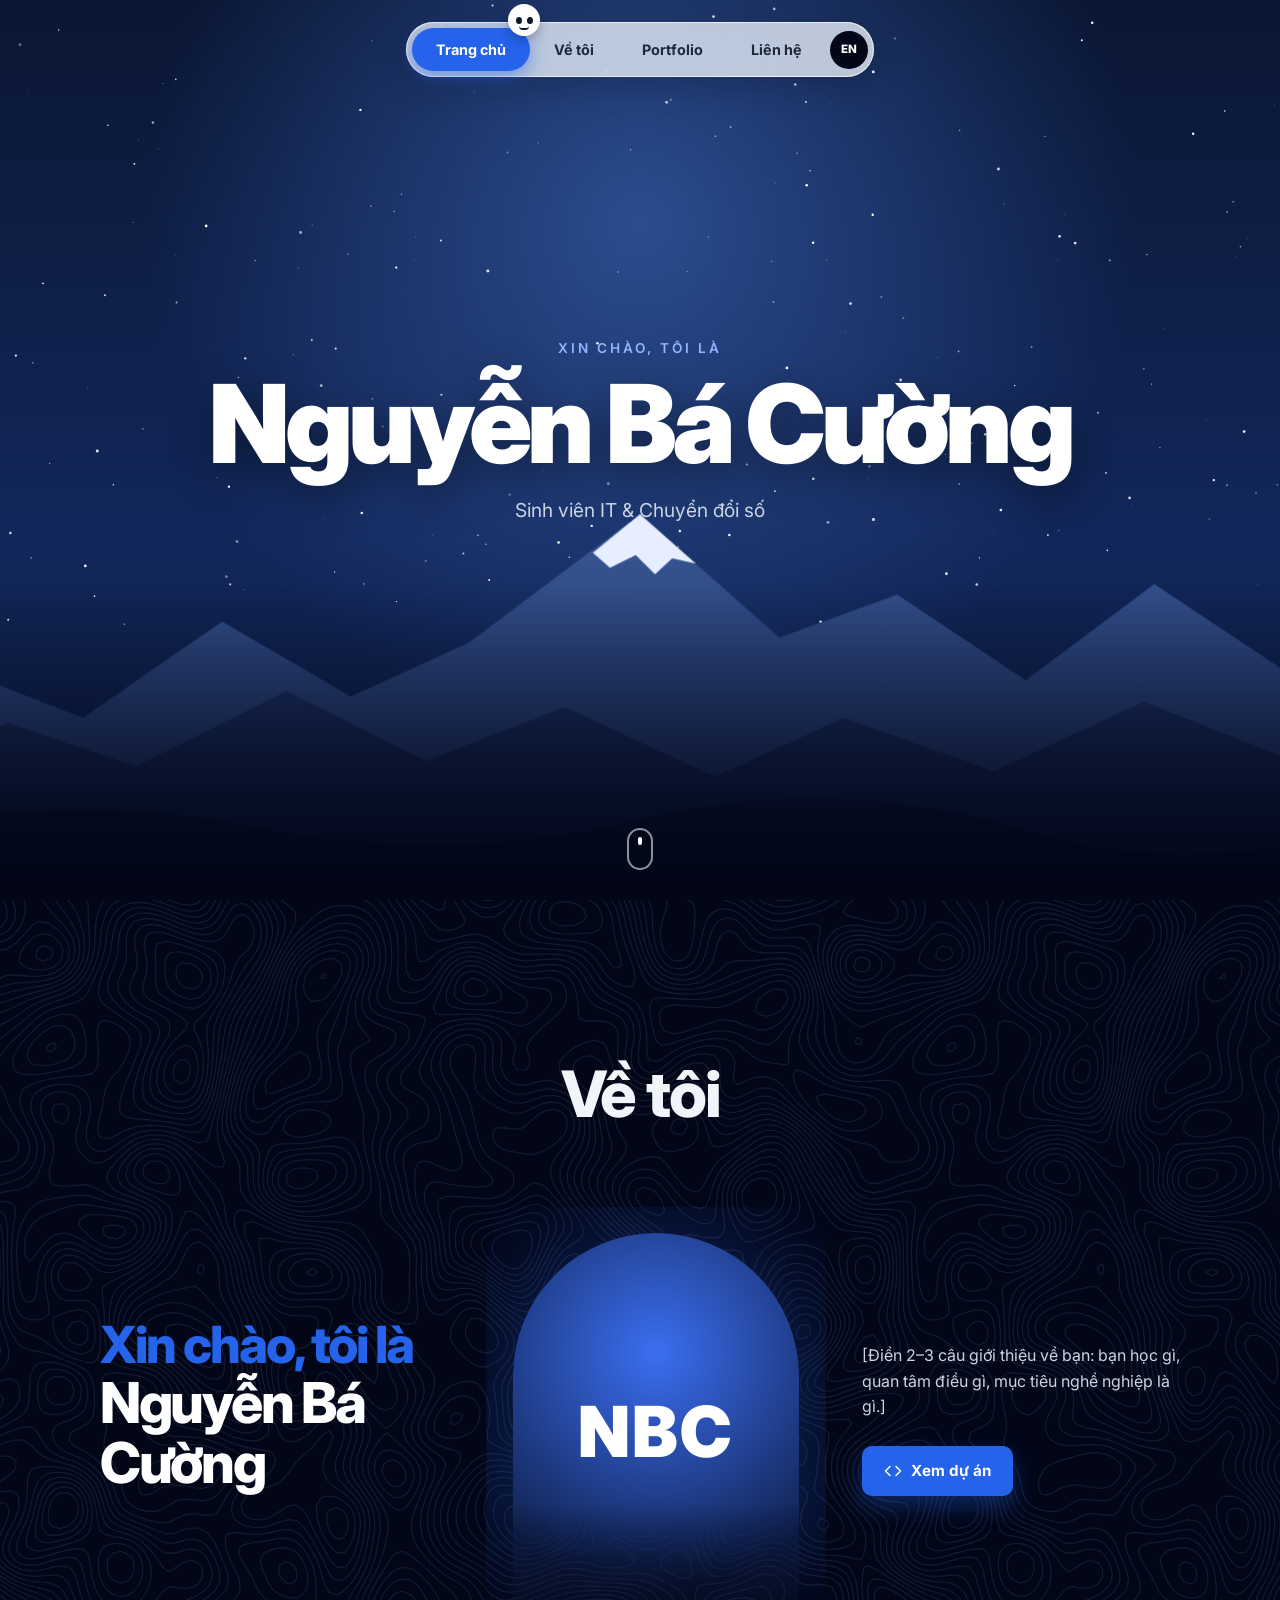
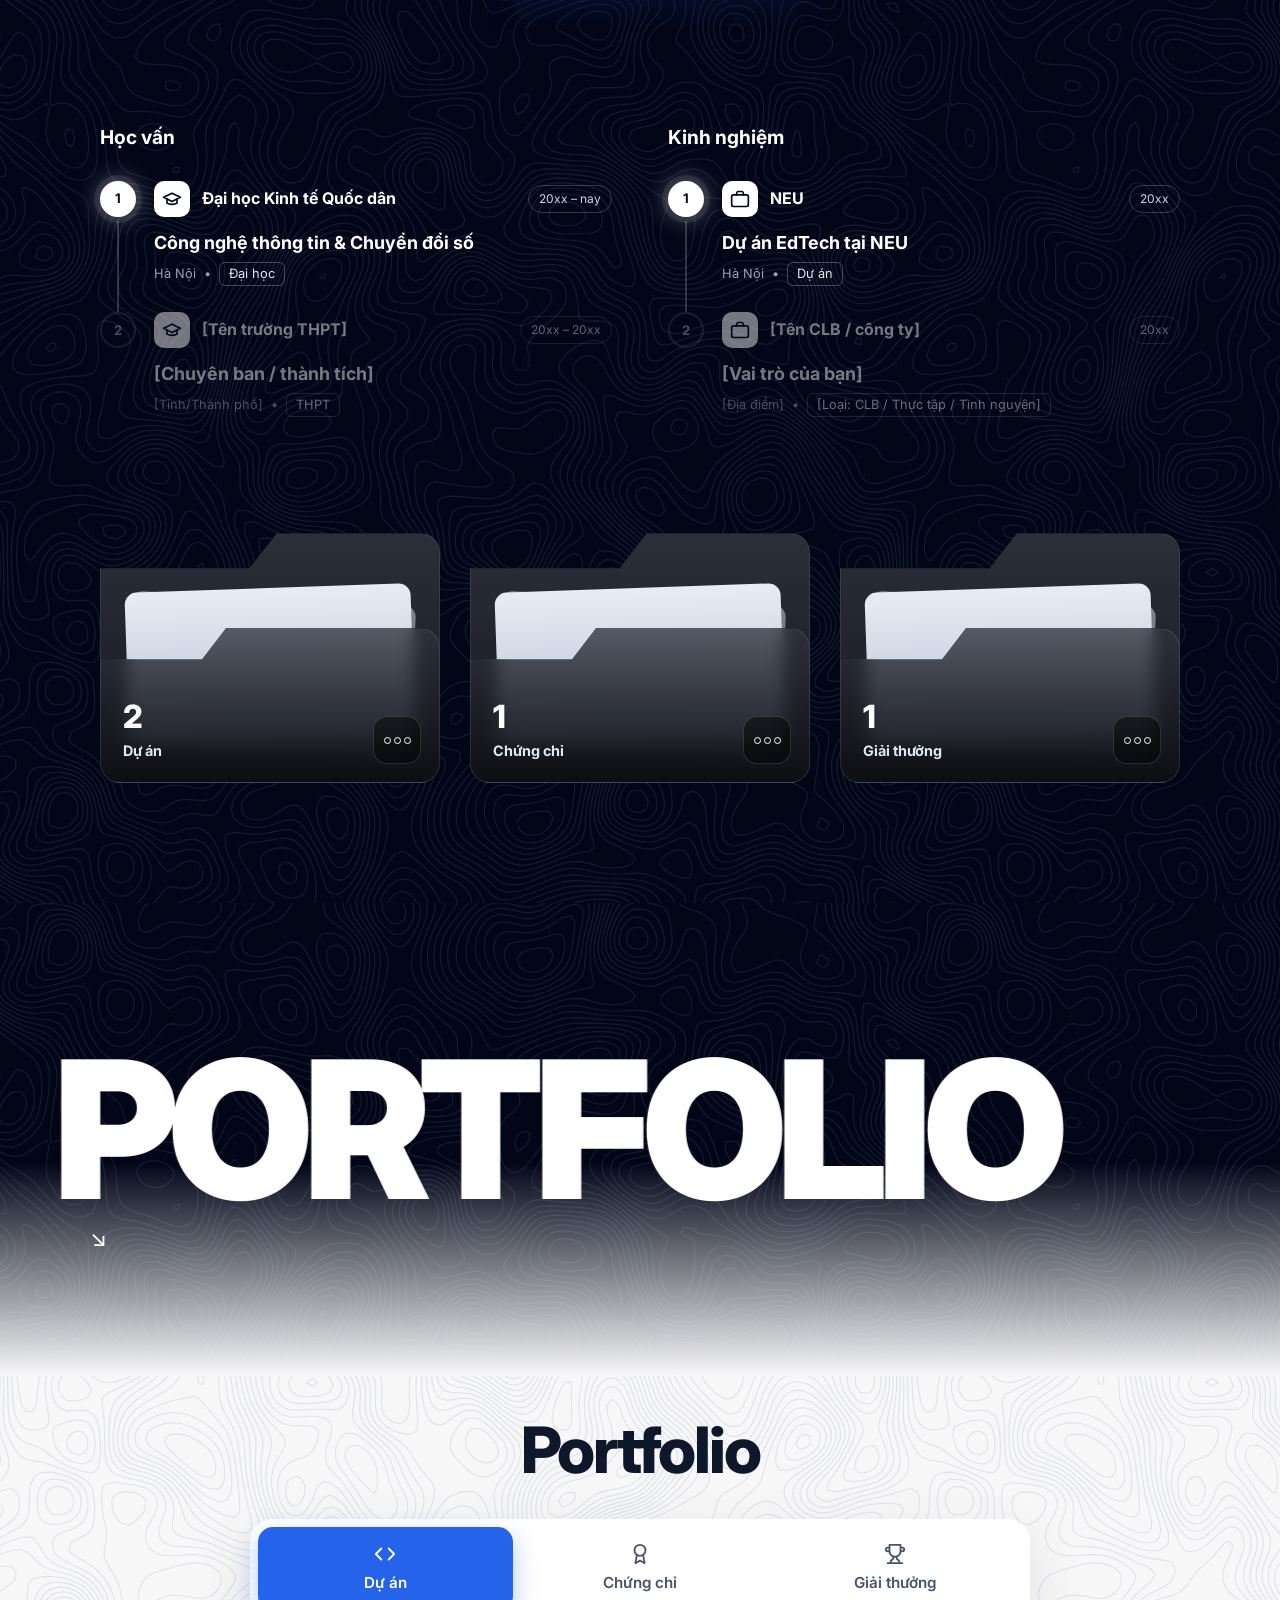
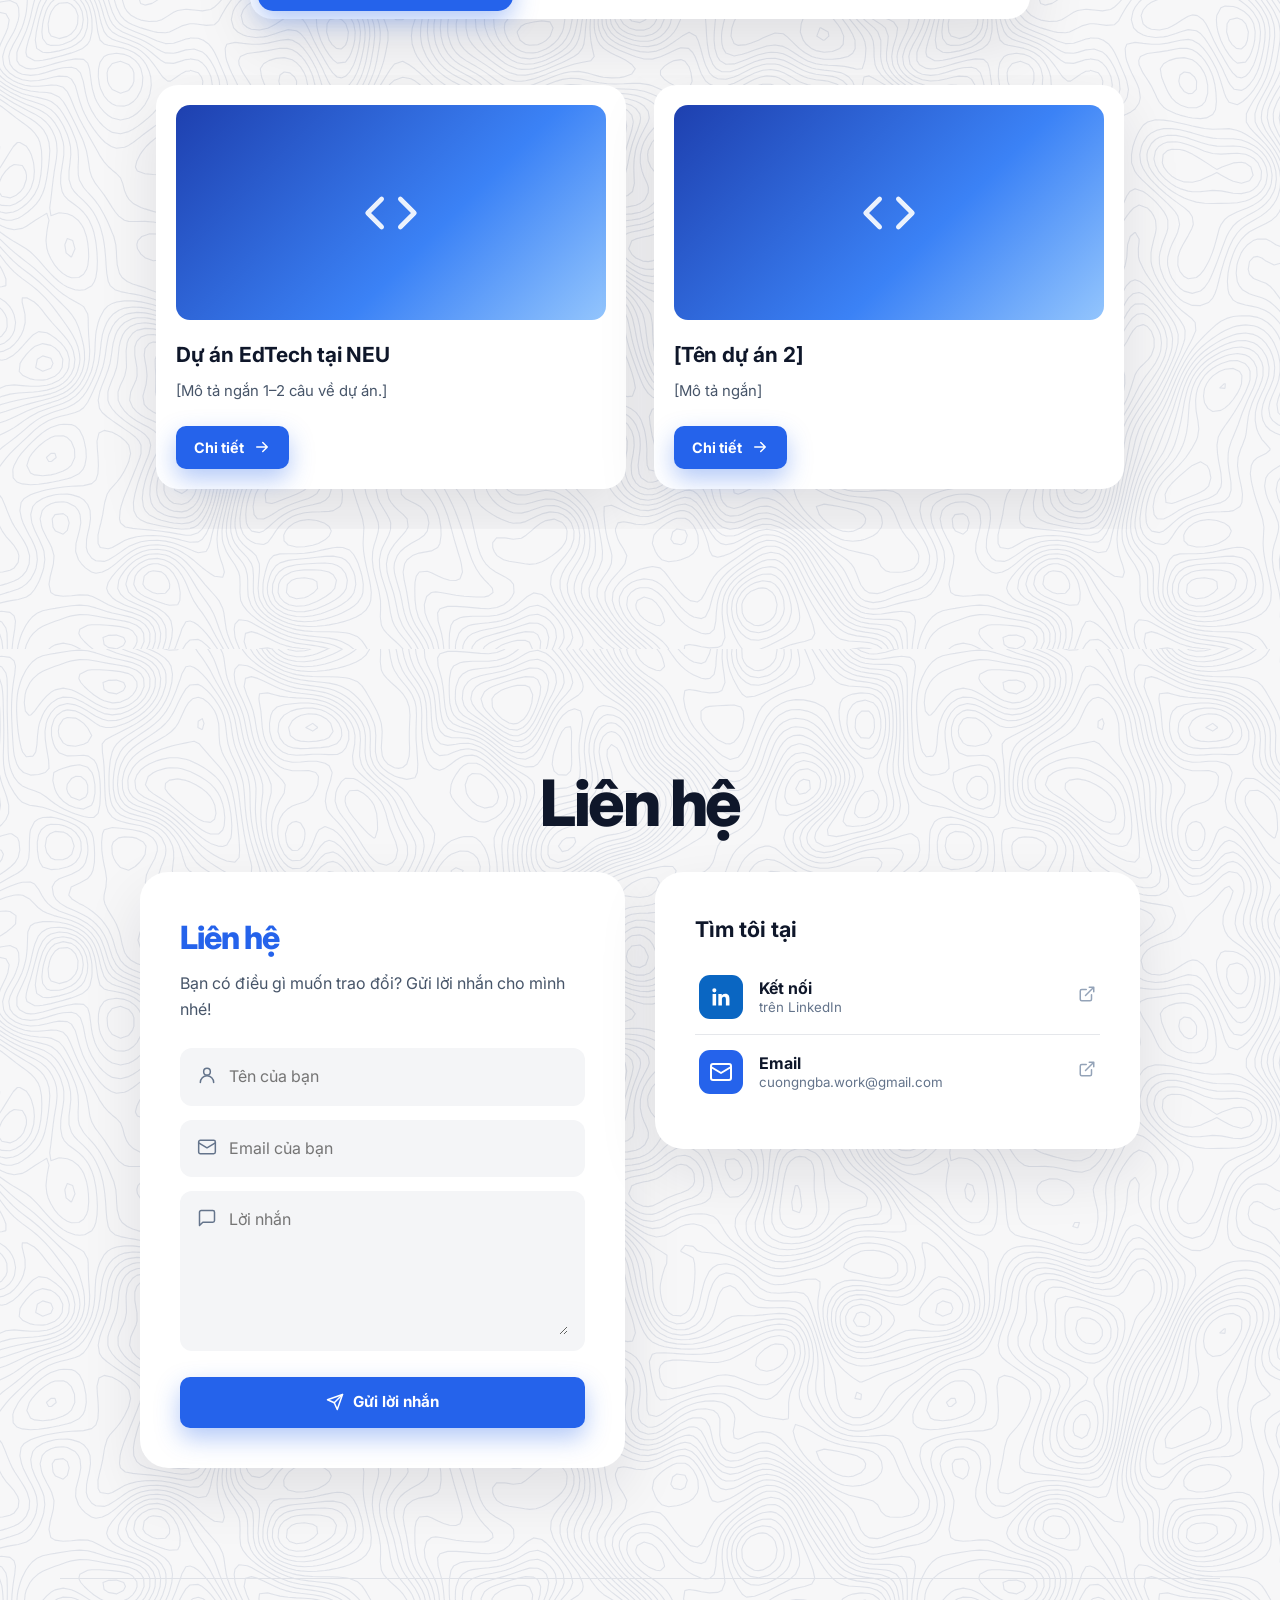
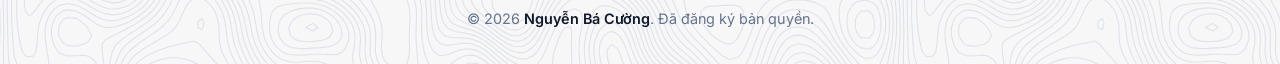
==== commit 88310e44: "Rebuild portfolio from scratch; all content editable in data.js Co-Authored-By: Claude Opus 5.5 <nor" ====
--- a/index.html
+++ b/index.html
@@ -3,365 +3,166 @@
 <head>
   <meta charset="UTF-8">
   <meta name="viewport" content="width=device-width, initial-scale=1.0">
-  <title>Nguyễn Bá Cường | Portfolio</title>
-  <meta name="description" content="Portfolio của Nguyễn Bá Cường – sinh viên Công nghệ thông tin & Chuyển đổi số, Đại học Kinh tế Quốc dân (NEU).">
-  <meta name="theme-color" content="#030a1c">
+  <title>Portfolio</title>
+  <meta name="theme-color" content="#020617">
   <link rel="preconnect" href="https://fonts.googleapis.com">
   <link rel="preconnect" href="https://fonts.gstatic.com" crossorigin>
-  <link href="https://fonts.googleapis.com/css2?family=Be+Vietnam+Pro:wght@400;500;600;700;800;900&display=swap" rel="stylesheet">
+  <link href="https://fonts.googleapis.com/css2?family=Inter:wght@400;500;600;700;800;900&display=swap" rel="stylesheet">
   <link rel="stylesheet" href="style.css">
 </head>
 <body>
+  <!-- Mọi nội dung được lấy từ data.js – không cần sửa file này -->
 
-  <!-- ===== Thanh điều hướng dạng viên thuốc nổi ===== -->
-  <nav class="pill-nav" id="pillNav" aria-label="Điều hướng chính">
-    <span class="pill-indicator" id="pillIndicator" aria-hidden="true"></span>
-    <a href="#home" class="pill-link active" data-target="home" data-i18n="nav.home">Trang chủ</a>
-    <a href="#about" class="pill-link" data-target="about" data-i18n="nav.about">Về tôi</a>
-    <a href="#portfolio" class="pill-link" data-target="portfolio" data-i18n="nav.portfolio">Dự án</a>
-    <a href="#contact" class="pill-link" data-target="contact" data-i18n="nav.contact">Liên hệ</a>
-    <button class="lang-btn" id="langBtn" type="button" aria-label="Chuyển ngôn ngữ / Switch language">EN</button>
+  <!-- ========== Thanh điều hướng ========== -->
+  <nav class="nav" id="nav" aria-label="Menu">
+    <span class="nav-pill" id="navPill" aria-hidden="true"></span>
+    <span class="nav-buddy" id="navBuddy" aria-hidden="true"><i></i><i></i></span>
+    <a href="#home" class="nav-link" data-sec="home" data-t="nav.home"></a>
+    <a href="#about" class="nav-link" data-sec="about" data-t="nav.about"></a>
+    <a href="#portfolio" class="nav-link" data-sec="portfolio" data-t="nav.portfolio"></a>
+    <a href="#contact" class="nav-link" data-sec="contact" data-t="nav.contact"></a>
+    <button class="lang" id="lang" type="button" aria-label="VI / EN">EN</button>
   </nav>
 
   <main>
-    <!-- ===== HERO: khung cảnh núi đêm ===== -->
+    <!-- ========== 1. HERO ========== -->
     <section class="hero" id="home">
-      <canvas class="stars" id="stars" aria-hidden="true"></canvas>
-      <div class="moon" aria-hidden="true"></div>
-
-      <svg class="mountains" viewBox="0 0 1440 420" preserveAspectRatio="xMidYMax slice" aria-hidden="true">
+      <div class="hero-bg" id="heroBg"></div>
+      <canvas class="hero-stars" id="stars" aria-hidden="true"></canvas>
+      <svg class="hero-mountains" id="heroMountains" viewBox="0 0 1440 420" preserveAspectRatio="xMidYMax slice" aria-hidden="true">
         <defs>
-          <linearGradient id="mFar" x1="0" y1="0" x2="0" y2="1">
-            <stop offset="0" stop-color="#2a4a86"/><stop offset="1" stop-color="#0d1f45"/>
-          </linearGradient>
-          <linearGradient id="mMid" x1="0" y1="0" x2="0" y2="1">
-            <stop offset="0" stop-color="#16316a"/><stop offset="1" stop-color="#081631"/>
-          </linearGradient>
-          <linearGradient id="mNear" x1="0" y1="0" x2="0" y2="1">
-            <stop offset="0" stop-color="#0a1835"/><stop offset="1" stop-color="#030a1c"/>
-          </linearGradient>
+          <linearGradient id="g1" x1="0" y1="0" x2="0" y2="1"><stop offset="0" stop-color="#3b5998"/><stop offset="1" stop-color="#14254d"/></linearGradient>
+          <linearGradient id="g2" x1="0" y1="0" x2="0" y2="1"><stop offset="0" stop-color="#1b2f5e"/><stop offset="1" stop-color="#0a1530"/></linearGradient>
+          <linearGradient id="g3" x1="0" y1="0" x2="0" y2="1"><stop offset="0" stop-color="#0c1a38"/><stop offset="1" stop-color="#020617"/></linearGradient>
         </defs>
-        <g class="layer" data-depth="0.12">
-          <path fill="url(#mFar)" d="M0 270 L110 215 L200 250 L330 160 L450 230 L560 180 L720 70 L850 175 L960 135 L1080 215 L1200 125 L1320 205 L1440 165 V420 H0Z"/>
-          <path fill="#dbe6ff" opacity=".85" d="M720 70 L768 112 L748 108 L732 122 L716 104 L694 116 L680 98Z"/>
-          <path fill="#dbe6ff" opacity=".6" d="M1200 125 L1232 152 L1214 148 L1200 160 L1186 146 L1172 150Z"/>
-          <path fill="#dbe6ff" opacity=".55" d="M330 160 L360 186 L344 182 L330 194 L318 182 L304 186Z"/>
-        </g>
-        <g class="layer" data-depth="0.22">
-          <path fill="url(#mMid)" d="M0 310 L130 255 L250 295 L390 225 L520 290 L650 240 L790 305 L910 250 L1050 300 L1190 235 L1330 290 L1440 260 V420 H0Z"/>
-        </g>
-        <g class="layer" data-depth="0.34">
-          <path fill="url(#mNear)" d="M0 360 Q180 315 360 352 T720 345 T1080 355 T1440 335 V420 H0Z"/>
-        </g>
+        <g data-depth="0.1"><path fill="url(#g1)" d="M0 270 L110 215 L200 250 L330 160 L450 230 L560 180 L720 60 L850 175 L960 135 L1080 215 L1200 125 L1320 205 L1440 165 V420 H0Z"/><path fill="#e6eeff" d="M720 60 L772 106 L750 101 L734 116 L716 98 L692 110 L676 96Z"/></g>
+        <g data-depth="0.2"><path fill="url(#g2)" d="M0 310 L130 255 L250 295 L390 225 L520 290 L650 240 L790 305 L910 250 L1050 300 L1190 235 L1330 290 L1440 260 V420 H0Z"/></g>
+        <g data-depth="0.32"><path fill="url(#g3)" d="M0 360 Q180 315 360 352 T720 345 T1080 355 T1440 335 V420 H0Z"/></g>
       </svg>
-      <div class="hero-fog" aria-hidden="true"></div>
-
-      <div class="hero-content">
-        <p class="hero-kicker reveal" data-i18n="hero.kicker">Portfolio · IT &amp; Chuyển đổi số</p>
-        <h1 class="hero-name reveal">Nguyễn Bá Cường</h1>
-        <p class="hero-sub reveal" data-i18n="hero.sub">Kết nối công nghệ, dữ liệu và giáo dục để tạo ra những giải pháp số hữu ích.</p>
+      <div class="hero-shade"></div>
+      <div class="hero-text">
+        <p class="hero-hello reveal" data-t="hero.hello"></p>
+        <h1 class="hero-name reveal" data-f="name"></h1>
+        <p class="hero-role reveal" data-f="role"></p>
       </div>
-
-      <a href="#about" class="scroll-cue" aria-label="Cuộn xuống">
-        <span></span>
-      </a>
+      <a class="hero-scroll" href="#about" aria-label="Scroll"><span></span></a>
     </section>
 
-    <!-- ===== VỀ TÔI (nền tối, đường đồng mức) ===== -->
-    <section class="dark topo" id="about">
-      <div class="container">
-        <h2 class="big-title reveal" data-i18n="about.title">Về tôi</h2>
+    <!-- ========== 2. VỀ TÔI ========== -->
+    <section class="about topo-dark" id="about">
+      <div class="wrap">
+        <h2 class="title-xl reveal" data-t="about.title"></h2>
 
         <div class="intro">
-          <div class="intro-left reveal">
-            <p class="intro-hi" data-i18n="about.hi">Xin chào, tôi là</p>
-            <h3 class="intro-name">Nguyễn <br>Bá Cường</h3>
-            <a class="btn btn-blue" href="https://www.linkedin.com/in/cuongngba-work" target="_blank" rel="noopener">
-              <svg viewBox="0 0 24 24" fill="currentColor" aria-hidden="true"><path d="M20.45 20.45h-3.56v-5.57c0-1.33-.02-3.04-1.85-3.04-1.85 0-2.14 1.45-2.14 2.94v5.67H9.35V9h3.41v1.56h.05c.48-.9 1.64-1.85 3.37-1.85 3.6 0 4.27 2.37 4.27 5.46v6.28ZM5.34 7.43a2.06 2.06 0 1 1 0-4.13 2.06 2.06 0 0 1 0 4.13ZM7.12 20.45H3.56V9h3.56v11.45Z"/></svg>
-              <span data-i18n="about.linkedin">Hồ sơ LinkedIn</span>
+          <div class="intro-a reveal">
+            <p class="intro-hi" data-t="about.hi"></p>
+            <h3 class="intro-name" data-f="name"></h3>
+            <a class="btn" id="cvBtn" target="_blank" rel="noopener">
+              <svg viewBox="0 0 24 24" fill="none" stroke="currentColor" stroke-width="2" stroke-linecap="round" stroke-linejoin="round"><path d="M14 2H6a2 2 0 0 0-2 2v16a2 2 0 0 0 2 2h12a2 2 0 0 0 2-2V8z"/><path d="M14 2v6h6M8 13h8M8 17h5"/></svg>
+              <span data-t="btn.cv"></span>
             </a>
           </div>
-
-          <div class="intro-photo reveal">
-            <div class="photo-frame">
-              <!-- Thêm ảnh của bạn: đặt file vào assets/avatar.jpg -->
-              <span class="photo-initials">NBC</span>
-              <img src="assets/avatar.jpg" alt="Ảnh Nguyễn Bá Cường" onerror="this.remove()">
-            </div>
+          <div class="intro-b reveal">
+            <div class="portrait" id="portrait"></div>
           </div>
-
-          <div class="intro-right reveal">
-            <p data-i18n="about.text">Là sinh viên ngành Công nghệ thông tin &amp; Chuyển đổi số tại Đại học Kinh tế Quốc dân, tôi quan tâm đến cách công nghệ thay đổi việc dạy và học. Tôi có nền tảng về phân tích dữ liệu, nghiên cứu định lượng và luôn thích làm việc nhóm để biến ý tưởng thành sản phẩm thực tế.</p>
-            <a class="btn btn-blue" href="#portfolio">
-              <svg viewBox="0 0 24 24" fill="none" stroke="currentColor" stroke-width="2" stroke-linecap="round" stroke-linejoin="round" aria-hidden="true"><path d="m16 18 6-6-6-6M8 6l-6 6 6 6"/></svg>
-              <span data-i18n="about.viewProjects">Xem dự án</span>
+          <div class="intro-c reveal">
+            <p class="intro-text" data-f="about"></p>
+            <a class="btn" href="#portfolio">
+              <svg viewBox="0 0 24 24" fill="none" stroke="currentColor" stroke-width="2" stroke-linecap="round" stroke-linejoin="round"><path d="m16 18 6-6-6-6M8 6l-6 6 6 6"/></svg>
+              <span data-t="btn.projects"></span>
             </a>
           </div>
         </div>
 
-        <!-- Học vấn & Hoạt động -->
-        <div class="timelines">
-          <div class="timeline reveal">
-            <h3 data-i18n="tl.edu">Học vấn</h3>
-            <ol>
-              <li class="current">
-                <span class="tl-dot">1</span>
-                <div class="tl-body">
-                  <div class="tl-head">
-                    <span class="tl-logo">NEU</span>
-                    <span class="tl-org" data-i18n="tl.neu">Đại học Kinh tế Quốc dân</span>
-                    <span class="tl-time" data-i18n="tl.now">Hiện tại</span>
-                  </div>
-                  <p class="tl-role" data-i18n="tl.major">Công nghệ thông tin &amp; Chuyển đổi số</p>
-                  <p class="tl-meta"><span data-i18n="tl.school">Hà Nội</span> <span class="tag" data-i18n="tl.ug">Đại học</span></p>
-                </div>
-              </li>
-            </ol>
+        <div class="journey">
+          <div class="journey-col reveal">
+            <h3 data-t="about.edu"></h3>
+            <ol class="steps" id="eduList"></ol>
           </div>
-
-          <div class="timeline reveal">
-            <h3 data-i18n="tl.exp">Hoạt động</h3>
-            <ol>
-              <li class="current">
-                <span class="tl-dot">1</span>
-                <div class="tl-body">
-                  <div class="tl-head">
-                    <span class="tl-logo">
-                      <svg viewBox="0 0 24 24" fill="none" stroke="currentColor" stroke-width="2" stroke-linecap="round" stroke-linejoin="round"><path d="M22 10 12 5 2 10l10 5 10-5Z"/><path d="M6 12v5c3 2 9 2 12 0v-5"/></svg>
-                    </span>
-                    <span class="tl-org">NEU</span>
-                    <span class="tl-time" data-i18n="tl.now">Hiện tại</span>
-                  </div>
-                  <p class="tl-role" data-i18n="tl.edtech">Dự án EdTech tại NEU</p>
-                  <p class="tl-meta"><span data-i18n="tl.edtechMeta">Công nghệ giáo dục</span> <span class="tag" data-i18n="tl.project">Dự án</span></p>
-                </div>
-              </li>
-            </ol>
+          <div class="journey-col reveal">
+            <h3 data-t="about.exp"></h3>
+            <ol class="steps" id="expList"></ol>
           </div>
         </div>
 
-        <!-- Thẻ thư mục thống kê -->
-        <div class="folders">
-          <button class="folder reveal" type="button" data-open-tab="projects">
-            <span class="folder-back"></span>
-            <span class="folder-paper p1"></span>
-            <span class="folder-paper p2"></span>
-            <span class="folder-front">
-              <span class="folder-count" data-count="projects">0</span>
-              <span class="folder-label" data-i18n="tab.projects">Dự án</span>
-              <span class="folder-dots" aria-hidden="true">•••</span>
-            </span>
-          </button>
-          <button class="folder reveal" type="button" data-open-tab="skills">
-            <span class="folder-back"></span>
-            <span class="folder-paper p1"></span>
-            <span class="folder-paper p2"></span>
-            <span class="folder-front">
-              <span class="folder-count" data-count="skills">0</span>
-              <span class="folder-label" data-i18n="tab.skills">Kỹ năng</span>
-              <span class="folder-dots" aria-hidden="true">•••</span>
-            </span>
-          </button>
-          <button class="folder reveal" type="button" data-open-tab="certs">
-            <span class="folder-back"></span>
-            <span class="folder-paper p1"></span>
-            <span class="folder-paper p2"></span>
-            <span class="folder-front">
-              <span class="folder-count" data-count="certs">0</span>
-              <span class="folder-label" data-i18n="tab.certs">Chứng chỉ</span>
-              <span class="folder-dots" aria-hidden="true">•••</span>
-            </span>
-          </button>
-        </div>
+        <div class="folders" id="folders"></div>
       </div>
     </section>
 
-    <!-- ===== Chữ PORTFOLIO lớn (chuyển tối → sáng) ===== -->
-    <section class="mega" aria-hidden="true">
-      <p class="mega-word" id="megaWord">PORTFOLIO</p>
+    <!-- ========== 3. CHỮ LỚN ========== -->
+    <section class="mega topo-dark" aria-hidden="true">
+      <p class="mega-text" id="megaText">PORTFOLIO</p>
+      <span class="mega-arrow">↘</span>
     </section>
 
-    <!-- ===== DỰ ÁN / KỸ NĂNG / CHỨNG CHỈ (nền sáng) ===== -->
-    <section class="light topo" id="portfolio">
-      <div class="container">
-        <h2 class="big-title dark-text reveal" data-i18n="pf.title">Portfolio</h2>
+    <!-- ========== 4. PORTFOLIO ========== -->
+    <section class="works topo-light" id="portfolio">
+      <div class="wrap">
+        <h2 class="title-xl dark reveal" data-t="pf.title"></h2>
+        <div class="tabs reveal" id="tabs" role="tablist">
+          <span class="tabs-pill" id="tabsPill"></span>
+        </div>
+      </div>
+      <div class="carousel reveal">
+        <button class="car-btn prev" id="prev" type="button" aria-label="Trước">
+          <svg viewBox="0 0 24 24" fill="none" stroke="currentColor" stroke-width="2.5" stroke-linecap="round" stroke-linejoin="round"><path d="m15 18-6-6 6-6"/></svg>
+        </button>
+        <div class="track" id="track"></div>
+        <button class="car-btn next" id="next" type="button" aria-label="Sau">
+          <svg viewBox="0 0 24 24" fill="none" stroke="currentColor" stroke-width="2.5" stroke-linecap="round" stroke-linejoin="round"><path d="m9 18 6-6-6-6"/></svg>
+        </button>
+      </div>
+    </section>
 
-        <div class="tabs reveal" role="tablist">
-          <span class="tab-indicator" id="tabIndicator" aria-hidden="true"></span>
-          <button class="tab active" role="tab" aria-selected="true" data-tab="projects">
-            <svg viewBox="0 0 24 24" fill="none" stroke="currentColor" stroke-width="2" stroke-linecap="round" stroke-linejoin="round" aria-hidden="true"><path d="m16 18 6-6-6-6M8 6l-6 6 6 6"/></svg>
-            <span data-i18n="tab.projects">Dự án</span>
-          </button>
-          <button class="tab" role="tab" aria-selected="false" data-tab="skills">
-            <svg viewBox="0 0 24 24" fill="none" stroke="currentColor" stroke-width="2" stroke-linecap="round" stroke-linejoin="round" aria-hidden="true"><path d="M12 2 2 7l10 5 10-5-10-5Z"/><path d="m2 17 10 5 10-5M2 12l10 5 10-5"/></svg>
-            <span data-i18n="tab.skills">Kỹ năng</span>
-          </button>
-          <button class="tab" role="tab" aria-selected="false" data-tab="certs">
-            <svg viewBox="0 0 24 24" fill="none" stroke="currentColor" stroke-width="2" stroke-linecap="round" stroke-linejoin="round" aria-hidden="true"><circle cx="12" cy="8" r="6"/><path d="M15.5 13.5 17 22l-5-3-5 3 1.5-8.5"/></svg>
-            <span data-i18n="tab.certs">Chứng chỉ</span>
-          </button>
-        </div>
+    <!-- ========== 5. ẢNH HOẠT ĐỘNG ========== -->
+    <section class="gallery topo-light" id="gallery" hidden>
+      <div class="gallery-stage" id="galleryStage"></div>
+    </section>
 
-        <!-- Tab: Dự án -->
-        <div class="panel active" id="panel-projects" role="tabpanel">
-          <div class="project-grid">
-            <article class="project-card reveal" data-project>
-              <div class="project-cover cover-edtech" aria-hidden="true">
-                <div class="mock-window">
-                  <span class="mw-bar"><i></i><i></i><i></i></span>
-                  <span class="mw-hero"></span>
-                  <span class="mw-row"><b></b><b></b><b></b></span>
-                </div>
-                <svg class="cover-icon" viewBox="0 0 24 24" fill="none" stroke="currentColor" stroke-width="1.6" stroke-linecap="round" stroke-linejoin="round"><path d="M22 10 12 5 2 10l10 5 10-5Z"/><path d="M6 12v5c3 2 9 2 12 0v-5"/></svg>
-              </div>
-              <div class="project-body">
-                <h3 data-i18n="p1.title">Dự án EdTech tại NEU</h3>
-                <p data-i18n="p1.desc">Tìm hiểu và đề xuất giải pháp công nghệ giáo dục cho sinh viên Đại học Kinh tế Quốc dân, nhằm nâng cao trải nghiệm học tập trong môi trường số.</p>
-                <ul class="chips">
-                  <li>EdTech</li>
-                  <li data-i18n="chip.research">Nghiên cứu</li>
-                  <li data-i18n="chip.dt">Chuyển đổi số</li>
-                </ul>
-                <div class="project-actions">
-                  <button class="btn btn-blue btn-sm" type="button" data-details="p1">
-                    <span data-i18n="btn.details">Chi tiết</span>
-                    <svg viewBox="0 0 24 24" fill="none" stroke="currentColor" stroke-width="2" stroke-linecap="round" stroke-linejoin="round" aria-hidden="true"><path d="M5 12h14M13 6l6 6-6 6"/></svg>
-                  </button>
-                </div>
-              </div>
-            </article>
+    <!-- ========== 6. LIÊN HỆ ========== -->
+    <section class="contact topo-light" id="contact">
+      <div class="wrap">
+        <h2 class="title-xl dark reveal" data-t="ct.title"></h2>
+        <div class="contact-grid">
+          <form class="panel form reveal" id="form">
+            <h3 class="panel-blue" data-t="ct.formTitle"></h3>
+            <p class="panel-lead" data-t="ct.formLead"></p>
+            <label class="inp">
+              <svg viewBox="0 0 24 24" fill="none" stroke="currentColor" stroke-width="1.8" stroke-linecap="round" stroke-linejoin="round"><circle cx="12" cy="8" r="4"/><path d="M4 21a8 8 0 0 1 16 0"/></svg>
+              <input name="n" required data-ph="ct.name">
+            </label>
+            <label class="inp">
+              <svg viewBox="0 0 24 24" fill="none" stroke="currentColor" stroke-width="1.8" stroke-linecap="round" stroke-linejoin="round"><rect x="2" y="4" width="20" height="16" rx="2"/><path d="m22 7-10 6L2 7"/></svg>
+              <input name="e" type="email" required data-ph="ct.email">
+            </label>
+            <label class="inp area">
+              <svg viewBox="0 0 24 24" fill="none" stroke="currentColor" stroke-width="1.8" stroke-linecap="round" stroke-linejoin="round"><path d="M21 15a2 2 0 0 1-2 2H7l-4 4V5a2 2 0 0 1 2-2h14a2 2 0 0 1 2 2z"/></svg>
+              <textarea name="m" rows="5" required data-ph="ct.msg"></textarea>
+            </label>
+            <button class="btn full" type="submit">
+              <svg viewBox="0 0 24 24" fill="none" stroke="currentColor" stroke-width="2" stroke-linecap="round" stroke-linejoin="round"><path d="m22 2-7 20-4-9-9-4Z"/><path d="M22 2 11 13"/></svg>
+              <span data-t="ct.send"></span>
+            </button>
+          </form>
 
-            <article class="project-card soon reveal">
-              <div class="project-cover cover-soon" aria-hidden="true">
-                <svg class="cover-icon" viewBox="0 0 24 24" fill="none" stroke="currentColor" stroke-width="1.6" stroke-linecap="round"><path d="M12 5v14M5 12h14"/></svg>
-              </div>
-              <div class="project-body">
-                <h3 data-i18n="pn.title">Dự án tiếp theo</h3>
-                <p data-i18n="pn.desc">Đang được cập nhật…</p>
-              </div>
-            </article>
-          </div>
-        </div>
-
-        <!-- Tab: Kỹ năng -->
-        <div class="panel" id="panel-skills" role="tabpanel" hidden>
-          <div class="skill-groups">
-            <div class="skill-box reveal">
-              <h3 data-i18n="sk.g1">Phân tích &amp; Nghiên cứu</h3>
-              <ul class="skill-list">
-                <li data-skill><span class="sk-ico">PLS</span>SmartPLS 4</li>
-                <li data-skill><span class="sk-ico">SEM</span>PLS-SEM</li>
-                <li data-skill><span class="sk-ico">SP</span>SPSS</li>
-                <li data-skill><span class="sk-ico">Σ</span><span data-i18n="sk.quant">Nghiên cứu định lượng</span></li>
-              </ul>
-            </div>
-            <div class="skill-box reveal">
-              <h3 data-i18n="sk.g2">Công cụ</h3>
-              <ul class="skill-list">
-                <li data-skill><span class="sk-ico xl">X</span>Microsoft Excel</li>
-                <li data-skill><span class="sk-ico pp">P</span>PowerPoint</li>
-                <li data-skill><span class="sk-ico wd">W</span>Word</li>
-                <li data-skill><span class="sk-ico">&lt;/&gt;</span>HTML / CSS</li>
-              </ul>
-            </div>
-            <div class="skill-box reveal">
-              <h3 data-i18n="sk.g3">Kỹ năng mềm</h3>
-              <ul class="skill-list">
-                <li data-skill><span class="sk-ico">🎤</span><span data-i18n="sk.s1">Thuyết trình</span></li>
-                <li data-skill><span class="sk-ico">🤝</span><span data-i18n="sk.s2">Làm việc nhóm</span></li>
-                <li data-skill><span class="sk-ico">💡</span><span data-i18n="sk.s3">Giải quyết vấn đề</span></li>
-                <li data-skill><span class="sk-ico">⏱</span><span data-i18n="sk.s4">Quản lý thời gian</span></li>
-              </ul>
-            </div>
-          </div>
-        </div>
-
-        <!-- Tab: Chứng chỉ (thêm <article data-cert> khi có) -->
-        <div class="panel" id="panel-certs" role="tabpanel" hidden>
-          <div class="empty reveal">
-            <svg viewBox="0 0 24 24" fill="none" stroke="currentColor" stroke-width="1.6" stroke-linecap="round" stroke-linejoin="round" aria-hidden="true"><circle cx="12" cy="8" r="6"/><path d="M15.5 13.5 17 22l-5-3-5 3 1.5-8.5"/></svg>
-            <p data-i18n="certs.empty">Chứng chỉ sẽ sớm được cập nhật.</p>
+          <div class="panel findme reveal">
+            <h3 data-t="ct.find"></h3>
+            <ul id="socials"></ul>
+            <div class="findme-photo" id="contactPhoto"></div>
           </div>
         </div>
       </div>
-    </section>
-
-    <!-- ===== LIÊN HỆ ===== -->
-    <section class="light topo" id="contact">
-      <div class="container">
-        <h2 class="big-title dark-text reveal" data-i18n="ct.title">Liên hệ</h2>
-
-        <div class="contact-grid">
-          <form class="card contact-form reveal" id="contactForm">
-            <h3 class="card-title-blue" data-i18n="ct.formTitle">Gửi lời nhắn</h3>
-            <p class="muted" data-i18n="ct.formLead">Bạn muốn hợp tác hoặc trao đổi? Hãy để lại lời nhắn nhé!</p>
-
-            <label class="field">
-              <svg viewBox="0 0 24 24" fill="none" stroke="currentColor" stroke-width="1.8" stroke-linecap="round" stroke-linejoin="round" aria-hidden="true"><circle cx="12" cy="8" r="4"/><path d="M4 21a8 8 0 0 1 16 0"/></svg>
-              <input type="text" name="name" required data-i18n-ph="ct.name" placeholder="Tên của bạn">
-            </label>
-            <label class="field">
-              <svg viewBox="0 0 24 24" fill="none" stroke="currentColor" stroke-width="1.8" stroke-linecap="round" stroke-linejoin="round" aria-hidden="true"><rect x="2" y="4" width="20" height="16" rx="2"/><path d="m22 7-10 6L2 7"/></svg>
-              <input type="email" name="email" required data-i18n-ph="ct.email" placeholder="Email của bạn">
-            </label>
-            <label class="field field-area">
-              <svg viewBox="0 0 24 24" fill="none" stroke="currentColor" stroke-width="1.8" stroke-linecap="round" stroke-linejoin="round" aria-hidden="true"><path d="M21 15a2 2 0 0 1-2 2H7l-4 4V5a2 2 0 0 1 2-2h14a2 2 0 0 1 2 2z"/></svg>
-              <textarea name="message" rows="5" required data-i18n-ph="ct.msg" placeholder="Lời nhắn"></textarea>
-            </label>
-            <button class="btn btn-blue btn-block" type="submit">
-              <svg viewBox="0 0 24 24" fill="none" stroke="currentColor" stroke-width="2" stroke-linecap="round" stroke-linejoin="round" aria-hidden="true"><path d="m22 2-7 20-4-9-9-4Z"/><path d="M22 2 11 13"/></svg>
-              <span data-i18n="ct.send">Gửi lời nhắn</span>
-            </button>
-          </form>
-
-          <div class="card find-me reveal">
-            <h3 data-i18n="ct.find">Tìm tôi tại</h3>
-            <ul>
-              <li>
-                <a href="https://www.linkedin.com/in/cuongngba-work" target="_blank" rel="noopener">
-                  <span class="fm-ico li">
-                    <svg viewBox="0 0 24 24" fill="currentColor" aria-hidden="true"><path d="M20.45 20.45h-3.56v-5.57c0-1.33-.02-3.04-1.85-3.04-1.85 0-2.14 1.45-2.14 2.94v5.67H9.35V9h3.41v1.56h.05c.48-.9 1.64-1.85 3.37-1.85 3.6 0 4.27 2.37 4.27 5.46v6.28ZM5.34 7.43a2.06 2.06 0 1 1 0-4.13 2.06 2.06 0 0 1 0 4.13ZM7.12 20.45H3.56V9h3.56v11.45Z"/></svg>
-                  </span>
-                  <span class="fm-text"><b data-i18n="ct.liTitle">Kết nối</b><small>in/cuongngba-work</small></span>
-                  <svg class="fm-ext" viewBox="0 0 24 24" fill="none" stroke="currentColor" stroke-width="2" stroke-linecap="round" stroke-linejoin="round" aria-hidden="true"><path d="M15 3h6v6M10 14 21 3M18 13v6a2 2 0 0 1-2 2H5a2 2 0 0 1-2-2V8a2 2 0 0 1 2-2h6"/></svg>
-                </a>
-              </li>
-              <li>
-                <a href="mailto:cuongngba.work@gmail.com">
-                  <span class="fm-ico mail">
-                    <svg viewBox="0 0 24 24" fill="none" stroke="currentColor" stroke-width="2" stroke-linecap="round" stroke-linejoin="round" aria-hidden="true"><rect x="2" y="4" width="20" height="16" rx="2"/><path d="m22 7-10 6L2 7"/></svg>
-                  </span>
-                  <span class="fm-text"><b>Email</b><small>cuongngba.work@gmail.com</small></span>
-                  <svg class="fm-ext" viewBox="0 0 24 24" fill="none" stroke="currentColor" stroke-width="2" stroke-linecap="round" stroke-linejoin="round" aria-hidden="true"><path d="M15 3h6v6M10 14 21 3M18 13v6a2 2 0 0 1-2 2H5a2 2 0 0 1-2-2V8a2 2 0 0 1 2-2h6"/></svg>
-                </a>
-              </li>
-            </ul>
-            <div class="find-note">
-              <span class="pulse" aria-hidden="true"></span>
-              <span data-i18n="ct.open">Sẵn sàng cho cơ hội thực tập &amp; dự án mới</span>
-            </div>
-          </div>
-        </div>
-      </div>
-
-      <footer class="footer">
-        <p>© <span id="year"></span> <b>Nguyễn Bá Cường</b>. <span data-i18n="footer">Đã đăng ký bản quyền.</span></p>
-      </footer>
+      <footer class="foot">© <span id="yr"></span> <b data-f="name"></b>. <span data-t="foot"></span></footer>
     </section>
   </main>
 
-  <!-- ===== Hộp chi tiết dự án ===== -->
-  <dialog class="modal" id="projectModal">
-    <button class="modal-close" type="button" aria-label="Đóng" data-close>×</button>
-    <h3 data-i18n="p1.title">Dự án EdTech tại NEU</h3>
-    <p data-i18n="p1.long">Dự án tập trung vào việc tìm hiểu nhu cầu học tập của sinh viên NEU và đề xuất các giải pháp công nghệ giáo dục phù hợp, góp phần thúc đẩy chuyển đổi số trong giảng dạy và học tập.</p>
-    <ul class="modal-list">
-      <li><b data-i18n="m.role">Vai trò:</b> <span data-i18n="m.roleV">Thành viên nhóm dự án</span></li>
-      <li><b data-i18n="m.tools">Công cụ:</b> SmartPLS 4, SPSS, Excel</li>
-      <li><b data-i18n="m.focus">Trọng tâm:</b> <span data-i18n="m.focusV">EdTech, phân tích dữ liệu, chuyển đổi số</span></li>
-    </ul>
+  <!-- Hộp chi tiết -->
+  <dialog class="modal" id="modal">
+    <button class="modal-x" type="button" aria-label="Đóng" data-close>×</button>
+    <div id="modalBody"></div>
   </dialog>
 
+  <script src="data.js"></script>
   <script src="script.js"></script>
 </body>
 </html>
--- a/style.css
+++ b/style.css
@@ -1,455 +1,395 @@
-/* =========================================================
-   Portfolio – Nguyễn Bá Cường
-   ========================================================= */
+/* =====================================================================
+   Portfolio – giao diện
+   ===================================================================== */
 :root {
-  --ink-950: #030a1c;
-  --ink-900: #061230;
-  --ink-800: #0b1d45;
-  --blue: #2f6bff;
-  --blue-600: #2459e0;
-  --blue-soft: #e9f0ff;
-  --text-dark: #111827;
-  --text-muted: #5b6475;
-  --light-bg: #f6f7fa;
-  --card: #ffffff;
-  --line: #e6e9f0;
-  --radius: 22px;
-  --shadow: 0 20px 50px rgba(15, 30, 70, 0.10);
+  --night: #020617;
+  --night-2: #0b1222;
+  --blue: #2563eb;
+  --blue-2: #1d4ed8;
+  --blue-soft: #eef3ff;
+  --ink: #0f172a;
+  --muted: #64748b;
+  --paper: #f7f7f8;
+  --line: #e5e7eb;
+  --r: 22px;
+  --shadow: 0 24px 60px rgba(15, 23, 42, .10);
   --ease: cubic-bezier(.2, .8, .2, 1);
 }
 
 *, *::before, *::after { box-sizing: border-box; margin: 0; padding: 0; }
 html { scroll-behavior: smooth; }
 body {
-  font-family: "Be Vietnam Pro", system-ui, -apple-system, "Segoe UI", sans-serif;
-  background: var(--ink-950);
-  color: #e8edf8;
-  line-height: 1.65;
-  -webkit-font-smoothing: antialiased;
-  overflow-x: hidden;
+  font-family: "Inter", system-ui, -apple-system, "Segoe UI", sans-serif;
+  background: var(--night); color: #e2e8f0; line-height: 1.6;
+  -webkit-font-smoothing: antialiased; overflow-x: hidden;
 }
 a { color: inherit; text-decoration: none; }
-ul, ol { list-style: none; }
-button { font: inherit; cursor: pointer; border: none; background: none; color: inherit; }
+ol, ul { list-style: none; }
+button { font: inherit; color: inherit; background: none; border: 0; cursor: pointer; }
 img { display: block; max-width: 100%; }
 svg { flex-shrink: 0; }
-
-.container { width: 100%; max-width: 1120px; margin: 0 auto; padding: 0 20px; }
+[hidden] { display: none !important; }
+
+.wrap { max-width: 1120px; margin: 0 auto; padding: 0 20px; }
 
 /* ---------- Nút ---------- */
 .btn {
-  display: inline-flex; align-items: center; justify-content: center; gap: 10px;
-  padding: 13px 22px; border-radius: 12px;
-  font-weight: 700; font-size: .95rem;
-  transition: transform .25s var(--ease), box-shadow .25s, background .25s;
-}
+  display: inline-flex; align-items: center; justify-content: center; gap: 9px;
+  padding: 13px 22px; border-radius: 10px;
+  background: var(--blue); color: #fff; font-weight: 700; font-size: .95rem;
+  box-shadow: 0 10px 24px rgba(37, 99, 235, .35);
+  transition: transform .25s var(--ease), background .25s, box-shadow .25s;
+}
+.btn:hover { background: var(--blue-2); transform: translateY(-2px); box-shadow: 0 14px 32px rgba(37, 99, 235, .45); }
 .btn svg { width: 18px; height: 18px; }
-.btn-blue { background: var(--blue); color: #fff; box-shadow: 0 10px 24px rgba(47, 107, 255, .35); }
-.btn-blue:hover { background: var(--blue-600); transform: translateY(-2px); box-shadow: 0 14px 30px rgba(47, 107, 255, .45); }
-.btn-sm { padding: 10px 18px; font-size: .9rem; border-radius: 10px; }
-.btn-block { width: 100%; }
-
-/* ---------- Thanh điều hướng dạng viên thuốc ---------- */
-.pill-nav {
-  position: fixed; top: 18px; left: 50%; transform: translateX(-50%);
-  z-index: 200;
-  display: flex; align-items: center; gap: 2px;
-  padding: 6px;
-  background: rgba(255, 255, 255, .78);
-  backdrop-filter: blur(14px) saturate(1.4);
-  -webkit-backdrop-filter: blur(14px) saturate(1.4);
-  border: 1px solid rgba(255, 255, 255, .6);
-  border-radius: 999px;
-  box-shadow: 0 10px 30px rgba(3, 10, 28, .25);
-}
-.pill-link {
-  position: relative; z-index: 1;
-  padding: 9px 20px; border-radius: 999px;
-  font-size: .88rem; font-weight: 700; color: #1b2335;
-  white-space: nowrap;
-  transition: color .3s;
-}
-.pill-link.active { color: #fff; }
-.pill-indicator {
-  position: absolute; top: 6px; left: 0; height: calc(100% - 12px);
-  background: var(--blue); border-radius: 999px;
-  box-shadow: 0 6px 16px rgba(47, 107, 255, .45);
-  transition: transform .45s var(--ease), width .45s var(--ease);
-}
-.lang-btn {
+.btn.sm { padding: 10px 18px; font-size: .9rem; }
+.btn.full { width: 100%; }
+.btn-ghost {
+  display: inline-flex; align-items: center; gap: 8px; padding: 10px 16px; border-radius: 10px;
+  background: var(--blue-soft); color: var(--blue); font-weight: 700; font-size: .9rem;
+  transition: background .2s;
+}
+.btn-ghost:hover { background: #dfe8ff; }
+.btn-ghost svg { width: 16px; height: 16px; }
+
+/* ---------- Thanh menu ---------- */
+.nav {
+  position: fixed; top: 22px; left: 50%; transform: translateX(-50%); z-index: 100;
+  display: flex; align-items: center; padding: 6px; border-radius: 999px;
+  background: rgba(255, 255, 255, .86);
+  backdrop-filter: blur(16px) saturate(1.5); -webkit-backdrop-filter: blur(16px) saturate(1.5);
+  box-shadow: 0 10px 30px rgba(2, 6, 23, .18), inset 0 0 0 1px rgba(255, 255, 255, .7);
+  transition: background .4s;
+}
+.nav.on-dark { background: rgba(226, 232, 240, .82); }
+.nav-link {
+  position: relative; z-index: 1; padding: 10px 24px; border-radius: 999px;
+  font-size: .9rem; font-weight: 700; color: #1e293b; white-space: nowrap; transition: color .3s;
+}
+.nav-link.on { color: #fff; }
+.nav-pill {
+  position: absolute; left: 0; top: 6px; bottom: 6px; border-radius: 999px; background: var(--blue);
+  box-shadow: 0 6px 18px rgba(37, 99, 235, .5);
+  transition: transform .5s var(--ease), width .5s var(--ease);
+}
+/* "bạn nhỏ" nhảy theo mục đang xem */
+.nav-buddy {
+  position: absolute; left: 0; top: -18px; width: 32px; height: 32px; border-radius: 50%;
+  background: #fff; box-shadow: 0 4px 12px rgba(2, 6, 23, .25);
+  display: flex; align-items: center; justify-content: center; gap: 5px;
+  transition: transform .6s cubic-bezier(.5, 1.6, .4, 1);
+  animation: bob 3s ease-in-out infinite;
+}
+.nav-buddy i { width: 6px; height: 7px; border-radius: 50%; background: #0f172a; animation: blink 4s infinite; }
+.nav-buddy::after {
+  content: ""; position: absolute; bottom: 6px; left: 50%; width: 10px; height: 4px; margin-left: -5px;
+  border-bottom: 2px solid #0f172a; border-radius: 0 0 8px 8px;
+}
+@keyframes bob { 50% { margin-top: -3px; } }
+@keyframes blink { 0%, 92%, 100% { transform: scaleY(1); } 95% { transform: scaleY(.1); } }
+.lang {
   margin-left: 4px; width: 38px; height: 38px; border-radius: 50%;
-  font-size: .75rem; font-weight: 800; color: #fff; background: var(--ink-800);
-  transition: transform .2s, background .2s;
-}
-.lang-btn:hover { background: var(--blue); transform: rotate(-8deg); }
-
-/* ---------- HERO ---------- */
+  background: var(--night); color: #fff; font-size: .72rem; font-weight: 800;
+  transition: background .2s, transform .3s;
+}
+.lang:hover { background: var(--blue); transform: rotate(-10deg); }
+
+/* ---------- 1. HERO ---------- */
 .hero {
-  position: relative; height: 100vh; height: 100svh; min-height: 560px;
-  overflow: hidden;
-  background:
-    radial-gradient(ellipse at 50% 30%, #1d3b7a 0%, transparent 60%),
-    linear-gradient(180deg, #071533 0%, #0c2152 55%, #0b1d45 100%);
+  position: relative; height: 100vh; height: 100svh; min-height: 560px; overflow: hidden;
+  background: radial-gradient(ellipse at 50% 25%, #2b4c8f 0%, transparent 55%), linear-gradient(180deg, #0a1633, #12275a 60%, #0c1a3d);
   display: grid; place-items: center;
 }
-.stars { position: absolute; inset: 0; width: 100%; height: 100%; }
-.moon {
-  position: absolute; top: 18%; left: 50%; width: 90px; height: 90px; margin-left: -45px;
-  border-radius: 50%;
-  background: radial-gradient(circle at 40% 40%, #ffffff, #dfe8ff 60%, #b8c9f5);
-  box-shadow: 0 0 60px 20px rgba(200, 220, 255, .35), 0 0 160px 60px rgba(120, 160, 255, .2);
-}
-.mountains { position: absolute; left: 0; right: 0; bottom: 0; width: 100%; height: 62%; }
-.mountains .layer { will-change: transform; }
-.hero-fog {
-  position: absolute; left: 0; right: 0; bottom: 0; height: 30%;
-  background: linear-gradient(180deg, transparent, var(--ink-950));
-}
-.hero-content {
-  position: relative; z-index: 2; text-align: center; padding: 0 20px;
-  margin-top: 8vh;
-}
-.hero-kicker {
-  display: inline-block; padding: 6px 16px; border-radius: 999px;
-  font-size: .8rem; font-weight: 600; letter-spacing: 2px; text-transform: uppercase;
-  color: #cfdcff; background: rgba(255, 255, 255, .08); border: 1px solid rgba(255, 255, 255, .15);
-  margin-bottom: 18px;
-}
+.hero-bg {
+  position: absolute; inset: 0; background-size: cover; background-position: center;
+  transform: scale(1.08); will-change: transform;
+}
+.hero-stars { position: absolute; inset: 0; width: 100%; height: 100%; }
+.hero-mountains { position: absolute; left: 0; right: 0; bottom: 0; width: 100%; height: 50%; }
+.hero-mountains g { will-change: transform; }
+.has-hero-img .hero-stars, .has-hero-img .hero-mountains { display: none; }
+.hero-shade { position: absolute; inset: auto 0 0 0; height: 35%; background: linear-gradient(transparent, var(--night)); }
+.has-hero-img .hero-shade { height: 100%; background: linear-gradient(180deg, rgba(2, 6, 23, .25), rgba(2, 6, 23, .1) 50%, var(--night)); }
+.hero-text { position: relative; z-index: 2; text-align: center; padding: 0 20px; margin-top: -4vh; will-change: transform, opacity; }
+.hero-hello { color: #93b4ff; font-weight: 600; letter-spacing: 3px; text-transform: uppercase; font-size: .85rem; }
 .hero-name {
-  font-size: clamp(2.6rem, 9vw, 6.5rem); font-weight: 900; line-height: 1.02;
-  letter-spacing: -2px; color: #fff;
-  text-shadow: 0 10px 40px rgba(0, 0, 0, .35);
-}
-.hero-sub { margin: 18px auto 0; max-width: 560px; color: #c3cee8; font-size: clamp(.95rem, 2vw, 1.1rem); }
-.scroll-cue {
-  position: absolute; bottom: 28px; left: 50%; transform: translateX(-50%); z-index: 3;
-  width: 26px; height: 42px; border: 2px solid rgba(255, 255, 255, .5); border-radius: 14px;
-}
-.scroll-cue span {
+  margin-top: 10px; color: #fff; font-weight: 900; letter-spacing: -.04em; line-height: 1;
+  font-size: clamp(2.6rem, 9vw, 6.8rem); text-shadow: 0 12px 40px rgba(0, 0, 0, .4);
+}
+.hero-role { margin-top: 16px; color: #cbd5e1; font-size: clamp(1rem, 2vw, 1.2rem); }
+.hero-scroll {
+  position: absolute; bottom: 30px; left: 50%; margin-left: -13px; z-index: 3;
+  width: 26px; height: 42px; border: 2px solid rgba(255, 255, 255, .55); border-radius: 14px;
+}
+.hero-scroll span {
   position: absolute; top: 7px; left: 50%; width: 4px; height: 8px; margin-left: -2px;
   background: #fff; border-radius: 2px; animation: cue 1.8s infinite;
 }
-@keyframes cue { 0% { opacity: 0; transform: translateY(0); } 30% { opacity: 1; } 100% { opacity: 0; transform: translateY(14px); } }
+@keyframes cue { 0% { opacity: 0; } 30% { opacity: 1; } 100% { opacity: 0; transform: translateY(14px); } }
 
 /* ---------- Nền đường đồng mức ---------- */
-.topo { position: relative; }
-.dark.topo  { background: url("assets/topo-dark.svg") center / 900px repeat, var(--ink-950); }
-.light.topo { background: url("assets/topo-light.svg") center / 900px repeat, var(--light-bg); color: var(--text-dark); }
-
-.dark  { padding: 110px 0 120px; }
-.light { padding: 110px 0 60px; }
-
-.big-title {
-  text-align: center; font-weight: 800; letter-spacing: -1.5px; line-height: 1.1;
-  font-size: clamp(2.2rem, 6vw, 3.6rem); color: #f2f5fc;
-  margin-bottom: 70px;
-}
-.big-title.dark-text { color: var(--text-dark); margin-bottom: 40px; }
-
-/* ---------- Giới thiệu ---------- */
-.intro {
-  display: grid; grid-template-columns: 1.15fr 1fr 1fr; gap: 32px; align-items: center;
-}
-.intro-hi { color: var(--blue); font-size: clamp(1.6rem, 3vw, 2.4rem); font-weight: 800; letter-spacing: -1px; line-height: 1.1; }
-.intro-name { font-size: clamp(2.2rem, 4.6vw, 3.6rem); font-weight: 800; line-height: 1.05; letter-spacing: -1.5px; color: #fff; margin: 4px 0 28px; }
-.intro-right p { color: #b7c2da; margin-bottom: 26px; }
-
-.photo-frame {
-  position: relative; margin: 0 auto; width: min(320px, 80vw); aspect-ratio: 3 / 4;
-  border-radius: 200px 200px 28px 28px; overflow: hidden;
-  background: radial-gradient(circle at 50% 30%, #2a56c9, #0b1d45 70%);
-  box-shadow: 0 0 0 1px rgba(255, 255, 255, .08), 0 40px 80px rgba(0, 0, 0, .45);
-  -webkit-mask-image: linear-gradient(180deg, #000 75%, transparent);
-          mask-image: linear-gradient(180deg, #000 75%, transparent);
-}
-.photo-frame img { position: absolute; inset: 0; width: 100%; height: 100%; object-fit: cover; }
-.photo-initials {
-  position: absolute; inset: 0; display: grid; place-items: center;
-  font-size: 4.5rem; font-weight: 900; letter-spacing: 3px; color: rgba(255, 255, 255, .92);
-}
-
-/* ---------- Dòng thời gian ---------- */
-.timelines { display: grid; grid-template-columns: 1fr 1fr; gap: 48px; margin-top: 100px; }
-.timeline h3 { font-size: 1.15rem; font-weight: 700; color: #fff; margin-bottom: 26px; }
-.timeline ol { position: relative; }
-.timeline li { position: relative; display: flex; gap: 18px; padding-bottom: 28px; }
-.timeline li:not(:last-child)::before {
-  content: ""; position: absolute; left: 17px; top: 38px; bottom: 0; width: 2px; background: rgba(255, 255, 255, .15);
-}
-.tl-dot {
-  flex-shrink: 0; width: 36px; height: 36px; border-radius: 50%;
-  display: grid; place-items: center; font-size: .85rem; font-weight: 700;
-  border: 2px solid rgba(255, 255, 255, .2); color: #8592ad;
-}
-.current .tl-dot { background: #fff; color: var(--ink-900); border-color: #fff; box-shadow: 0 0 0 6px rgba(255, 255, 255, .08), 0 0 24px rgba(255, 255, 255, .35); }
-.tl-body { flex: 1; min-width: 0; }
-.tl-head { display: flex; align-items: center; gap: 12px; flex-wrap: wrap; }
-.tl-logo {
-  width: 34px; height: 34px; border-radius: 9px; display: grid; place-items: center;
-  background: #fff; color: var(--ink-800); font-size: .62rem; font-weight: 900;
-}
-.tl-logo svg { width: 20px; height: 20px; }
-.tl-org { font-weight: 700; color: #fff; }
-.tl-time {
-  margin-left: auto; font-size: .75rem; color: #b7c2da;
-  padding: 3px 10px; border: 1px solid rgba(255, 255, 255, .18); border-radius: 999px;
-}
-.tl-role { margin-top: 10px; font-size: 1.1rem; font-weight: 700; color: #fff; }
-.tl-meta { margin-top: 4px; font-size: .82rem; color: #8592ad; display: flex; align-items: center; gap: 10px; flex-wrap: wrap; }
-.tag { padding: 2px 10px; border: 1px solid rgba(255, 255, 255, .2); border-radius: 6px; color: #d7deee; }
-
-/* ---------- Thẻ thư mục ---------- */
-.folders { display: grid; grid-template-columns: repeat(3, 1fr); gap: 28px; margin-top: 80px; }
-.folder {
-  position: relative; height: 230px; text-align: left;
-  transition: transform .4s var(--ease);
-}
+.topo-dark  { background: url("assets/topo-dark.svg") center / 900px repeat, var(--night); }
+.topo-light { background: url("assets/topo-light.svg") center / 900px repeat, var(--paper); color: var(--ink); }
+
+.title-xl {
+  text-align: center; font-weight: 800; letter-spacing: -.035em; line-height: 1.05;
+  font-size: clamp(2.3rem, 6vw, 4rem); color: #f1f5f9; margin-bottom: 80px;
+}
+.title-xl.dark { color: var(--ink); margin-bottom: 36px; }
+
+/* ---------- 2. VỀ TÔI ---------- */
+.about { padding: 160px 0 120px; }
+.intro { display: grid; grid-template-columns: 1.1fr 1fr 1fr; gap: 36px; align-items: center; }
+.intro-hi { color: var(--blue); font-size: clamp(2rem, 4vw, 3.4rem); font-weight: 800; letter-spacing: -.04em; line-height: 1.05; }
+.intro-name { color: #fff; font-size: clamp(2.2rem, 4.4vw, 3.6rem); font-weight: 800; letter-spacing: -.04em; line-height: 1.05; margin: 2px 0 30px; }
+.intro-text { color: #cbd5e1; margin-bottom: 26px; }
+.portrait {
+  position: relative; margin: 0 auto; width: min(340px, 78vw); aspect-ratio: 4 / 5;
+  -webkit-mask-image: linear-gradient(#000 70%, transparent); mask-image: linear-gradient(#000 70%, transparent);
+}
+.portrait img { width: 100%; height: 100%; object-fit: cover; object-position: top; }
+.portrait-ph {
+  position: absolute; inset: 6% 8% 0; border-radius: 200px 200px 24px 24px;
+  display: grid; place-items: center; font-size: 4.4rem; font-weight: 900; letter-spacing: 2px; color: #fff;
+  background: radial-gradient(circle at 50% 30%, #3b6ef0, #0f1f4a 75%);
+  box-shadow: 0 0 120px rgba(37, 99, 235, .35);
+}
+
+/* Học vấn / Kinh nghiệm */
+.journey { display: grid; grid-template-columns: 1fr 1fr; gap: 56px; margin-top: 90px; }
+.journey h3 { color: #fff; font-size: 1.2rem; font-weight: 700; margin-bottom: 28px; }
+.steps li { position: relative; display: flex; gap: 18px; padding-bottom: 26px; opacity: .45; transition: opacity .35s; cursor: default; }
+.steps li.on { opacity: 1; }
+.steps li:not(:last-child)::before { content: ""; position: absolute; left: 17px; top: 40px; bottom: 0; width: 2px; background: rgba(255, 255, 255, .18); }
+.step-n {
+  width: 36px; height: 36px; flex-shrink: 0; border-radius: 50%; display: grid; place-items: center;
+  font-size: .82rem; font-weight: 700; color: #94a3b8; border: 2px solid rgba(255, 255, 255, .2);
+  transition: all .35s;
+}
+.on .step-n { background: #fff; color: var(--night); border-color: #fff; box-shadow: 0 0 0 6px rgba(255, 255, 255, .08), 0 0 26px rgba(255, 255, 255, .4); }
+.step-body { flex: 1; min-width: 0; }
+.step-head { display: flex; align-items: center; gap: 12px; }
+.step-logo { width: 36px; height: 36px; border-radius: 10px; background: #fff; color: var(--night); display: grid; place-items: center; overflow: hidden; flex-shrink: 0; }
+.step-logo svg { width: 20px; height: 20px; }
+.step-logo img { width: 100%; height: 100%; object-fit: contain; padding: 3px; }
+.step-org { font-weight: 700; color: #fff; overflow: hidden; text-overflow: ellipsis; white-space: nowrap; }
+.step-time { margin-left: auto; flex-shrink: 0; font-size: .75rem; color: #cbd5e1; padding: 3px 10px; border: 1px solid rgba(255, 255, 255, .2); border-radius: 999px; }
+.step-title { margin-top: 12px; color: #fff; font-weight: 700; font-size: 1.12rem; }
+.step-meta { margin-top: 4px; font-size: .8rem; color: #94a3b8; display: flex; align-items: center; gap: 8px; flex-wrap: wrap; }
+.chip-o { padding: 1px 9px; border: 1px solid rgba(255, 255, 255, .25); border-radius: 6px; color: #e2e8f0; }
+
+/* Thư mục */
+.folders { display: grid; grid-template-columns: repeat(3, 1fr); gap: 30px; margin-top: 90px; }
+.folder { position: relative; height: 250px; text-align: left; transition: transform .45s var(--ease); }
 .folder:hover { transform: translateY(-6px); }
-.folder-back {
-  position: absolute; inset: 0;
-  background: linear-gradient(180deg, #2a3248, #141a2b);
-  border-radius: 18px;
-  border: 1px solid rgba(255, 255, 255, .08);
-  clip-path: polygon(0 12%, 45% 12%, 53% 0, 100% 0, 100% 100%, 0 100%);
-}
-.folder-paper {
-  position: absolute; left: 8%; right: 8%; height: 60%; top: 26%;
-  border-radius: 10px; background: linear-gradient(180deg, #e9eefb, #b9c6e4);
-  transition: transform .45s var(--ease);
-}
-.folder-paper.p1 { transform: rotate(-3deg); opacity: .5; }
-.folder-paper.p2 { transform: rotate(2deg); background: linear-gradient(180deg, #ffffff, #cfd9f1); opacity: .75; }
-.folder:hover .p1 { transform: translateY(-26px) rotate(-6deg); }
-.folder:hover .p2 { transform: translateY(-16px) rotate(4deg); }
-.folder-front {
-  position: absolute; left: 0; right: 0; bottom: 0; height: 66%;
-  display: flex; flex-direction: column; justify-content: flex-end;
-  padding: 20px 22px;
-  background: linear-gradient(180deg, rgba(40, 48, 70, .82), rgba(14, 18, 32, .96));
-  backdrop-filter: blur(6px); -webkit-backdrop-filter: blur(6px);
-  border: 1px solid rgba(255, 255, 255, .1);
-  border-radius: 18px;
-  clip-path: polygon(0 18%, 30% 18%, 37% 0, 100% 0, 100% 100%, 0 100%);
-  transition: transform .45s var(--ease);
-  transform-origin: bottom;
-}
-.folder:hover .folder-front { transform: perspective(600px) rotateX(-12deg); }
-.folder-count { font-size: 2rem; font-weight: 800; color: #fff; line-height: 1; }
-.folder-label { font-size: .9rem; font-weight: 700; color: #cfd7ea; margin-top: 6px; }
-.folder-dots {
-  position: absolute; right: 18px; bottom: 18px; width: 46px; height: 46px; border-radius: 12px;
-  display: grid; place-items: center; letter-spacing: 2px; font-size: .8rem;
-  background: rgba(0, 0, 0, .4); border: 1px solid rgba(255, 255, 255, .12); color: #fff;
-}
-
-/* ---------- Chữ PORTFOLIO lớn ---------- */
-.mega {
-  position: relative; overflow: hidden;
-  padding: 90px 0 110px;
-  background:
-    url("assets/topo-dark.svg") center / 900px repeat,
-    linear-gradient(180deg, var(--ink-950) 0%, var(--ink-950) 55%, #1a2440 80%, var(--light-bg) 100%);
-}
-.mega-word {
-  text-align: center; font-weight: 900; line-height: .9; letter-spacing: -.04em;
-  font-size: clamp(3rem, 14vw, 13rem); color: #fff; white-space: nowrap;
-  will-change: transform;
-}
-
-/* ---------- Tabs ---------- */
+.f-back {
+  position: absolute; inset: 0; border-radius: 20px; border: 1px solid rgba(255, 255, 255, .08);
+  background: linear-gradient(180deg, #2b2f3a, #15171d);
+  clip-path: polygon(0 14%, 44% 14%, 52% 0, 100% 0, 100% 100%, 0 100%);
+}
+.f-sheet {
+  position: absolute; left: 8%; right: 8%; top: 22%; height: 62%; border-radius: 12px; overflow: hidden;
+  background: linear-gradient(180deg, #e8ecf4, #b4bfd3); transition: transform .5s var(--ease);
+}
+.f-sheet img { width: 100%; height: 100%; object-fit: cover; }
+.f-sheet.s1 { transform: rotate(-2deg); z-index: 1; }
+.f-sheet.s2 { transform: rotate(3deg) translateY(10px); opacity: .45; }
+.folder:hover .s1 { transform: translateY(-34px) rotate(-4deg); }
+.folder:hover .s2 { transform: translateY(-14px) rotate(6deg); }
+.f-front {
+  position: absolute; left: 0; right: 0; bottom: 0; height: 62%; z-index: 2;
+  display: flex; flex-direction: column; justify-content: flex-end; padding: 20px 22px;
+  border-radius: 20px; border: 1px solid rgba(255, 255, 255, .1);
+  background: linear-gradient(180deg, rgba(48, 52, 64, .78), rgba(14, 15, 20, .97));
+  backdrop-filter: blur(8px); -webkit-backdrop-filter: blur(8px);
+  clip-path: polygon(0 20%, 30% 20%, 37% 0, 100% 0, 100% 100%, 0 100%);
+  transform-origin: bottom; transition: transform .5s var(--ease);
+}
+.folder:hover .f-front { transform: perspective(700px) rotateX(-14deg); }
+.f-num { font-size: 2rem; font-weight: 800; color: #fff; line-height: 1; }
+.f-lbl { color: #e2e8f0; font-weight: 700; font-size: .9rem; margin-top: 6px; }
+.f-more {
+  position: absolute; right: 18px; bottom: 18px; width: 48px; height: 48px; border-radius: 14px;
+  display: flex; align-items: center; justify-content: center; gap: 3px;
+  background: rgba(0, 0, 0, .45); border: 1px solid rgba(255, 255, 255, .14);
+}
+.f-more i { width: 7px; height: 7px; border-radius: 50%; border: 1.6px solid #fff; }
+
+/* ---------- 3. CHỮ LỚN ---------- */
+.mega { position: relative; padding: 140px 0 160px; overflow: hidden; }
+.mega::after { content: ""; position: absolute; inset: auto 0 0 0; height: 45%; background: linear-gradient(transparent, var(--paper)); }
+.mega-text {
+  text-align: center; white-space: nowrap; color: #fff; font-weight: 900; letter-spacing: -.045em; line-height: .9;
+  font-size: clamp(3.2rem, 15vw, 13.5rem); will-change: transform; position: relative; z-index: 1;
+}
+.mega-arrow { position: absolute; left: 7%; bottom: 120px; color: #fff; font-size: 1.4rem; z-index: 1; }
+
+/* ---------- 4. PORTFOLIO ---------- */
+.works { padding: 40px 0 120px; }
 .tabs {
-  position: relative; display: grid; grid-template-columns: repeat(3, 1fr);
-  max-width: 780px; margin: 0 auto 48px; padding: 8px;
-  background: var(--card); border-radius: 20px; box-shadow: var(--shadow);
+  position: relative; display: flex; max-width: 780px; margin: 0 auto 56px; padding: 8px;
+  background: #fff; border-radius: 22px; box-shadow: var(--shadow);
 }
 .tab {
-  position: relative; z-index: 1;
-  display: flex; flex-direction: column; align-items: center; gap: 6px;
-  padding: 16px 8px; border-radius: 14px;
-  font-weight: 700; font-size: .95rem; color: var(--text-muted);
-  transition: color .3s;
+  flex: 1; position: relative; z-index: 1; display: flex; flex-direction: column; align-items: center; gap: 6px;
+  padding: 16px 6px; border-radius: 15px; font-weight: 600; font-size: .95rem; color: #475569; transition: color .3s;
 }
 .tab svg { width: 22px; height: 22px; }
-.tab.active { color: #fff; }
-.tab-indicator {
-  position: absolute; top: 8px; left: 8px; bottom: 8px; width: calc((100% - 16px) / 3);
-  background: var(--blue); border-radius: 14px; box-shadow: 0 10px 24px rgba(47, 107, 255, .35);
-  transition: transform .45s var(--ease);
-}
-.panel[hidden] { display: none; }
-.panel.active { animation: panelIn .5s var(--ease); }
-@keyframes panelIn { from { opacity: 0; transform: translateY(16px); } to { opacity: 1; transform: none; } }
-
-/* ---------- Thẻ dự án ---------- */
-.project-grid { display: grid; grid-template-columns: repeat(auto-fill, minmax(320px, 1fr)); gap: 28px; }
-.project-card {
-  background: var(--card); border-radius: var(--radius); padding: 18px;
-  box-shadow: var(--shadow); display: flex; flex-direction: column;
-  transition: transform .35s var(--ease), box-shadow .35s;
-}
-.project-card:hover { transform: translateY(-8px); box-shadow: 0 30px 60px rgba(15, 30, 70, .16); }
-.project-cover {
-  position: relative; aspect-ratio: 16 / 9; border-radius: 14px; overflow: hidden;
-  display: grid; place-items: center;
-}
-.cover-edtech { background: linear-gradient(135deg, #1c3f9e, #2f6bff 55%, #7aa5ff); }
-.cover-soon { background: repeating-linear-gradient(45deg, #eef1f7 0 12px, #f6f8fc 12px 24px); color: #9aa6bd; }
-.cover-icon { width: 54px; height: 54px; color: #fff; position: relative; z-index: 1; }
-.cover-soon .cover-icon { color: #9aa6bd; }
-.mock-window {
-  position: absolute; width: 62%; height: 70%; right: -6%; bottom: -10%;
-  background: rgba(255, 255, 255, .95); border-radius: 10px; padding: 8px;
-  display: flex; flex-direction: column; gap: 8px;
-  transform: rotate(-6deg); box-shadow: 0 20px 40px rgba(0, 0, 0, .25);
-  transition: transform .5s var(--ease);
-}
-.project-card:hover .mock-window { transform: rotate(-3deg) translate(-8px, -8px); }
-.project-cover:has(.mock-window) .cover-icon { position: absolute; left: 10%; top: 50%; transform: translateY(-50%); width: 64px; height: 64px; }
-.mw-bar { display: flex; gap: 4px; }
-.mw-bar i { width: 7px; height: 7px; border-radius: 50%; background: #d4dbea; }
-.mw-hero { height: 38%; border-radius: 6px; background: linear-gradient(90deg, #dbe6ff, #eef3ff); }
-.mw-row { display: flex; gap: 6px; flex: 1; }
-.mw-row b { flex: 1; border-radius: 6px; background: #eef1f7; }
-.project-body { padding: 18px 4px 4px; display: flex; flex-direction: column; flex: 1; }
-.project-body h3 { font-size: 1.25rem; font-weight: 700; color: var(--text-dark); margin-bottom: 8px; }
-.project-body p { color: var(--text-muted); font-size: .93rem; flex: 1; }
-.chips { display: flex; flex-wrap: wrap; gap: 8px; margin: 16px 0 18px; }
-.chips li { font-size: .75rem; font-weight: 600; color: var(--blue-600); background: var(--blue-soft); padding: 4px 12px; border-radius: 999px; }
-.project-actions { display: flex; justify-content: space-between; gap: 12px; }
-.project-card.soon { box-shadow: none; background: rgba(255, 255, 255, .55); border: 2px dashed #d5dbe7; }
-
-/* ---------- Kỹ năng ---------- */
-.skill-groups { display: grid; grid-template-columns: repeat(3, 1fr); gap: 24px; }
-.skill-box { background: var(--card); border-radius: var(--radius); padding: 26px; box-shadow: var(--shadow); }
-.skill-box h3 { font-size: 1.05rem; font-weight: 700; color: var(--text-dark); margin-bottom: 16px; }
-.skill-list li {
-  display: flex; align-items: center; gap: 14px; padding: 10px 0;
-  font-weight: 600; font-size: .95rem; color: #283041;
-  border-bottom: 1px solid var(--line);
-}
-.skill-list li:last-child { border-bottom: none; }
-.sk-ico {
-  width: 40px; height: 40px; border-radius: 11px; display: grid; place-items: center;
-  font-size: .72rem; font-weight: 800; color: var(--blue-600); background: var(--blue-soft);
-}
-.sk-ico.xl { background: #e3f5ea; color: #1d7a45; font-size: 1rem; }
-.sk-ico.pp { background: #fdeae4; color: #c4441e; font-size: 1rem; }
-.sk-ico.wd { background: #e4ecfb; color: #2257b5; font-size: 1rem; }
-
-/* ---------- Trống ---------- */
-.empty {
-  text-align: center; padding: 60px 20px; color: var(--text-muted);
-  background: rgba(255, 255, 255, .7); border: 2px dashed #d5dbe7; border-radius: var(--radius);
-}
-.empty svg { width: 48px; height: 48px; color: #9aa6bd; margin: 0 auto 12px; }
-
-/* ---------- Liên hệ ---------- */
-#contact { padding-top: 40px; }
-.contact-grid { display: grid; grid-template-columns: 1fr 1fr; gap: 28px; align-items: start; max-width: 1000px; margin: 0 auto; }
-.card { background: var(--card); border-radius: var(--radius); padding: 36px; box-shadow: var(--shadow); }
-.card-title-blue { color: var(--blue); font-size: 1.8rem; font-weight: 800; letter-spacing: -.5px; }
-.muted { color: var(--text-muted); margin: 6px 0 24px; }
-.field {
-  display: flex; align-items: flex-start; gap: 12px; margin-bottom: 14px;
-  padding: 14px 16px; border-radius: 14px; background: #f3f5f9;
-  border: 1.5px solid transparent; transition: border-color .2s, background .2s;
-}
-.field:focus-within { border-color: var(--blue); background: #fff; }
-.field svg { width: 20px; height: 20px; color: #7b8496; margin-top: 2px; }
-.field input, .field textarea {
-  flex: 1; min-width: 0; border: none; outline: none; background: transparent;
-  font: inherit; font-size: .95rem; color: var(--text-dark); resize: vertical;
-}
-.contact-form .btn-block { margin-top: 10px; }
-
-.find-me h3 { font-size: 1.3rem; font-weight: 700; color: var(--text-dark); margin-bottom: 16px; }
-.find-me li + li { border-top: 1px solid var(--line); }
-.find-me a { display: flex; align-items: center; gap: 16px; padding: 16px 4px; border-radius: 12px; transition: background .2s, padding .25s; }
-.find-me a:hover { background: #f3f6fc; padding-left: 12px; }
-.fm-ico { width: 46px; height: 46px; border-radius: 12px; display: grid; place-items: center; color: #fff; }
-.fm-ico svg { width: 24px; height: 24px; }
-.fm-ico.li { background: #0a66c2; }
-.fm-ico.mail { background: linear-gradient(135deg, #2f6bff, #1c3f9e); }
-.fm-text { display: flex; flex-direction: column; min-width: 0; flex: 1; }
-.fm-text b { color: var(--text-dark); }
-.fm-text small { color: var(--text-muted); overflow-wrap: anywhere; }
-.fm-ext { width: 18px; height: 18px; color: #9aa3b5; }
-.find-note {
-  margin-top: 22px; padding: 16px 18px; border-radius: 14px;
-  background: var(--blue-soft); color: #1f3d8a; font-weight: 600; font-size: .9rem;
-  display: flex; align-items: center; gap: 12px;
-}
-.pulse { width: 10px; height: 10px; border-radius: 50%; background: #22c55e; position: relative; flex-shrink: 0; }
-.pulse::after { content: ""; position: absolute; inset: 0; border-radius: 50%; background: #22c55e; animation: pulse 1.8s infinite; }
-@keyframes pulse { to { transform: scale(2.8); opacity: 0; } }
-
-.footer {
-  max-width: 1120px; margin: 80px auto 0; padding: 26px 20px 0;
-  border-top: 1px solid #dde1ea; text-align: center; font-size: .88rem; color: var(--text-muted);
-}
-.footer b { color: var(--text-dark); font-weight: 600; }
-
-/* ---------- Modal ---------- */
+.tab.on { color: #fff; }
+.tabs-pill {
+  position: absolute; left: 0; top: 8px; bottom: 8px; border-radius: 15px; background: var(--blue);
+  box-shadow: 0 10px 24px rgba(37, 99, 235, .35); transition: transform .45s var(--ease), width .45s var(--ease);
+}
+
+.carousel { position: relative; max-width: 1240px; margin: 0 auto; }
+.track {
+  display: flex; gap: 28px; overflow-x: auto; scroll-snap-type: x mandatory;
+  padding: 10px max(20px, calc((100% - 1120px) / 2 + 20px)) 40px;
+  scrollbar-width: none;
+}
+.track::-webkit-scrollbar { display: none; }
+.card {
+  flex: 0 0 min(470px, 84vw); scroll-snap-align: center;
+  background: #fff; border-radius: var(--r); padding: 20px; box-shadow: var(--shadow);
+  display: flex; flex-direction: column; transition: transform .35s var(--ease), box-shadow .35s;
+}
+.card:hover { transform: translateY(-8px); box-shadow: 0 34px 70px rgba(15, 23, 42, .16); }
+.cover { aspect-ratio: 2 / 1; border-radius: 14px; overflow: hidden; background: linear-gradient(135deg, #1e40af, #3b82f6 60%, #93c5fd); }
+.cover img { width: 100%; height: 100%; object-fit: cover; transition: transform .6s var(--ease); }
+.card:hover .cover img { transform: scale(1.05); }
+.cover-ph { width: 100%; height: 100%; display: grid; place-items: center; color: rgba(255, 255, 255, .9); }
+.cover-ph svg { width: 56px; height: 56px; }
+.card h3 { margin-top: 18px; font-size: 1.3rem; font-weight: 700; color: var(--ink); letter-spacing: -.01em; }
+.card p {
+  margin-top: 8px; color: #475569; font-size: .93rem; flex: 1;
+  display: -webkit-box; -webkit-line-clamp: 2; -webkit-box-orient: vertical; overflow: hidden;
+}
+.card-btns { display: flex; justify-content: space-between; align-items: center; gap: 10px; margin-top: 22px; }
+.empty { margin: 0 auto; padding: 60px 40px; color: var(--muted); border: 2px dashed #d6dbe4; border-radius: var(--r); background: rgba(255, 255, 255, .7); }
+
+.car-btn {
+  position: absolute; top: calc(50% - 40px); z-index: 2; width: 48px; height: 48px; border-radius: 50%;
+  display: grid; place-items: center; background: var(--blue); color: #fff;
+  box-shadow: 0 8px 20px rgba(37, 99, 235, .4); transition: opacity .25s, transform .25s;
+}
+.car-btn svg { width: 22px; height: 22px; }
+.car-btn:hover { transform: scale(1.08); }
+.car-btn:disabled { opacity: 0; pointer-events: none; }
+.car-btn.prev { left: 16px; }
+.car-btn.next { right: 16px; }
+.no-arrows .car-btn { display: none; }
+.no-arrows .track { justify-content: center; }
+
+/* ---------- 5. ẢNH HOẠT ĐỘNG ---------- */
+.gallery { position: relative; height: 140vh; overflow: hidden; }
+.gallery-stage { position: absolute; inset: 0; }
+.g-item {
+  position: absolute; width: clamp(140px, 22vw, 280px); aspect-ratio: 3 / 4;
+  border-radius: 14px; overflow: hidden; background: #fff; padding: 8px;
+  box-shadow: 0 30px 60px rgba(15, 23, 42, .18);
+  transform: rotate(var(--r)); transition: transform .4s var(--ease);
+}
+.g-item:hover { transform: rotate(0) scale(1.06); z-index: 2; }
+.g-item img { width: 100%; height: 100%; object-fit: cover; border-radius: 8px; cursor: zoom-in; }
+
+/* ---------- 6. LIÊN HỆ ---------- */
+.contact { padding: 120px 0 0; }
+.contact-grid { display: grid; grid-template-columns: 1fr 1fr; gap: 30px; align-items: start; max-width: 1000px; margin: 0 auto; }
+.panel { background: #fff; border-radius: 28px; padding: 40px; box-shadow: var(--shadow); }
+.panel-blue { color: var(--blue); font-size: 2rem; font-weight: 800; letter-spacing: -.03em; }
+.panel-lead { color: #475569; margin: 8px 0 26px; }
+.inp {
+  display: flex; align-items: flex-start; gap: 12px; margin-bottom: 14px; padding: 15px 16px;
+  background: #f4f5f7; border-radius: 12px; border: 1.5px solid transparent; transition: border-color .2s, background .2s;
+}
+.inp:focus-within { border-color: var(--blue); background: #fff; }
+.inp svg { width: 20px; height: 20px; color: #64748b; margin-top: 1px; }
+.inp input, .inp textarea { flex: 1; min-width: 0; border: 0; outline: 0; background: none; font: inherit; color: var(--ink); resize: vertical; }
+.form .btn { margin-top: 12px; }
+.findme h3 { font-size: 1.35rem; font-weight: 700; margin-bottom: 14px; }
+.findme li + li { border-top: 1px solid var(--line); }
+.findme a { display: flex; align-items: center; gap: 16px; padding: 15px 4px; border-radius: 12px; transition: background .2s, padding .25s; }
+.findme a:hover { background: #f4f6fb; padding-left: 12px; }
+.s-ico { width: 44px; height: 44px; border-radius: 11px; display: grid; place-items: center; color: #fff; flex-shrink: 0; }
+.s-ico svg { width: 24px; height: 24px; }
+.s-txt { flex: 1; min-width: 0; display: flex; flex-direction: column; line-height: 1.35; }
+.s-txt b { color: var(--ink); }
+.s-txt small { color: var(--muted); overflow-wrap: anywhere; }
+.s-ext svg { width: 18px; height: 18px; color: #94a3b8; }
+.findme-photo { margin-top: 22px; border-radius: 16px; overflow: hidden; aspect-ratio: 4 / 3; }
+.findme-photo img { width: 100%; height: 100%; object-fit: cover; }
+
+.foot {
+  max-width: 1160px; margin: 110px auto 0; padding: 28px 20px 34px;
+  border-top: 1px solid #dfe2e8; text-align: center; color: var(--muted); font-size: .9rem;
+}
+.foot b { color: var(--ink); font-weight: 600; }
+
+/* ---------- Hộp chi tiết ---------- */
 .modal {
-  margin: auto; width: min(560px, calc(100% - 32px)); padding: 34px;
-  border: none; border-radius: var(--radius); color: var(--text-dark);
-  box-shadow: 0 40px 100px rgba(0, 0, 0, .35);
-}
-.modal::backdrop { background: rgba(3, 10, 28, .6); backdrop-filter: blur(4px); }
-.modal[open] { animation: panelIn .35s var(--ease); }
-.modal h3 { font-size: 1.4rem; margin-bottom: 12px; padding-right: 30px; }
-.modal p { color: var(--text-muted); margin-bottom: 16px; }
-.modal-list li { padding: 8px 0; border-top: 1px solid var(--line); font-size: .93rem; }
-.modal-close { position: absolute; top: 14px; right: 18px; font-size: 1.8rem; line-height: 1; color: #8a93a6; }
-
-/* ---------- Hiệu ứng xuất hiện khi cuộn ---------- */
-.reveal { opacity: 0; transform: translateY(36px); transition: opacity .8s var(--ease), transform .8s var(--ease); }
+  margin: auto; width: min(620px, calc(100% - 32px)); max-height: calc(100% - 48px); padding: 32px;
+  border: 0; border-radius: 24px; color: var(--ink); box-shadow: 0 40px 100px rgba(0, 0, 0, .4);
+}
+.modal::backdrop { background: rgba(2, 6, 23, .65); backdrop-filter: blur(5px); }
+.modal[open] { animation: pop .35s var(--ease); }
+@keyframes pop { from { opacity: 0; transform: translateY(20px) scale(.98); } }
+.modal-x { position: absolute; top: 12px; right: 16px; width: 36px; height: 36px; border-radius: 50%; font-size: 1.6rem; line-height: 1; color: #64748b; background: rgba(255, 255, 255, .9); }
+.m-img { width: 100%; border-radius: 14px; margin-bottom: 20px; }
+.modal h3 { font-size: 1.45rem; letter-spacing: -.02em; padding-right: 30px; }
+.m-sub { color: var(--blue); font-weight: 600; margin-top: 4px; }
+.modal p { color: #475569; margin-top: 12px; }
+.m-lbl { font-weight: 700; color: var(--ink) !important; font-size: .85rem; margin-top: 20px !important; }
+.m-tags { display: flex; flex-wrap: wrap; gap: 8px; margin: 10px 0 22px; }
+.m-tags li { background: var(--blue-soft); color: var(--blue); font-weight: 600; font-size: .8rem; padding: 4px 12px; border-radius: 999px; }
+.modal .btn { margin-top: 14px; }
+
+/* ---------- Hiện dần ---------- */
+.reveal { opacity: 0; transform: translateY(40px); transition: opacity .9s var(--ease), transform .9s var(--ease); }
 .reveal.in { opacity: 1; transform: none; }
 
 /* ---------- Responsive ---------- */
 @media (max-width: 960px) {
   .intro { grid-template-columns: 1fr 1fr; }
-  .intro-photo { grid-row: span 2; }
-  .skill-groups { grid-template-columns: 1fr 1fr; }
-}
-
+  .intro-b { grid-row: span 2; order: 2; }
+}
 @media (max-width: 720px) {
-  .pill-nav { top: 12px; padding: 4px; max-width: calc(100% - 24px); }
-  .pill-indicator { top: 4px; height: calc(100% - 8px); }
-  .pill-link { padding: 8px 11px; font-size: .78rem; }
-  .lang-btn { width: 32px; height: 32px; font-size: .68rem; }
-
-  .moon { width: 64px; height: 64px; margin-left: -32px; top: 16%; }
-  .mountains { height: 38%; }
-  .hero-content { margin-top: -4vh; }
-
-  .dark, .light { padding-top: 96px; }
-  .big-title { margin-bottom: 44px; }
-
-  .intro { grid-template-columns: 1fr; text-align: center; gap: 28px; }
-  .intro-photo { grid-row: auto; order: -1; }
-  .photo-frame { width: min(240px, 70vw); }
-  .intro-name br { display: none; }
-
-  .timelines { grid-template-columns: 1fr; gap: 24px; margin-top: 70px; }
-  .folders { grid-template-columns: 1fr; gap: 20px; margin-top: 50px; }
-  .folders { grid-template-columns: repeat(3, 1fr); gap: 10px; }
-  .folder { height: 130px; }
-  .folder-front { padding: 12px; }
-  .folder-count { font-size: 1.5rem; }
-  .folder-label { font-size: .75rem; }
-  .folder-dots { display: none; }
-  .mega { padding: 60px 0 80px; }
-
-  .tabs { margin-bottom: 32px; }
-  .tab { padding: 12px 4px; font-size: .82rem; }
-  .project-grid { grid-template-columns: 1fr; }
-  .skill-groups { grid-template-columns: 1fr; }
-
+  .nav { top: 16px; padding: 4px; max-width: calc(100% - 20px); }
+  .nav-pill { top: 4px; bottom: 4px; }
+  .nav-link { padding: 9px 12px; font-size: .78rem; }
+  .nav-buddy { width: 26px; height: 26px; top: -16px; gap: 4px; }
+  .nav-buddy i { width: 5px; height: 6px; }
+  .lang { width: 32px; height: 32px; font-size: .66rem; }
+
+  .hero-mountains { height: 40%; }
+  .about { padding: 120px 0 90px; }
+  .title-xl { margin-bottom: 50px; }
+  .intro { grid-template-columns: 1fr; text-align: center; gap: 26px; }
+  .intro-b { order: -1; grid-row: auto; }
+  .portrait { width: min(260px, 70vw); }
+  .journey { grid-template-columns: 1fr; gap: 30px; margin-top: 60px; }
+  .folders { grid-template-columns: repeat(3, 1fr); gap: 10px; margin-top: 56px; }
+  .folder { height: 140px; }
+  .f-front { padding: 12px; border-radius: 14px; }
+  .f-back { border-radius: 14px; }
+  .f-num { font-size: 1.5rem; }
+  .f-lbl { font-size: .72rem; }
+  .f-more { display: none; }
+
+  .mega { padding: 80px 0 110px; }
+  .mega-arrow { bottom: 70px; }
+  .tabs { margin: 0 16px 36px; }
+  .tab { padding: 12px 4px; font-size: .8rem; }
+  .car-btn { width: 40px; height: 40px; top: calc(50% - 36px); }
+  .car-btn.prev { left: 6px; }
+  .car-btn.next { right: 6px; }
+  .card { padding: 16px; }
+  .card-btns { flex-wrap: wrap; }
+
+  .gallery { height: 110vh; }
+  .contact { padding-top: 90px; }
   .contact-grid { grid-template-columns: 1fr; }
-  .card { padding: 26px 22px; }
-}
-
+  .panel { padding: 28px 22px; }
+}
 @media (prefers-reduced-motion: reduce) {
   html { scroll-behavior: auto; }
   *, *::before, *::after { animation: none !important; transition: none !important; }
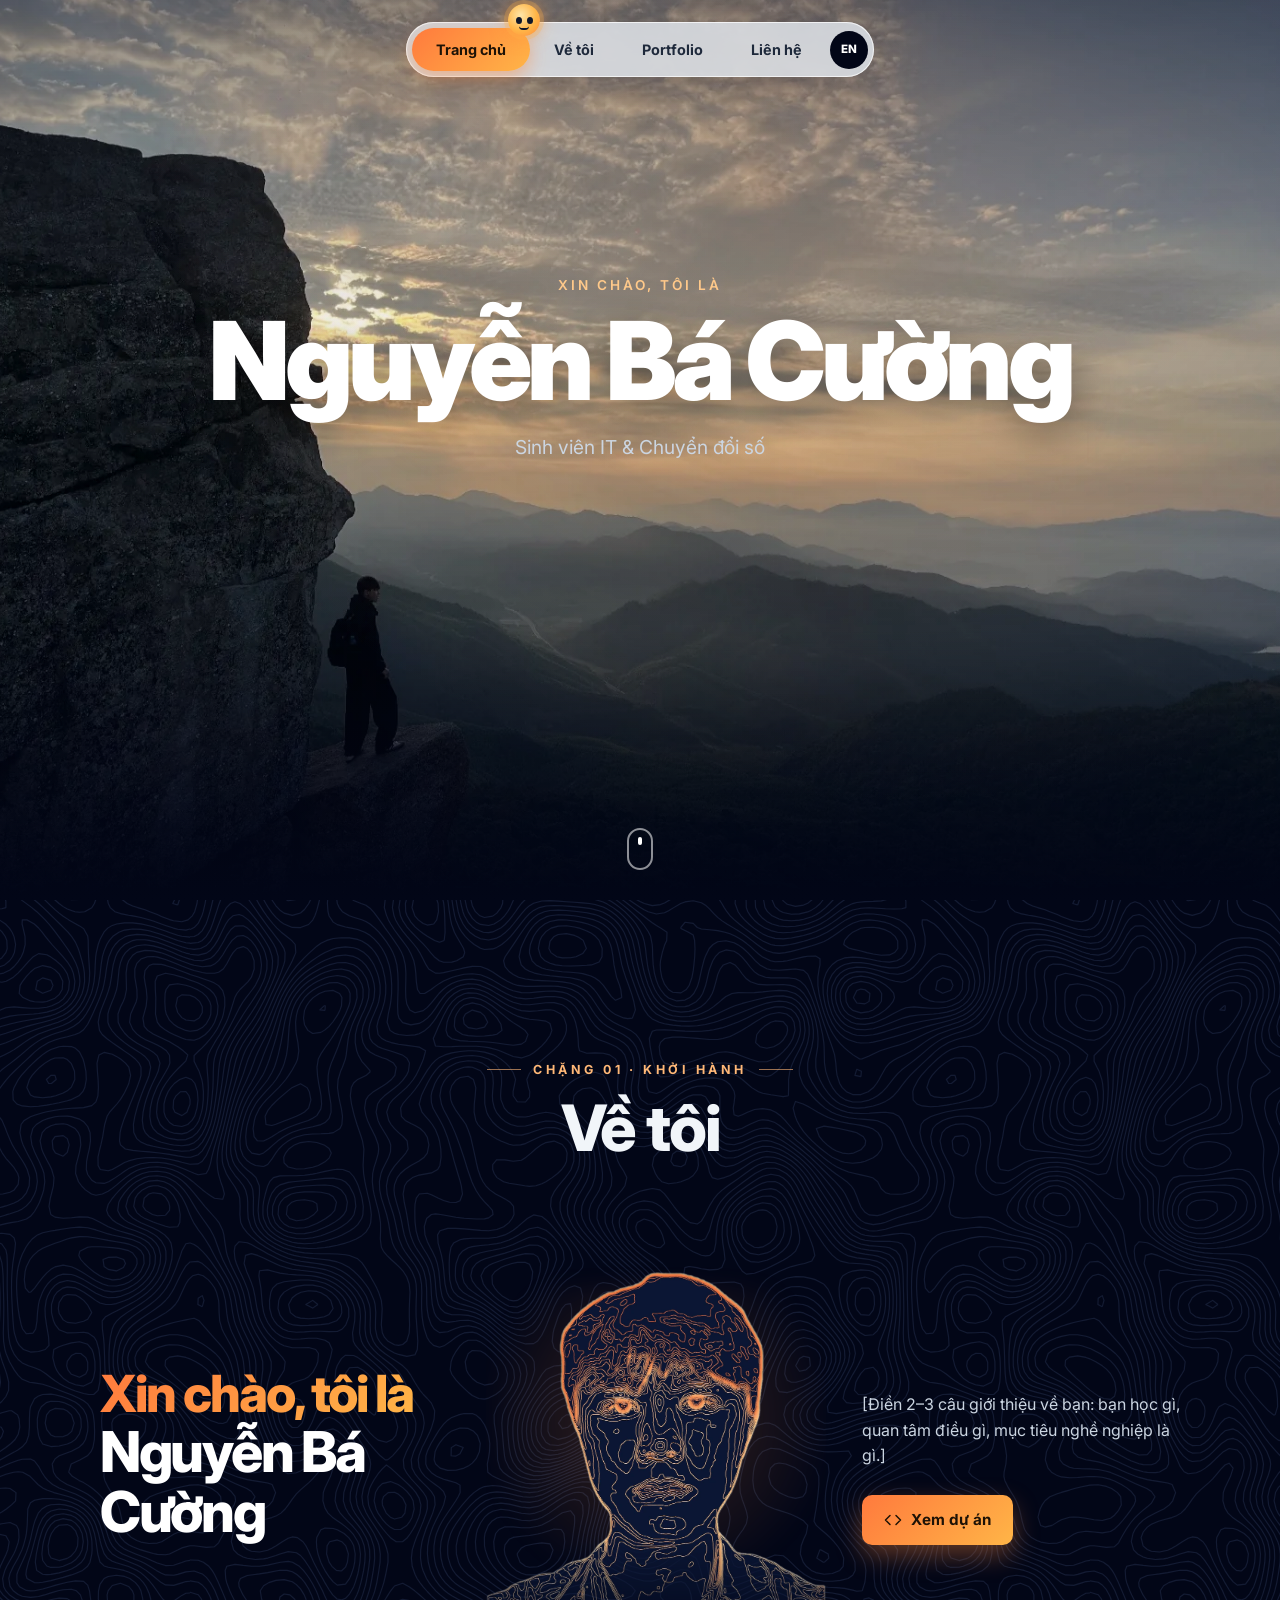
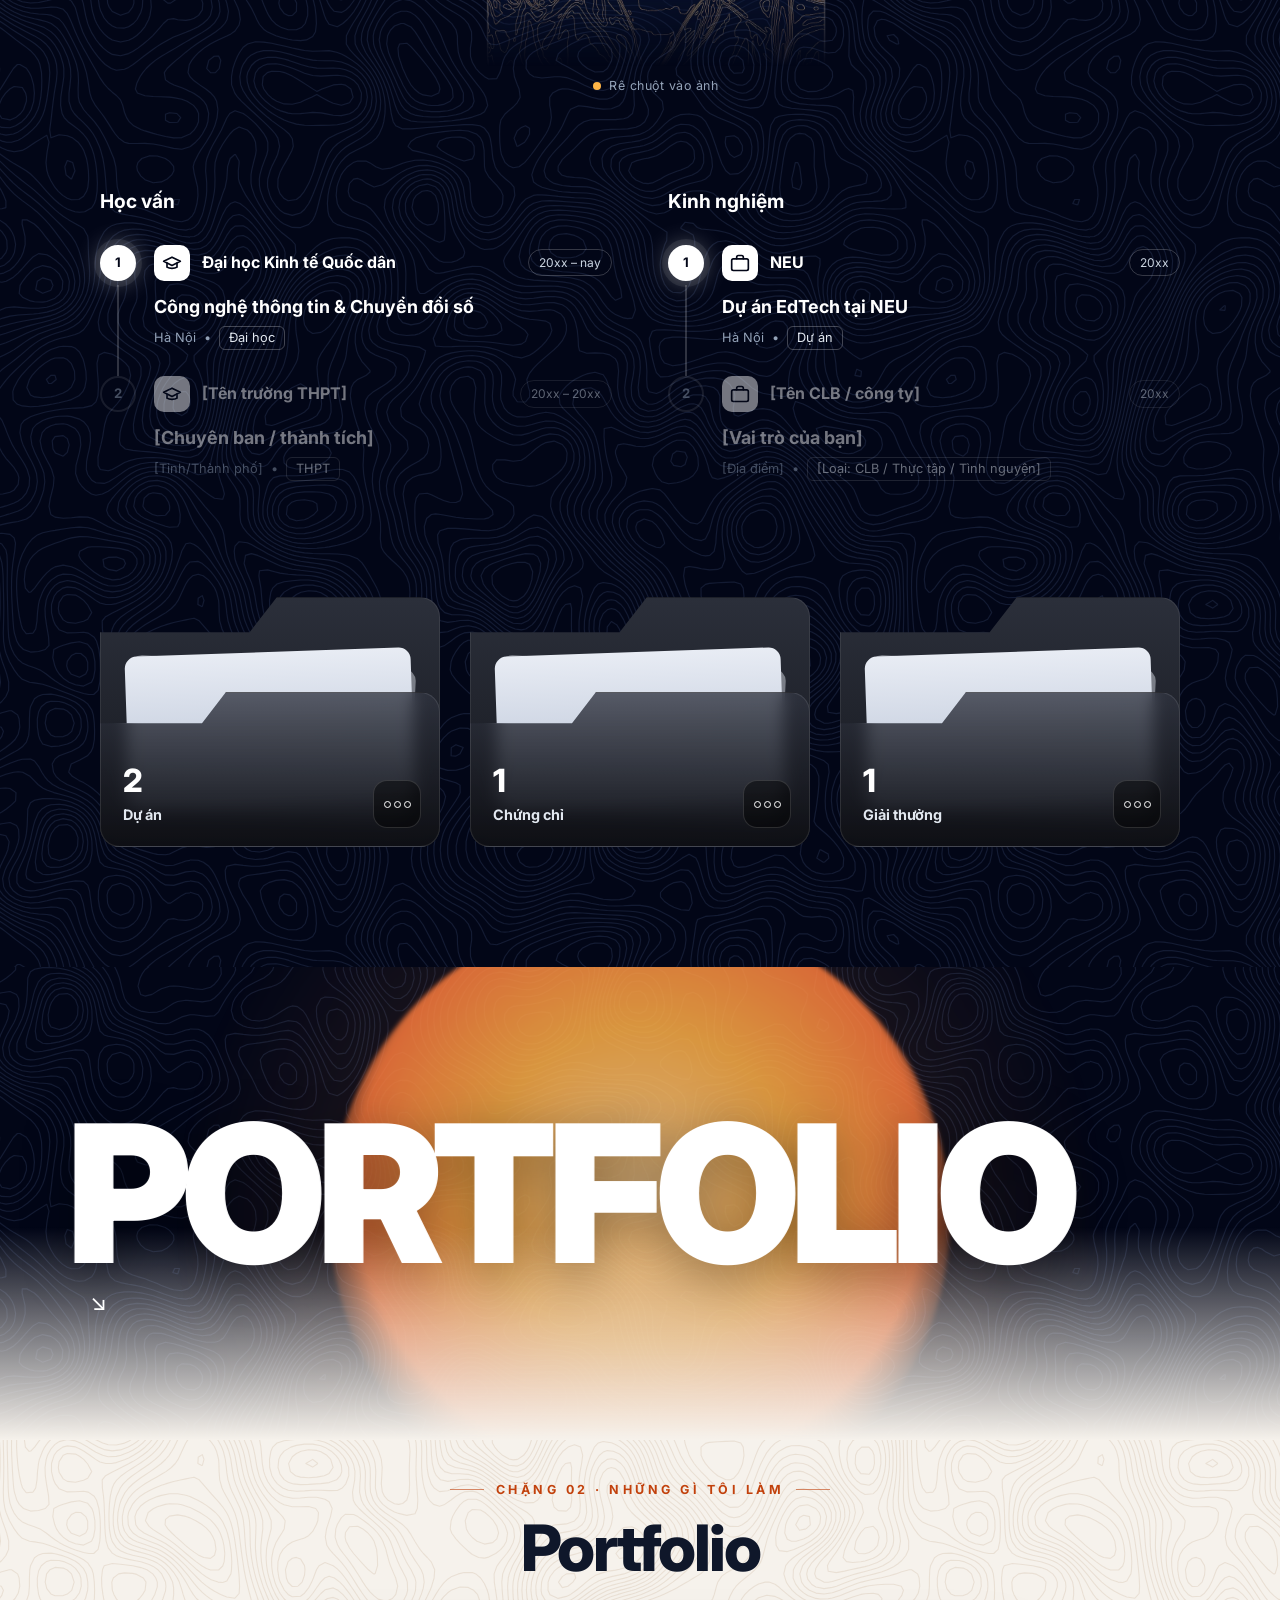
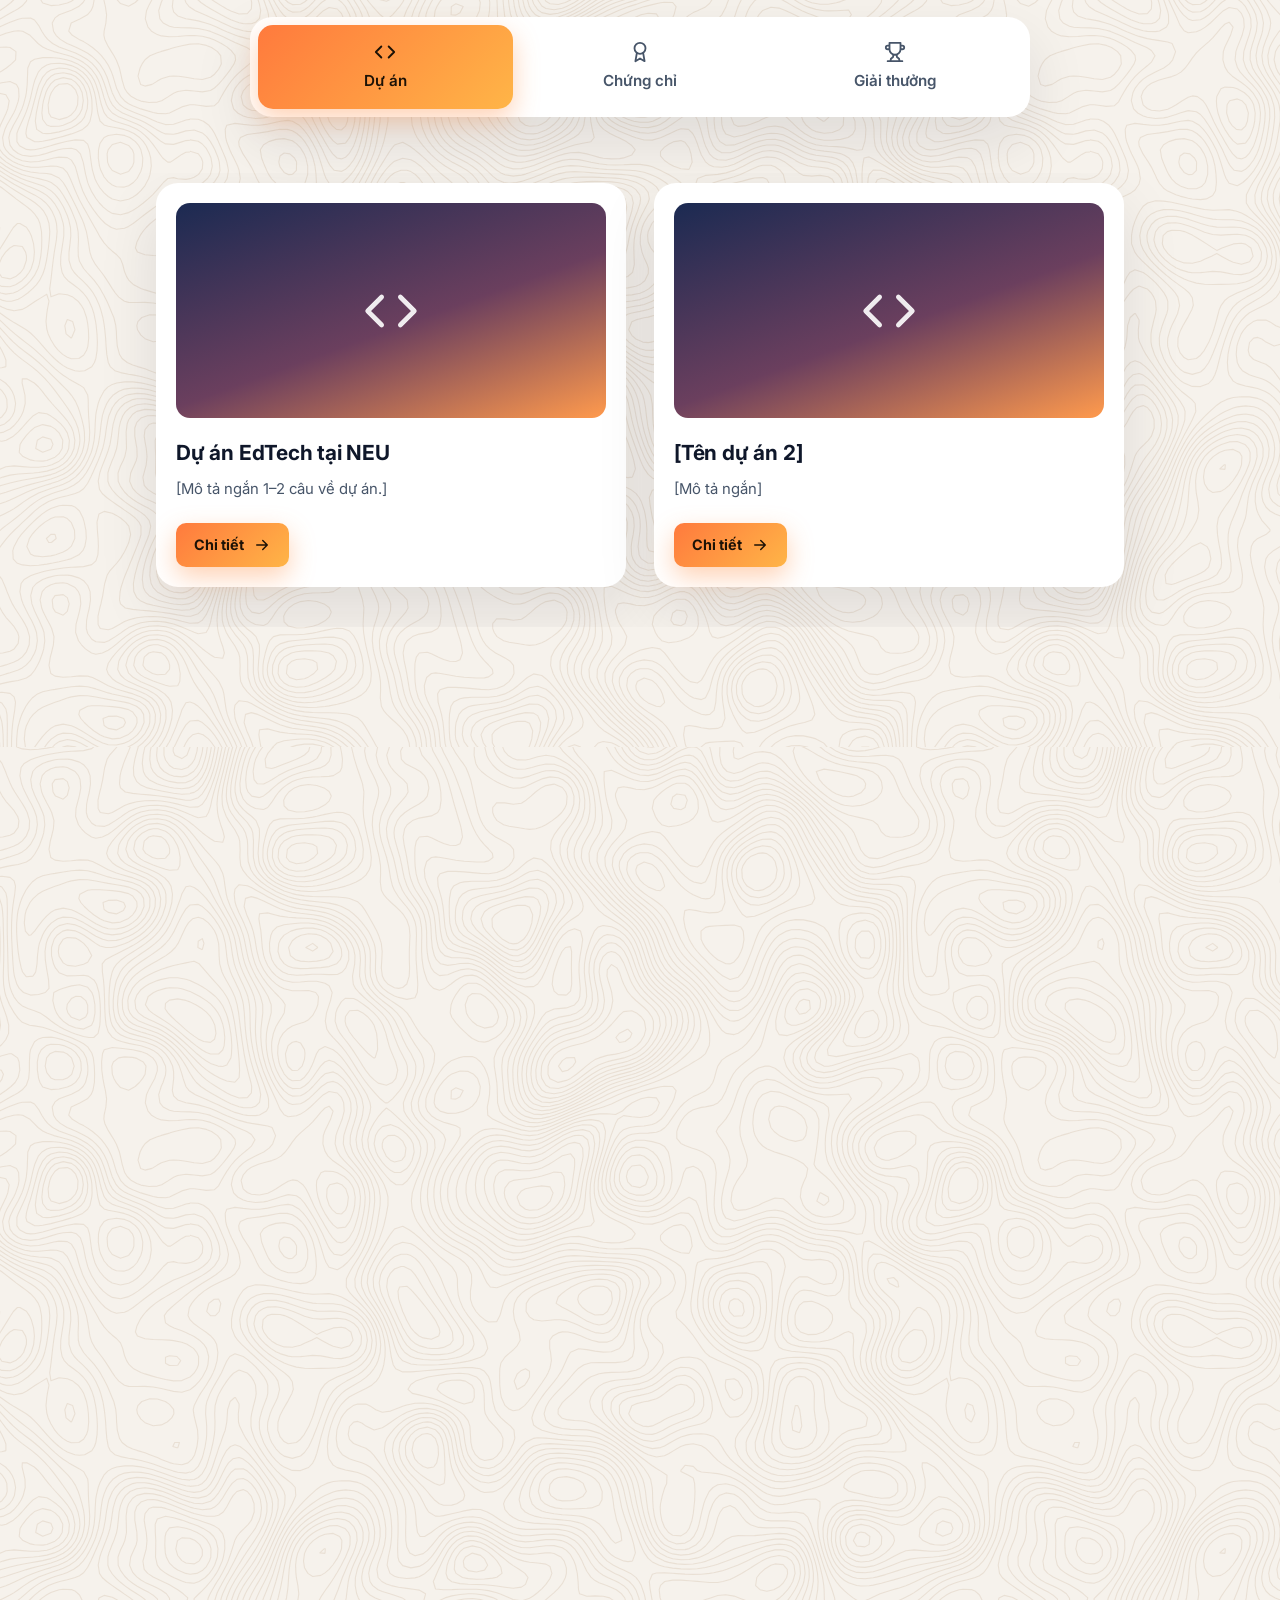
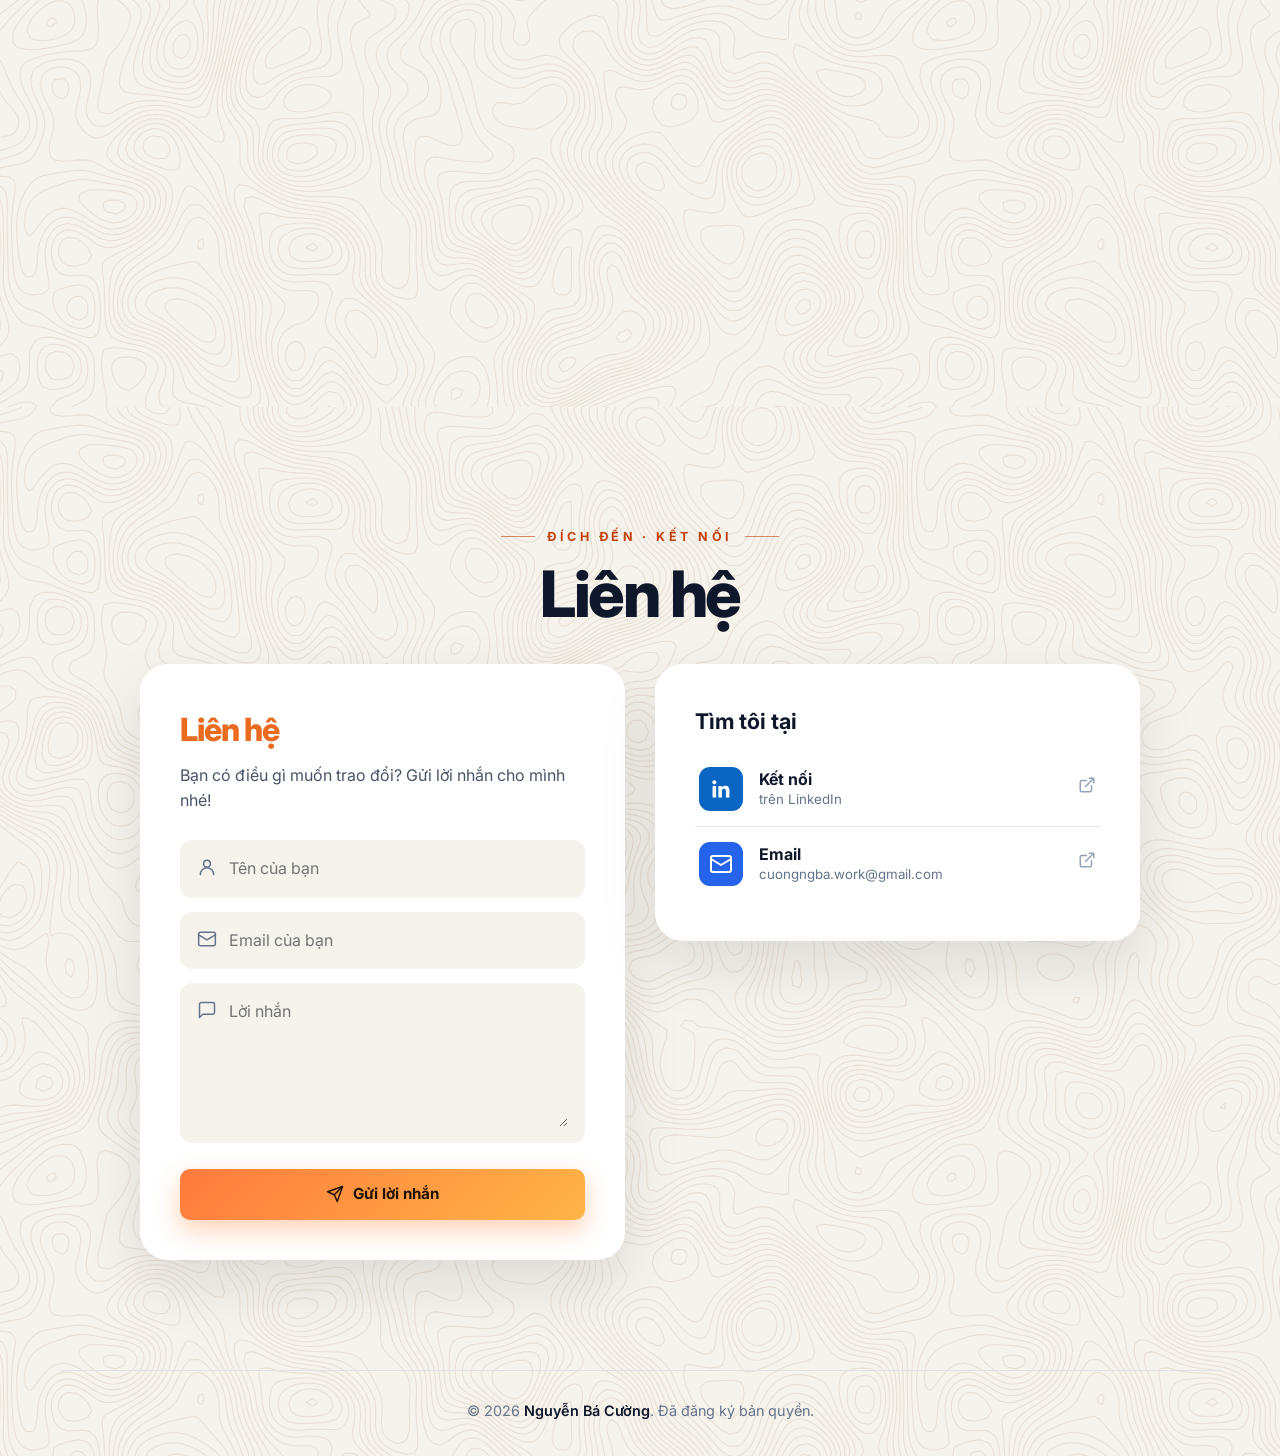
==== commit cca2cda6: "Golden-hour theme: personal photos, topo portrait reveal, altitude meter, sunrise Co-Authored-By: Cl" ====
--- a/index.html
+++ b/index.html
@@ -23,6 +23,14 @@
     <a href="#contact" class="nav-link" data-sec="contact" data-t="nav.contact"></a>
     <button class="lang" id="lang" type="button" aria-label="VI / EN">EN</button>
   </nav>
+
+  <!-- Thước đo độ cao -->
+  <div class="alt" id="alt" aria-hidden="true">
+    <span class="alt-val" id="altVal">0 m</span>
+    <span class="alt-scale"><span class="alt-track"></span></span>
+    <span class="alt-col"><span class="alt-dot" id="altDot"></span></span>
+    <span class="alt-lbl" data-t="alt"></span>
+  </div>
 
   <main>
     <!-- ========== 1. HERO ========== -->
@@ -51,6 +59,7 @@
     <!-- ========== 2. VỀ TÔI ========== -->
     <section class="about topo-dark" id="about">
       <div class="wrap">
+        <p class="kicker reveal" data-t="k.about"></p>
         <h2 class="title-xl reveal" data-t="about.title"></h2>
 
         <div class="intro">
@@ -64,6 +73,7 @@
           </div>
           <div class="intro-b reveal">
             <div class="portrait" id="portrait"></div>
+            <p class="portrait-hint" id="portraitHint" hidden><i></i><span data-t="hint"></span></p>
           </div>
           <div class="intro-c reveal">
             <p class="intro-text" data-f="about"></p>
@@ -91,6 +101,7 @@
 
     <!-- ========== 3. CHỮ LỚN ========== -->
     <section class="mega topo-dark" aria-hidden="true">
+      <span class="mega-sun" id="megaSun"></span>
       <p class="mega-text" id="megaText">PORTFOLIO</p>
       <span class="mega-arrow">↘</span>
     </section>
@@ -98,6 +109,7 @@
     <!-- ========== 4. PORTFOLIO ========== -->
     <section class="works topo-light" id="portfolio">
       <div class="wrap">
+        <p class="kicker dark reveal" data-t="k.pf"></p>
         <h2 class="title-xl dark reveal" data-t="pf.title"></h2>
         <div class="tabs reveal" id="tabs" role="tablist">
           <span class="tabs-pill" id="tabsPill"></span>
@@ -116,12 +128,18 @@
 
     <!-- ========== 5. ẢNH HOẠT ĐỘNG ========== -->
     <section class="gallery topo-light" id="gallery" hidden>
+      <div class="gallery-title reveal">
+        <p class="kicker dark" data-t="k.gal"></p>
+        <h2 data-t="gal.title"></h2>
+        <p data-t="gal.sub"></p>
+      </div>
       <div class="gallery-stage" id="galleryStage"></div>
     </section>
 
     <!-- ========== 6. LIÊN HỆ ========== -->
     <section class="contact topo-light" id="contact">
       <div class="wrap">
+        <p class="kicker dark reveal" data-t="k.ct"></p>
         <h2 class="title-xl dark reveal" data-t="ct.title"></h2>
         <div class="contact-grid">
           <form class="panel form reveal" id="form">
--- a/style.css
+++ b/style.css
@@ -4,12 +4,15 @@
 :root {
   --night: #020617;
   --night-2: #0b1222;
-  --blue: #2563eb;
-  --blue-2: #1d4ed8;
-  --blue-soft: #eef3ff;
+  --blue: #ea6a1f;            /* màu nhấn: cam hoàng hôn */
+  --blue-2: #c2410c;
+  --blue-soft: #fff1e3;
+  --sun: linear-gradient(135deg, #ff7a3d 0%, #ffb547 100%);
+  --sun-glow: 0 10px 26px rgba(255, 138, 61, .38);
+  --on-sun: #1d1206;
   --ink: #0f172a;
   --muted: #64748b;
-  --paper: #f7f7f8;
+  --paper: #f6f2ec;
   --line: #e5e7eb;
   --r: 22px;
   --shadow: 0 24px 60px rgba(15, 23, 42, .10);
@@ -36,11 +39,11 @@
 .btn {
   display: inline-flex; align-items: center; justify-content: center; gap: 9px;
   padding: 13px 22px; border-radius: 10px;
-  background: var(--blue); color: #fff; font-weight: 700; font-size: .95rem;
-  box-shadow: 0 10px 24px rgba(37, 99, 235, .35);
+  background: var(--sun); color: var(--on-sun); font-weight: 700; font-size: .95rem;
+  box-shadow: var(--sun-glow);
   transition: transform .25s var(--ease), background .25s, box-shadow .25s;
 }
-.btn:hover { background: var(--blue-2); transform: translateY(-2px); box-shadow: 0 14px 32px rgba(37, 99, 235, .45); }
+.btn:hover { transform: translateY(-2px); box-shadow: 0 16px 36px rgba(255, 138, 61, .5); filter: saturate(1.1); }
 .btn svg { width: 18px; height: 18px; }
 .btn.sm { padding: 10px 18px; font-size: .9rem; }
 .btn.full { width: 100%; }
@@ -49,7 +52,7 @@
   background: var(--blue-soft); color: var(--blue); font-weight: 700; font-size: .9rem;
   transition: background .2s;
 }
-.btn-ghost:hover { background: #dfe8ff; }
+.btn-ghost:hover { background: #ffe4cc; }
 .btn-ghost svg { width: 16px; height: 16px; }
 
 /* ---------- Thanh menu ---------- */
@@ -66,16 +69,17 @@
   position: relative; z-index: 1; padding: 10px 24px; border-radius: 999px;
   font-size: .9rem; font-weight: 700; color: #1e293b; white-space: nowrap; transition: color .3s;
 }
-.nav-link.on { color: #fff; }
+.nav-link.on { color: var(--on-sun); }
 .nav-pill {
-  position: absolute; left: 0; top: 6px; bottom: 6px; border-radius: 999px; background: var(--blue);
-  box-shadow: 0 6px 18px rgba(37, 99, 235, .5);
+  position: absolute; left: 0; top: 6px; bottom: 6px; border-radius: 999px; background: var(--sun);
+  box-shadow: 0 6px 18px rgba(255, 138, 61, .5);
   transition: transform .5s var(--ease), width .5s var(--ease);
 }
 /* "bạn nhỏ" nhảy theo mục đang xem */
 .nav-buddy {
   position: absolute; left: 0; top: -18px; width: 32px; height: 32px; border-radius: 50%;
-  background: #fff; box-shadow: 0 4px 12px rgba(2, 6, 23, .25);
+  background: radial-gradient(circle at 40% 35%, #ffe6a8, #ffb547 55%, #ff8a3d);
+  box-shadow: 0 0 0 4px rgba(255, 181, 71, .25), 0 0 18px rgba(255, 150, 60, .7);
   display: flex; align-items: center; justify-content: center; gap: 5px;
   transition: transform .6s cubic-bezier(.5, 1.6, .4, 1);
   animation: bob 3s ease-in-out infinite;
@@ -92,7 +96,7 @@
   background: var(--night); color: #fff; font-size: .72rem; font-weight: 800;
   transition: background .2s, transform .3s;
 }
-.lang:hover { background: var(--blue); transform: rotate(-10deg); }
+.lang:hover { background: var(--blue); color: #fff; transform: rotate(-10deg); }
 
 /* ---------- 1. HERO ---------- */
 .hero {
@@ -109,9 +113,17 @@
 .hero-mountains g { will-change: transform; }
 .has-hero-img .hero-stars, .has-hero-img .hero-mountains { display: none; }
 .hero-shade { position: absolute; inset: auto 0 0 0; height: 35%; background: linear-gradient(transparent, var(--night)); }
-.has-hero-img .hero-shade { height: 100%; background: linear-gradient(180deg, rgba(2, 6, 23, .25), rgba(2, 6, 23, .1) 50%, var(--night)); }
+.has-hero-img .hero-shade {
+  height: 100%;
+  background:
+    radial-gradient(ellipse at 70% 30%, rgba(255, 170, 90, .18), transparent 60%),
+    linear-gradient(180deg, rgba(2, 6, 23, .45) 0%, rgba(2, 6, 23, .05) 35%, rgba(2, 6, 23, .25) 70%, var(--night) 100%);
+}
+.has-hero-img .hero-bg { animation: kenburns 28s ease-in-out infinite alternate; }
+@keyframes kenburns { from { background-position: 30% 50%; } to { background-position: 60% 45%; } }
+.has-hero-img .hero-text { margin-top: -18vh; }
 .hero-text { position: relative; z-index: 2; text-align: center; padding: 0 20px; margin-top: -4vh; will-change: transform, opacity; }
-.hero-hello { color: #93b4ff; font-weight: 600; letter-spacing: 3px; text-transform: uppercase; font-size: .85rem; }
+.hero-hello { color: #ffc98a; font-weight: 600; letter-spacing: 3px; text-transform: uppercase; font-size: .85rem; }
 .hero-name {
   margin-top: 10px; color: #fff; font-weight: 900; letter-spacing: -.04em; line-height: 1;
   font-size: clamp(2.6rem, 9vw, 6.8rem); text-shadow: 0 12px 40px rgba(0, 0, 0, .4);
@@ -140,7 +152,7 @@
 /* ---------- 2. VỀ TÔI ---------- */
 .about { padding: 160px 0 120px; }
 .intro { display: grid; grid-template-columns: 1.1fr 1fr 1fr; gap: 36px; align-items: center; }
-.intro-hi { color: var(--blue); font-size: clamp(2rem, 4vw, 3.4rem); font-weight: 800; letter-spacing: -.04em; line-height: 1.05; }
+.intro-hi { background: var(--sun); -webkit-background-clip: text; background-clip: text; color: transparent; width: fit-content; font-size: clamp(2rem, 4vw, 3.4rem); font-weight: 800; letter-spacing: -.04em; line-height: 1.05; }
 .intro-name { color: #fff; font-size: clamp(2.2rem, 4.4vw, 3.6rem); font-weight: 800; letter-spacing: -.04em; line-height: 1.05; margin: 2px 0 30px; }
 .intro-text { color: #cbd5e1; margin-bottom: 26px; }
 .portrait {
@@ -235,10 +247,10 @@
   padding: 16px 6px; border-radius: 15px; font-weight: 600; font-size: .95rem; color: #475569; transition: color .3s;
 }
 .tab svg { width: 22px; height: 22px; }
-.tab.on { color: #fff; }
+.tab.on { color: var(--on-sun); }
 .tabs-pill {
-  position: absolute; left: 0; top: 8px; bottom: 8px; border-radius: 15px; background: var(--blue);
-  box-shadow: 0 10px 24px rgba(37, 99, 235, .35); transition: transform .45s var(--ease), width .45s var(--ease);
+  position: absolute; left: 0; top: 8px; bottom: 8px; border-radius: 15px; background: var(--sun);
+  box-shadow: var(--sun-glow); transition: transform .45s var(--ease), width .45s var(--ease);
 }
 
 .carousel { position: relative; max-width: 1240px; margin: 0 auto; }
@@ -254,7 +266,7 @@
   display: flex; flex-direction: column; transition: transform .35s var(--ease), box-shadow .35s;
 }
 .card:hover { transform: translateY(-8px); box-shadow: 0 34px 70px rgba(15, 23, 42, .16); }
-.cover { aspect-ratio: 2 / 1; border-radius: 14px; overflow: hidden; background: linear-gradient(135deg, #1e40af, #3b82f6 60%, #93c5fd); }
+.cover { aspect-ratio: 2 / 1; border-radius: 14px; overflow: hidden; background: linear-gradient(160deg, #1b2a52 0%, #6b3f5e 55%, #ff9a4d 100%); }
 .cover img { width: 100%; height: 100%; object-fit: cover; transition: transform .6s var(--ease); }
 .card:hover .cover img { transform: scale(1.05); }
 .cover-ph { width: 100%; height: 100%; display: grid; place-items: center; color: rgba(255, 255, 255, .9); }
@@ -269,8 +281,8 @@
 
 .car-btn {
   position: absolute; top: calc(50% - 40px); z-index: 2; width: 48px; height: 48px; border-radius: 50%;
-  display: grid; place-items: center; background: var(--blue); color: #fff;
-  box-shadow: 0 8px 20px rgba(37, 99, 235, .4); transition: opacity .25s, transform .25s;
+  display: grid; place-items: center; background: var(--sun); color: var(--on-sun);
+  box-shadow: var(--sun-glow); transition: opacity .25s, transform .25s;
 }
 .car-btn svg { width: 22px; height: 22px; }
 .car-btn:hover { transform: scale(1.08); }
@@ -300,7 +312,7 @@
 .panel-lead { color: #475569; margin: 8px 0 26px; }
 .inp {
   display: flex; align-items: flex-start; gap: 12px; margin-bottom: 14px; padding: 15px 16px;
-  background: #f4f5f7; border-radius: 12px; border: 1.5px solid transparent; transition: border-color .2s, background .2s;
+  background: #f6f2ec; border-radius: 12px; border: 1.5px solid transparent; transition: border-color .2s, background .2s;
 }
 .inp:focus-within { border-color: var(--blue); background: #fff; }
 .inp svg { width: 20px; height: 20px; color: #64748b; margin-top: 1px; }
@@ -309,7 +321,7 @@
 .findme h3 { font-size: 1.35rem; font-weight: 700; margin-bottom: 14px; }
 .findme li + li { border-top: 1px solid var(--line); }
 .findme a { display: flex; align-items: center; gap: 16px; padding: 15px 4px; border-radius: 12px; transition: background .2s, padding .25s; }
-.findme a:hover { background: #f4f6fb; padding-left: 12px; }
+.findme a:hover { background: #fbf5ee; padding-left: 12px; }
 .s-ico { width: 44px; height: 44px; border-radius: 11px; display: grid; place-items: center; color: #fff; flex-shrink: 0; }
 .s-ico svg { width: 24px; height: 24px; }
 .s-txt { flex: 1; min-width: 0; display: flex; flex-direction: column; line-height: 1.35; }
@@ -342,6 +354,109 @@
 .m-tags { display: flex; flex-wrap: wrap; gap: 8px; margin: 10px 0 22px; }
 .m-tags li { background: var(--blue-soft); color: var(--blue); font-weight: 600; font-size: .8rem; padding: 4px 12px; border-radius: 999px; }
 .modal .btn { margin-top: 14px; }
+
+
+/* =====================================================================
+   ĐIỂM NHẤN RIÊNG – "giờ vàng trên núi"
+   ===================================================================== */
+
+/* Nhãn chặng đường phía trên tiêu đề lớn */
+.kicker {
+  display: flex; align-items: center; justify-content: center; gap: 12px;
+  font-size: .78rem; font-weight: 700; letter-spacing: .28em; text-transform: uppercase;
+  color: #ffb877; margin-bottom: 14px;
+}
+.kicker::before, .kicker::after { content: ""; width: 34px; height: 1px; background: currentColor; opacity: .6; }
+.kicker.dark { color: #c2410c; }
+
+/* Thước đo độ cao bên trái */
+.alt {
+  position: fixed; left: 26px; top: 50%; transform: translateY(-50%); z-index: 90;
+  display: flex; flex-direction: column; align-items: center; gap: 10px;
+  mix-blend-mode: difference; color: #fff; pointer-events: none;
+  opacity: 0; transition: opacity .5s;
+}
+.alt.show { opacity: 1; }
+.alt-scale {
+  position: relative; width: 14px; height: 38vh;
+  background: repeating-linear-gradient(to top, currentColor 0 1px, transparent 1px 10%);
+  -webkit-mask: linear-gradient(90deg, #000 40%, transparent 40%); mask: linear-gradient(90deg, #000 40%, transparent 40%);
+  opacity: .55;
+}
+.alt-track { position: absolute; left: 50%; top: 0; bottom: 0; width: 1px; background: currentColor; opacity: .35; }
+.alt-col { position: relative; height: 38vh; width: 14px; margin-top: calc(-38vh - 10px); }
+.alt-dot {
+  position: absolute; left: 50%; width: 0; height: 0; transform: translate(-50%, 50%);
+  border-left: 7px solid transparent; border-right: 7px solid transparent; border-bottom: 11px solid currentColor;
+  bottom: 0; transition: bottom .15s linear;
+}
+.alt-val { font-size: .78rem; font-weight: 800; font-variant-numeric: tabular-nums; letter-spacing: .02em; }
+.alt-lbl { font-size: .6rem; letter-spacing: .25em; text-transform: uppercase; writing-mode: vertical-rl; transform: rotate(180deg); opacity: .7; }
+
+/* Chân dung 2 lớp: rê chuột để lộ ảnh thật */
+@property --lens { syntax: "<length>"; inherits: true; initial-value: 0px; }
+.portrait { --mx: 50%; --my: 40%; --lens: 0px; transition: --lens .45s cubic-bezier(.2, .8, .2, 1); cursor: crosshair; touch-action: pan-y; }
+.portrait.lens-on { --lens: 130px; }
+.portrait .p-img { position: absolute; inset: 0; width: 100%; height: 100%; object-fit: cover; object-position: top; }
+.portrait .p-top {
+  -webkit-mask-image: radial-gradient(circle var(--lens) at var(--mx) var(--my), transparent 72%, #000 100%);
+          mask-image: radial-gradient(circle var(--lens) at var(--mx) var(--my), transparent 72%, #000 100%);
+}
+.portrait-glow { position: absolute; inset: 10% 0 0; background: radial-gradient(circle at 50% 35%, rgba(255, 140, 60, .22), transparent 60%); filter: blur(10px); }
+.lens-ring {
+  position: absolute; left: var(--mx); top: var(--my); width: calc(var(--lens) * 1.9); height: calc(var(--lens) * 1.9);
+  transform: translate(-50%, -50%); border-radius: 50%; pointer-events: none;
+  border: 1.5px dashed rgba(255, 190, 120, .55); opacity: 0; transition: opacity .3s;
+}
+.portrait.lens-on .lens-ring { opacity: 1; animation: spin 14s linear infinite; }
+@keyframes spin { to { transform: translate(-50%, -50%) rotate(360deg); } }
+.portrait-hint {
+  margin-top: 10px; text-align: center; font-size: .78rem; color: #94a3b8; letter-spacing: .04em;
+  display: flex; align-items: center; justify-content: center; gap: 8px;
+}
+.portrait-hint i { width: 8px; height: 8px; border-radius: 50%; background: #ffb547; box-shadow: 0 0 0 0 rgba(255, 181, 71, .6); animation: ping 2s infinite; }
+@keyframes ping { 70% { box-shadow: 0 0 0 10px rgba(255, 181, 71, 0); } 100% { box-shadow: 0 0 0 0 rgba(255, 181, 71, 0); } }
+
+/* Mặt trời mọc sau chữ PORTFOLIO */
+.mega-sun {
+  position: absolute; left: 50%; top: 50%; width: min(56vw, 620px); aspect-ratio: 1; border-radius: 50%;
+  transform: translate(-50%, calc(-50% + var(--rise, 60%)));
+  background: radial-gradient(circle at 50% 45%, #ffe3a3 0%, #ffb547 35%, #ff7a3d 62%, rgba(255, 90, 50, 0) 72%);
+  filter: blur(2px); opacity: .85; will-change: transform;
+}
+.mega-sun::after {
+  content: ""; position: absolute; inset: -40%; border-radius: 50%;
+  background: radial-gradient(circle, rgba(255, 150, 70, .28), transparent 60%);
+}
+.mega-text { mix-blend-mode: normal; text-shadow: 0 10px 50px rgba(0, 0, 0, .35); }
+
+/* Phần ảnh hành trình */
+.gallery-title {
+  position: absolute; left: 50%; top: 46%; translate: -50% -50%; z-index: 1; text-align: center; width: min(560px, 90%);
+}
+.gallery-title h2 { font-size: clamp(2rem, 5vw, 3.4rem); font-weight: 800; letter-spacing: -.035em; line-height: 1.05; color: var(--ink); }
+.gallery-title p { margin-top: 10px; color: var(--muted); }
+.g-item { z-index: 2; }
+.g-item.wide { width: clamp(220px, 32vw, 430px); aspect-ratio: 3 / 2; }
+
+@media (max-width: 1100px) { .alt { display: none; } }
+@media (max-width: 720px) {
+  .portrait.lens-on { --lens: 90px; }
+  .intro-hi { margin-inline: auto; }
+  .gallery-title { top: 50%; }
+  .g-item.wide { width: 58vw; }
+  .g-item { width: 40vw; }
+  .has-hero-img .hero-text { margin-top: -26vh; }
+}
+
+/* ---------- Thanh xem trước ---------- */
+.preview-bar {
+  position: fixed; left: 50%; bottom: 18px; transform: translateX(-50%); z-index: 150;
+  padding: 10px 18px; border-radius: 999px; background: #f59e0b; color: #111; font-size: .85rem; font-weight: 600;
+  box-shadow: 0 10px 30px rgba(0, 0, 0, .3); white-space: nowrap;
+}
+.preview-bar a { text-decoration: underline; }
+.preview-bar { left: auto; right: 18px; transform: none; }
 
 /* ---------- Hiện dần ---------- */
 .reveal { opacity: 0; transform: translateY(40px); transition: opacity .9s var(--ease), transform .9s var(--ease); }
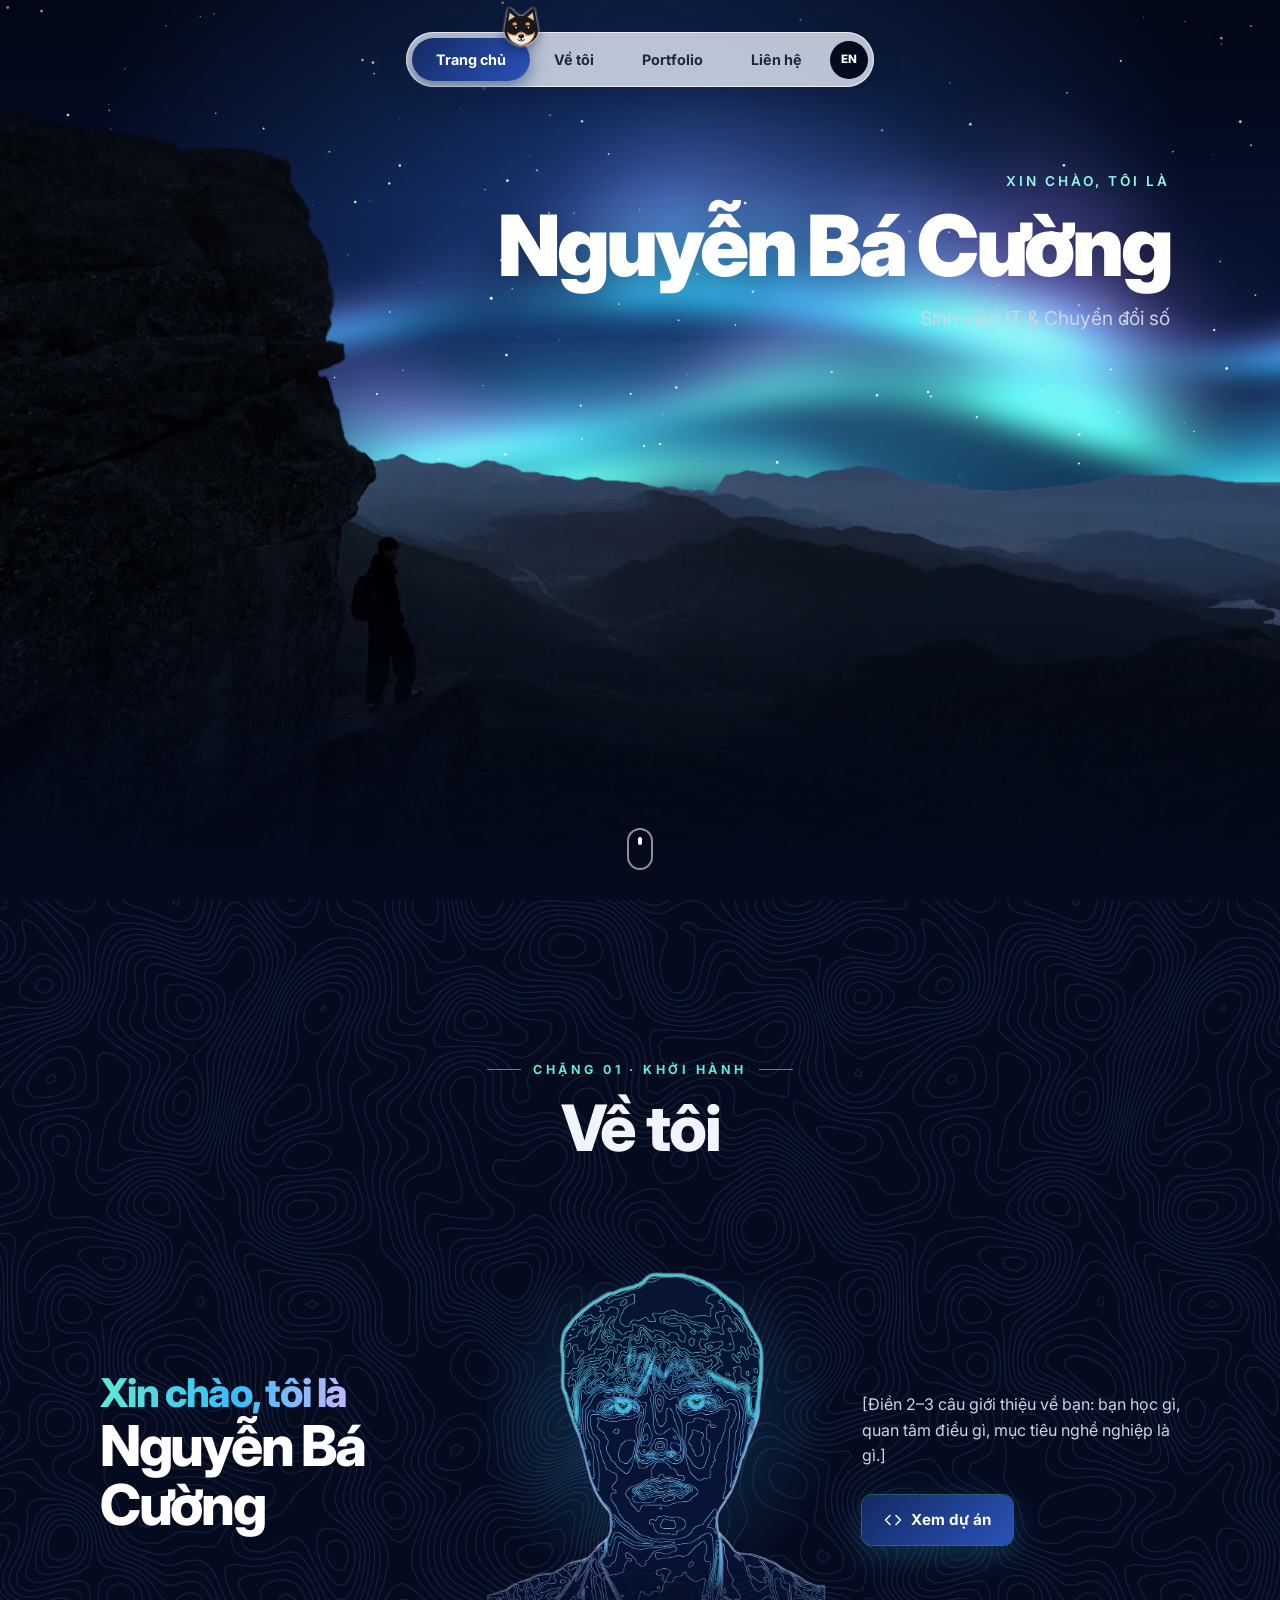
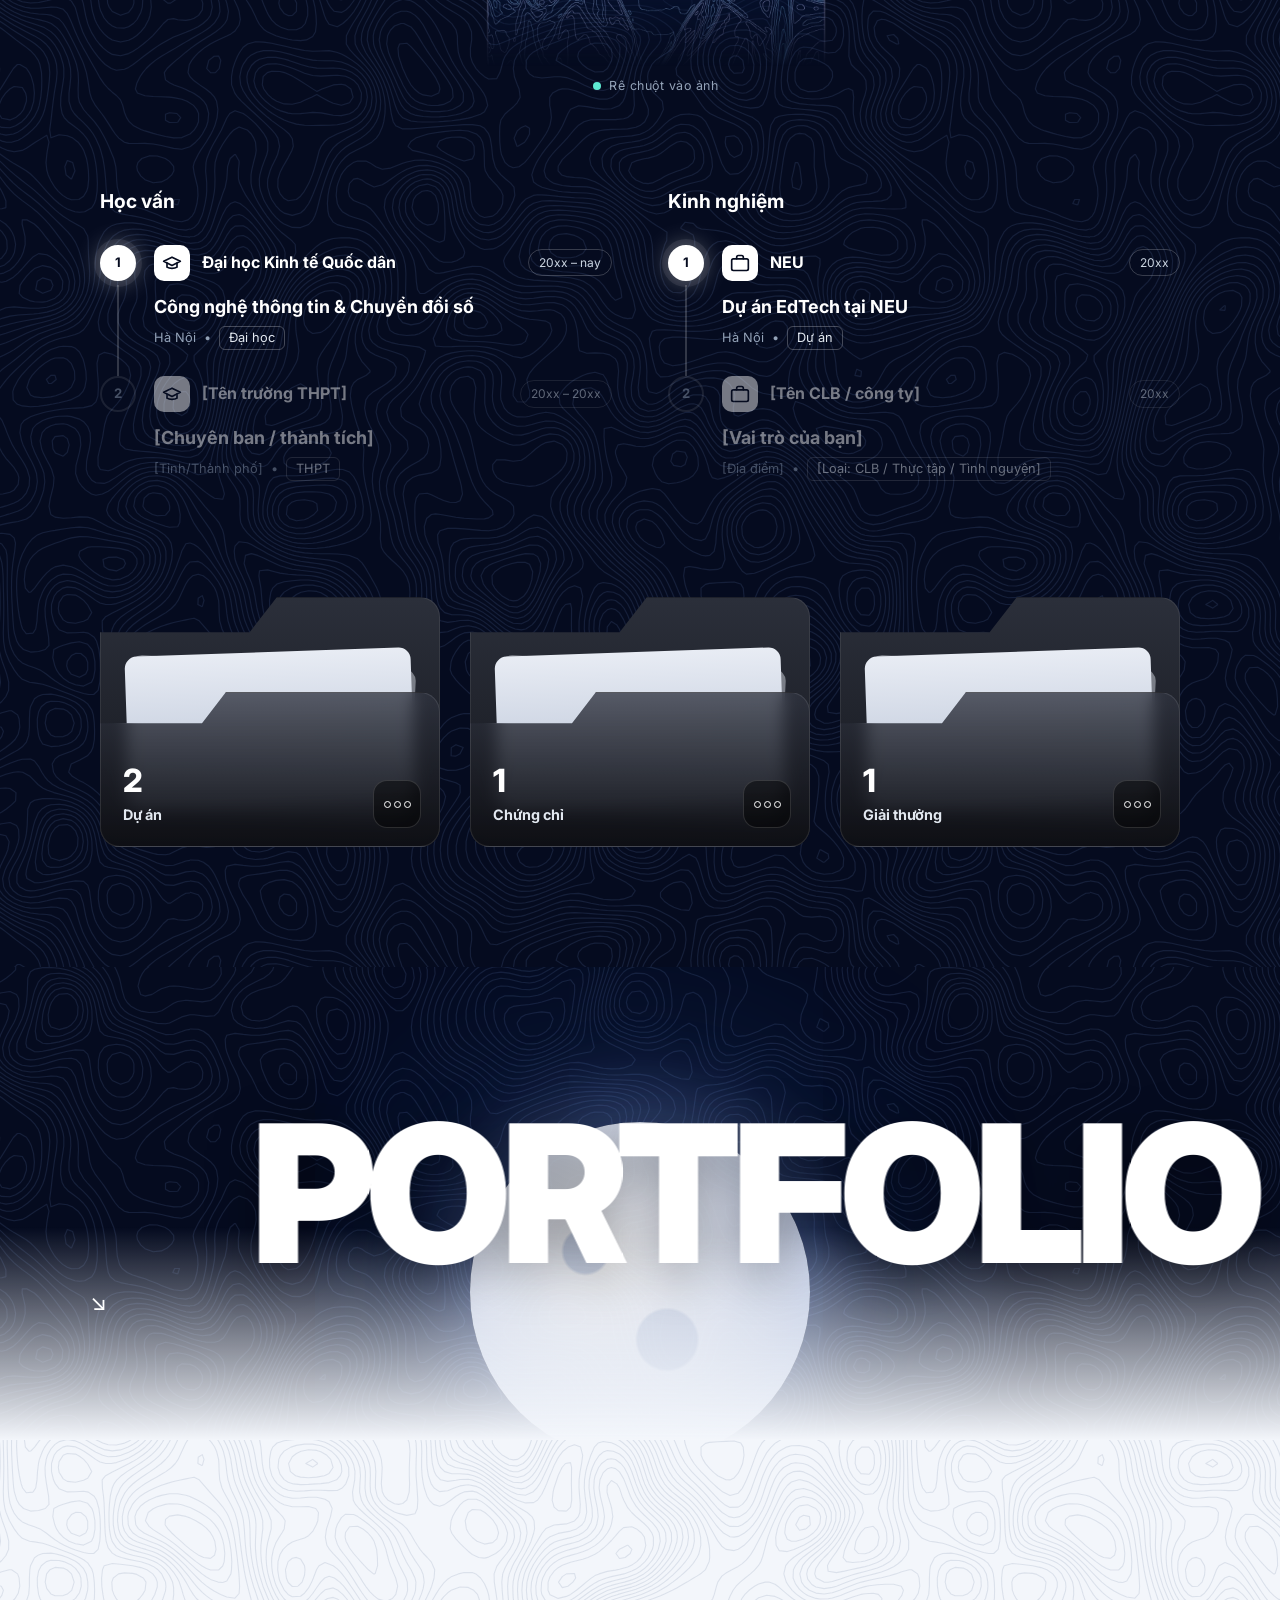
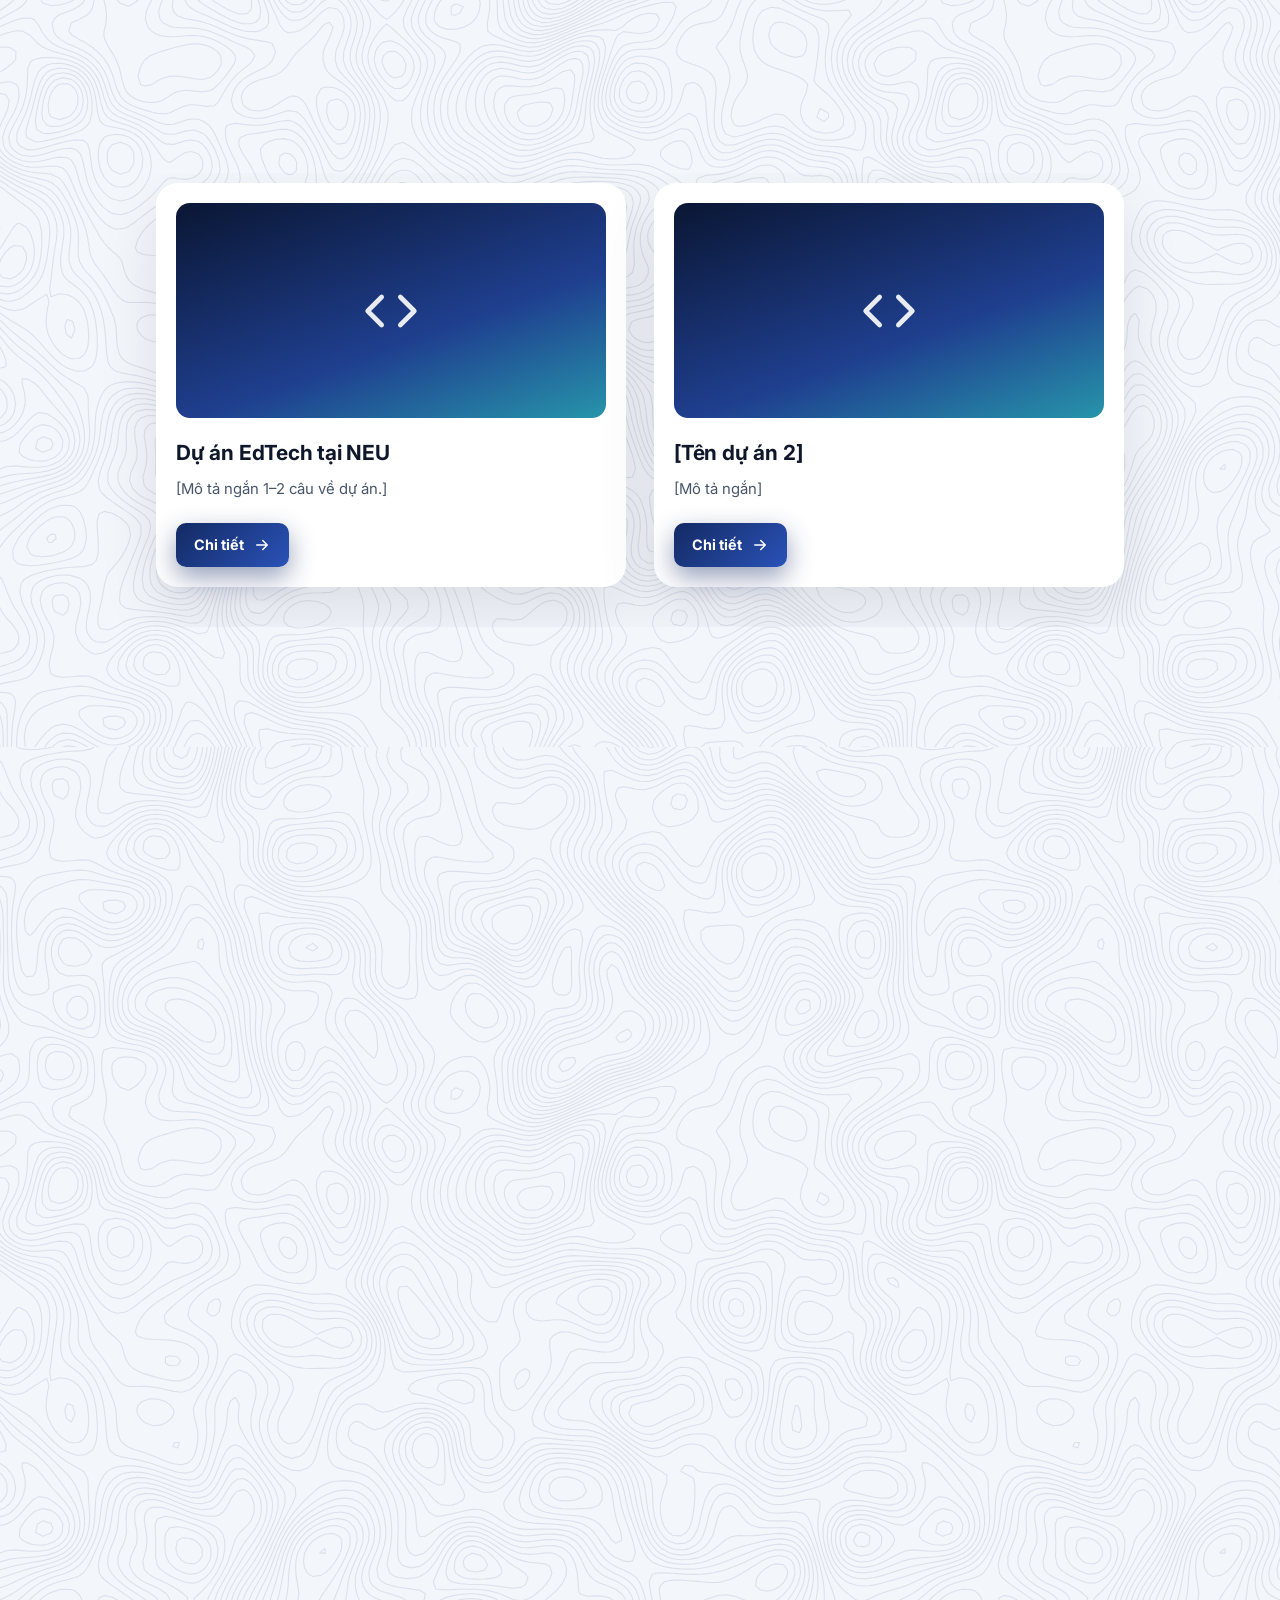
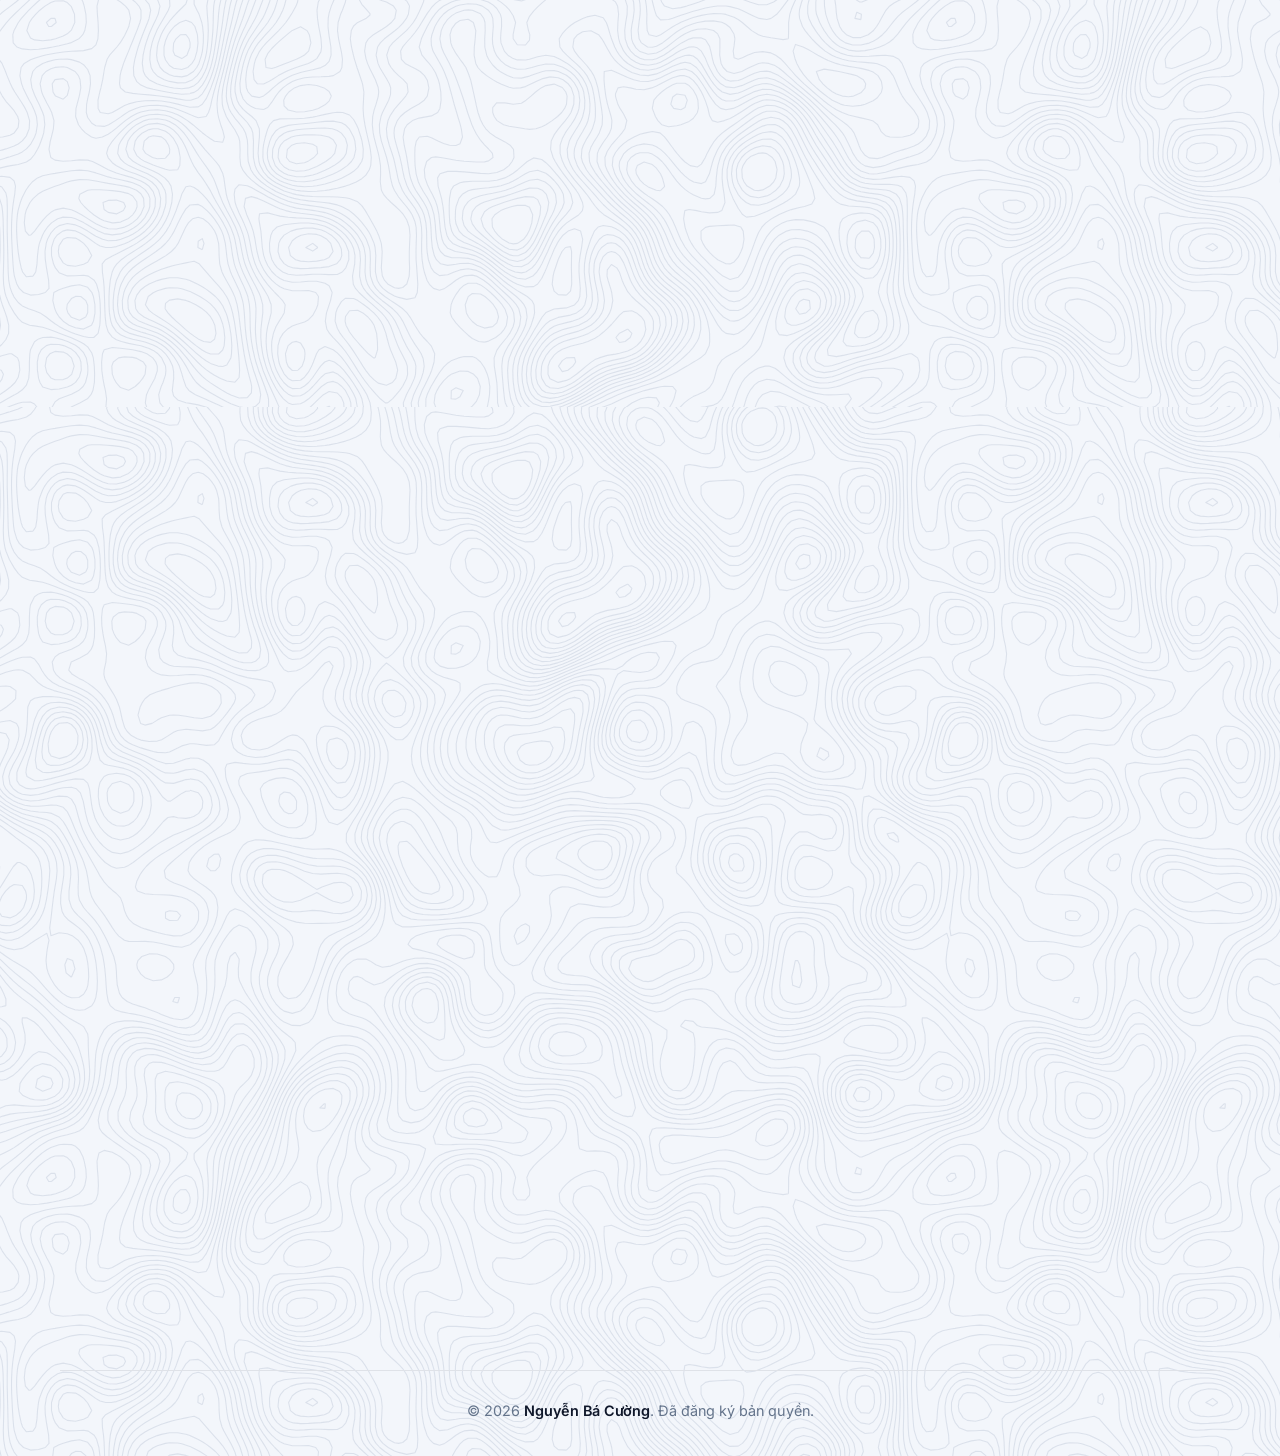
==== commit d7e1087e: "Navy theme: night-sky hero with aurora and meteors, black shiba nav buddy, moonrise Co-Authored-By: " ====
--- a/index.html
+++ b/index.html
@@ -4,7 +4,8 @@
   <meta charset="UTF-8">
   <meta name="viewport" content="width=device-width, initial-scale=1.0">
   <title>Portfolio</title>
-  <meta name="theme-color" content="#020617">
+  <meta name="theme-color" content="#050b1f">
+  <link rel="icon" type="image/svg+xml" href="assets/shiba.svg">
   <link rel="preconnect" href="https://fonts.googleapis.com">
   <link rel="preconnect" href="https://fonts.gstatic.com" crossorigin>
   <link href="https://fonts.googleapis.com/css2?family=Inter:wght@400;500;600;700;800;900&display=swap" rel="stylesheet">
@@ -16,7 +17,32 @@
   <!-- ========== Thanh điều hướng ========== -->
   <nav class="nav" id="nav" aria-label="Menu">
     <span class="nav-pill" id="navPill" aria-hidden="true"></span>
-    <span class="nav-buddy" id="navBuddy" aria-hidden="true"><i></i><i></i></span>
+    <span class="nav-buddy" id="navBuddy" aria-hidden="true"><svg viewBox="0 0 64 64">  <!-- tai -->
+  <path fill="#17171c" d="M8 33 L12.5 6.5 Q14 3.5 16.8 5.4 L30 17 Z"/>
+  <path fill="#17171c" d="M56 33 L51.5 6.5 Q50 3.5 47.2 5.4 L34 17 Z"/>
+  <path fill="#e8c39a" d="M13 25 L15.2 11 L24.5 18.6 Z"/>
+  <path fill="#e8c39a" d="M51 25 L48.8 11 L39.5 18.6 Z"/>
+  <!-- đầu -->
+  <ellipse cx="32" cy="37" rx="24.5" ry="21" fill="#17171c"/>
+  <!-- viền nâu vàng + má kem (urajiro) -->
+  <path fill="#c98a4b" d="M11.5 38.5 Q13 55.5 32 59.5 Q51 55.5 52.5 38.5 Q46 45 39.5 42.5 Q36 38.5 32 38.5 Q28 38.5 24.5 42.5 Q18 45 11.5 38.5 Z"/>
+  <path fill="#f6ead9" d="M13.5 41 Q16 55 32 58 Q48 55 50.5 41 Q45 46.5 39 44.6 Q35.8 41 32 41 Q28.2 41 25 44.6 Q19 46.5 13.5 41 Z"/>
+  <!-- chấm lông mày -->
+  <ellipse cx="22.5" cy="27.5" rx="3.4" ry="2.3" fill="#d99a5b"/>
+  <ellipse cx="41.5" cy="27.5" rx="3.4" ry="2.3" fill="#d99a5b"/>
+  <!-- mắt -->
+  <g class="eyes">
+    <ellipse cx="23" cy="34.2" rx="3.3" ry="3.5" fill="#050507" stroke="#3a2a1f" stroke-width="1"/>
+    <ellipse cx="41" cy="34.2" rx="3.3" ry="3.5" fill="#050507" stroke="#3a2a1f" stroke-width="1"/>
+    <circle cx="24.3" cy="32.9" r="1.25" fill="#fff"/>
+    <circle cx="42.3" cy="32.9" r="1.25" fill="#fff"/>
+  </g>
+  <!-- mũi, miệng, lưỡi -->
+  <path fill="#ff8fa3" d="M29.6 51.2 Q32 57.2 34.4 51.2 Z"/>
+  <ellipse cx="32" cy="45.6" rx="4.2" ry="2.9" fill="#0b0b0e"/>
+  <ellipse cx="30.9" cy="44.7" rx="1.2" ry=".7" fill="#fff" opacity=".55"/>
+  <path d="M32 48.3 V50.4 M27.4 50.6 Q29.8 53.3 32 50.4 Q34.2 53.3 36.6 50.6" fill="none" stroke="#0b0b0e" stroke-width="1.4" stroke-linecap="round"/>
+</svg></span>
     <a href="#home" class="nav-link" data-sec="home" data-t="nav.home"></a>
     <a href="#about" class="nav-link" data-sec="about" data-t="nav.about"></a>
     <a href="#portfolio" class="nav-link" data-sec="portfolio" data-t="nav.portfolio"></a>
@@ -36,6 +62,7 @@
     <!-- ========== 1. HERO ========== -->
     <section class="hero" id="home">
       <div class="hero-bg" id="heroBg"></div>
+      <canvas class="hero-aurora" id="aurora" aria-hidden="true"></canvas>
       <canvas class="hero-stars" id="stars" aria-hidden="true"></canvas>
       <svg class="hero-mountains" id="heroMountains" viewBox="0 0 1440 420" preserveAspectRatio="xMidYMax slice" aria-hidden="true">
         <defs>
@@ -47,6 +74,8 @@
         <g data-depth="0.2"><path fill="url(#g2)" d="M0 310 L130 255 L250 295 L390 225 L520 290 L650 240 L790 305 L910 250 L1050 300 L1190 235 L1330 290 L1440 260 V420 H0Z"/></g>
         <g data-depth="0.32"><path fill="url(#g3)" d="M0 360 Q180 315 360 352 T720 345 T1080 355 T1440 335 V420 H0Z"/></g>
       </svg>
+      <div class="hero-mist" aria-hidden="true"></div>
+      <img class="hero-fg" id="heroFg" alt="" aria-hidden="true">
       <div class="hero-shade"></div>
       <div class="hero-text">
         <p class="hero-hello reveal" data-t="hero.hello"></p>
@@ -101,7 +130,7 @@
 
     <!-- ========== 3. CHỮ LỚN ========== -->
     <section class="mega topo-dark" aria-hidden="true">
-      <span class="mega-sun" id="megaSun"></span>
+      <span class="mega-moon" id="megaMoon"></span>
       <p class="mega-text" id="megaText">PORTFOLIO</p>
       <span class="mega-arrow">↘</span>
     </section>
--- a/style.css
+++ b/style.css
@@ -2,17 +2,18 @@
    Portfolio – giao diện
    ===================================================================== */
 :root {
-  --night: #020617;
+  --night: #050b1f;
   --night-2: #0b1222;
-  --blue: #ea6a1f;            /* màu nhấn: cam hoàng hôn */
-  --blue-2: #c2410c;
-  --blue-soft: #fff1e3;
-  --sun: linear-gradient(135deg, #ff7a3d 0%, #ffb547 100%);
-  --sun-glow: 0 10px 26px rgba(255, 138, 61, .38);
-  --on-sun: #1d1206;
+  --blue: #1f3f8f;            /* màu chủ đạo: xanh navy */
+  --blue-2: #16306e;
+  --blue-soft: #e7edf9;
+  --sun: linear-gradient(135deg, #132a63 0%, #2a52b8 100%);   /* nền nút / viên thuốc navy */
+  --sun-glow: 0 10px 26px rgba(19, 42, 99, .45);
+  --on-sun: #fff;
+  --aurora: linear-gradient(90deg, #5eead4 0%, #38bdf8 55%, #c4b5fd 100%);   /* điểm nhấn cực quang */
   --ink: #0f172a;
   --muted: #64748b;
-  --paper: #f6f2ec;
+  --paper: #f3f6fb;
   --line: #e5e7eb;
   --r: 22px;
   --shadow: 0 24px 60px rgba(15, 23, 42, .10);
@@ -43,7 +44,8 @@
   box-shadow: var(--sun-glow);
   transition: transform .25s var(--ease), background .25s, box-shadow .25s;
 }
-.btn:hover { transform: translateY(-2px); box-shadow: 0 16px 36px rgba(255, 138, 61, .5); filter: saturate(1.1); }
+.btn:hover { transform: translateY(-2px); box-shadow: 0 16px 36px rgba(42, 82, 184, .5); filter: brightness(1.12); }
+.about .btn { box-shadow: 0 0 0 1px rgba(94, 234, 212, .35), 0 10px 30px rgba(56, 189, 248, .22); }
 .btn svg { width: 18px; height: 18px; }
 .btn.sm { padding: 10px 18px; font-size: .9rem; }
 .btn.full { width: 100%; }
@@ -52,12 +54,12 @@
   background: var(--blue-soft); color: var(--blue); font-weight: 700; font-size: .9rem;
   transition: background .2s;
 }
-.btn-ghost:hover { background: #ffe4cc; }
+.btn-ghost:hover { background: #d9e3f7; }
 .btn-ghost svg { width: 16px; height: 16px; }
 
 /* ---------- Thanh menu ---------- */
 .nav {
-  position: fixed; top: 22px; left: 50%; transform: translateX(-50%); z-index: 100;
+  position: fixed; top: 32px; left: 50%; transform: translateX(-50%); z-index: 100;
   display: flex; align-items: center; padding: 6px; border-radius: 999px;
   background: rgba(255, 255, 255, .86);
   backdrop-filter: blur(16px) saturate(1.5); -webkit-backdrop-filter: blur(16px) saturate(1.5);
@@ -72,23 +74,20 @@
 .nav-link.on { color: var(--on-sun); }
 .nav-pill {
   position: absolute; left: 0; top: 6px; bottom: 6px; border-radius: 999px; background: var(--sun);
-  box-shadow: 0 6px 18px rgba(255, 138, 61, .5);
+  box-shadow: 0 6px 18px rgba(19, 42, 99, .5);
   transition: transform .5s var(--ease), width .5s var(--ease);
 }
 /* "bạn nhỏ" nhảy theo mục đang xem */
 .nav-buddy {
-  position: absolute; left: 0; top: -18px; width: 32px; height: 32px; border-radius: 50%;
-  background: radial-gradient(circle at 40% 35%, #ffe6a8, #ffb547 55%, #ff8a3d);
-  box-shadow: 0 0 0 4px rgba(255, 181, 71, .25), 0 0 18px rgba(255, 150, 60, .7);
-  display: flex; align-items: center; justify-content: center; gap: 5px;
+  position: absolute; left: 0; top: -27px; width: 44px; height: 44px;
+  filter: drop-shadow(0 0 1.5px rgba(255, 255, 255, .95)) drop-shadow(0 4px 6px rgba(2, 6, 23, .45));
   transition: transform .6s cubic-bezier(.5, 1.6, .4, 1);
-  animation: bob 3s ease-in-out infinite;
-}
-.nav-buddy i { width: 6px; height: 7px; border-radius: 50%; background: #0f172a; animation: blink 4s infinite; }
-.nav-buddy::after {
-  content: ""; position: absolute; bottom: 6px; left: 50%; width: 10px; height: 4px; margin-left: -5px;
-  border-bottom: 2px solid #0f172a; border-radius: 0 0 8px 8px;
-}
+  animation: bob 3s ease-in-out infinite; pointer-events: none;
+}
+.nav-buddy svg { width: 100%; height: 100%; display: block; overflow: visible; }
+.nav-buddy .eyes { transform-box: fill-box; transform-origin: center; animation: blink 4s infinite; }
+.nav-buddy.hop svg { animation: hop .5s cubic-bezier(.3, 1.6, .5, 1); }
+@keyframes hop { 40% { transform: translateY(-7px) rotate(-8deg); } }
 @keyframes bob { 50% { margin-top: -3px; } }
 @keyframes blink { 0%, 92%, 100% { transform: scaleY(1); } 95% { transform: scaleY(.1); } }
 .lang {
@@ -101,7 +100,10 @@
 /* ---------- 1. HERO ---------- */
 .hero {
   position: relative; height: 100vh; height: 100svh; min-height: 560px; overflow: hidden;
-  background: radial-gradient(ellipse at 50% 25%, #2b4c8f 0%, transparent 55%), linear-gradient(180deg, #0a1633, #12275a 60%, #0c1a3d);
+  background:
+    radial-gradient(ellipse at 62% 58%, rgba(45, 212, 191, .16) 0%, transparent 45%),
+    radial-gradient(ellipse at 50% 20%, #1b3a7a 0%, transparent 60%),
+    linear-gradient(180deg, #030817 0%, #081a45 55%, #10306c 78%, #0b2152 100%);
   display: grid; place-items: center;
 }
 .hero-bg {
@@ -109,6 +111,28 @@
   transform: scale(1.08); will-change: transform;
 }
 .hero-stars { position: absolute; inset: 0; width: 100%; height: 100%; }
+/* cực quang: canvas độ phân giải thấp, làm mờ + hoà sáng */
+.hero-aurora {
+  position: absolute; left: -6%; top: 0; width: 112%; height: 74%;
+  filter: blur(12px) saturate(1.25); mix-blend-mode: screen; opacity: 0; transition: opacity 2s;
+}
+.has-hero-fg .hero-aurora { opacity: .95; }
+.hero-fg {
+  position: absolute; left: 0; bottom: 0; width: 100%; height: 100%; z-index: 1;
+  object-fit: cover; object-position: 30% 100%; display: none; will-change: transform;
+}
+.has-hero-fg .hero-fg { display: block; }
+.hero-mist {
+  position: absolute; left: 0; right: 0; top: 38%; height: 30%; z-index: 1; pointer-events: none; display: none;
+  background: radial-gradient(ellipse at 62% 40%, rgba(94, 234, 212, .16), transparent 60%);
+  mix-blend-mode: screen;
+}
+.has-hero-fg .hero-mist { display: block; }
+.has-hero-fg .hero-mountains { display: none; }
+.has-hero-fg .hero-shade { height: 100%; z-index: 1; background: linear-gradient(180deg, rgba(3, 8, 23, .45) 0%, transparent 22%, transparent 62%, var(--night) 100%); }
+.has-hero-fg .hero { place-items: start end; }
+.has-hero-fg .hero-text { position: absolute; right: 7vw; top: 19vh; margin: 0; text-align: right; max-width: 62vw; }
+.has-hero-fg .hero-name { font-size: clamp(2.4rem, 6.6vw, 5.8rem); }
 .hero-mountains { position: absolute; left: 0; right: 0; bottom: 0; width: 100%; height: 50%; }
 .hero-mountains g { will-change: transform; }
 .has-hero-img .hero-stars, .has-hero-img .hero-mountains { display: none; }
@@ -116,14 +140,14 @@
 .has-hero-img .hero-shade {
   height: 100%;
   background:
-    radial-gradient(ellipse at 70% 30%, rgba(255, 170, 90, .18), transparent 60%),
+    radial-gradient(ellipse at 70% 30%, rgba(94, 234, 212, .14), transparent 60%),
     linear-gradient(180deg, rgba(2, 6, 23, .45) 0%, rgba(2, 6, 23, .05) 35%, rgba(2, 6, 23, .25) 70%, var(--night) 100%);
 }
 .has-hero-img .hero-bg { animation: kenburns 28s ease-in-out infinite alternate; }
 @keyframes kenburns { from { background-position: 30% 50%; } to { background-position: 60% 45%; } }
 .has-hero-img .hero-text { margin-top: -18vh; }
 .hero-text { position: relative; z-index: 2; text-align: center; padding: 0 20px; margin-top: -4vh; will-change: transform, opacity; }
-.hero-hello { color: #ffc98a; font-weight: 600; letter-spacing: 3px; text-transform: uppercase; font-size: .85rem; }
+.hero-hello { color: #99f6e4; font-weight: 600; letter-spacing: 3px; text-transform: uppercase; font-size: .85rem; }
 .hero-name {
   margin-top: 10px; color: #fff; font-weight: 900; letter-spacing: -.04em; line-height: 1;
   font-size: clamp(2.6rem, 9vw, 6.8rem); text-shadow: 0 12px 40px rgba(0, 0, 0, .4);
@@ -152,7 +176,7 @@
 /* ---------- 2. VỀ TÔI ---------- */
 .about { padding: 160px 0 120px; }
 .intro { display: grid; grid-template-columns: 1.1fr 1fr 1fr; gap: 36px; align-items: center; }
-.intro-hi { background: var(--sun); -webkit-background-clip: text; background-clip: text; color: transparent; width: fit-content; font-size: clamp(2rem, 4vw, 3.4rem); font-weight: 800; letter-spacing: -.04em; line-height: 1.05; }
+.intro-hi { background: var(--aurora); -webkit-background-clip: text; background-clip: text; color: transparent; width: fit-content; white-space: nowrap; font-size: clamp(1.8rem, 3.1vw, 2.9rem); font-weight: 800; letter-spacing: -.04em; line-height: 1.05; }
 .intro-name { color: #fff; font-size: clamp(2.2rem, 4.4vw, 3.6rem); font-weight: 800; letter-spacing: -.04em; line-height: 1.05; margin: 2px 0 30px; }
 .intro-text { color: #cbd5e1; margin-bottom: 26px; }
 .portrait {
@@ -266,7 +290,7 @@
   display: flex; flex-direction: column; transition: transform .35s var(--ease), box-shadow .35s;
 }
 .card:hover { transform: translateY(-8px); box-shadow: 0 34px 70px rgba(15, 23, 42, .16); }
-.cover { aspect-ratio: 2 / 1; border-radius: 14px; overflow: hidden; background: linear-gradient(160deg, #1b2a52 0%, #6b3f5e 55%, #ff9a4d 100%); }
+.cover { aspect-ratio: 2 / 1; border-radius: 14px; overflow: hidden; background: linear-gradient(160deg, #0a1633 0%, #1f3f8f 60%, #2dd4bf 130%); }
 .cover img { width: 100%; height: 100%; object-fit: cover; transition: transform .6s var(--ease); }
 .card:hover .cover img { transform: scale(1.05); }
 .cover-ph { width: 100%; height: 100%; display: grid; place-items: center; color: rgba(255, 255, 255, .9); }
@@ -312,7 +336,7 @@
 .panel-lead { color: #475569; margin: 8px 0 26px; }
 .inp {
   display: flex; align-items: flex-start; gap: 12px; margin-bottom: 14px; padding: 15px 16px;
-  background: #f6f2ec; border-radius: 12px; border: 1.5px solid transparent; transition: border-color .2s, background .2s;
+  background: #f1f4f9; border-radius: 12px; border: 1.5px solid transparent; transition: border-color .2s, background .2s;
 }
 .inp:focus-within { border-color: var(--blue); background: #fff; }
 .inp svg { width: 20px; height: 20px; color: #64748b; margin-top: 1px; }
@@ -321,7 +345,7 @@
 .findme h3 { font-size: 1.35rem; font-weight: 700; margin-bottom: 14px; }
 .findme li + li { border-top: 1px solid var(--line); }
 .findme a { display: flex; align-items: center; gap: 16px; padding: 15px 4px; border-radius: 12px; transition: background .2s, padding .25s; }
-.findme a:hover { background: #fbf5ee; padding-left: 12px; }
+.findme a:hover { background: #eef3fb; padding-left: 12px; }
 .s-ico { width: 44px; height: 44px; border-radius: 11px; display: grid; place-items: center; color: #fff; flex-shrink: 0; }
 .s-ico svg { width: 24px; height: 24px; }
 .s-txt { flex: 1; min-width: 0; display: flex; flex-direction: column; line-height: 1.35; }
@@ -364,10 +388,10 @@
 .kicker {
   display: flex; align-items: center; justify-content: center; gap: 12px;
   font-size: .78rem; font-weight: 700; letter-spacing: .28em; text-transform: uppercase;
-  color: #ffb877; margin-bottom: 14px;
+  color: #5eead4; margin-bottom: 14px;
 }
 .kicker::before, .kicker::after { content: ""; width: 34px; height: 1px; background: currentColor; opacity: .6; }
-.kicker.dark { color: #c2410c; }
+.kicker.dark { color: #1f3f8f; }
 
 /* Thước đo độ cao bên trái */
 .alt {
@@ -402,11 +426,11 @@
   -webkit-mask-image: radial-gradient(circle var(--lens) at var(--mx) var(--my), transparent 72%, #000 100%);
           mask-image: radial-gradient(circle var(--lens) at var(--mx) var(--my), transparent 72%, #000 100%);
 }
-.portrait-glow { position: absolute; inset: 10% 0 0; background: radial-gradient(circle at 50% 35%, rgba(255, 140, 60, .22), transparent 60%); filter: blur(10px); }
+.portrait-glow { position: absolute; inset: 10% 0 0; background: radial-gradient(circle at 50% 35%, rgba(56, 189, 248, .24), transparent 60%); filter: blur(10px); }
 .lens-ring {
   position: absolute; left: var(--mx); top: var(--my); width: calc(var(--lens) * 1.9); height: calc(var(--lens) * 1.9);
   transform: translate(-50%, -50%); border-radius: 50%; pointer-events: none;
-  border: 1.5px dashed rgba(255, 190, 120, .55); opacity: 0; transition: opacity .3s;
+  border: 1.5px dashed rgba(94, 234, 212, .6); opacity: 0; transition: opacity .3s;
 }
 .portrait.lens-on .lens-ring { opacity: 1; animation: spin 14s linear infinite; }
 @keyframes spin { to { transform: translate(-50%, -50%) rotate(360deg); } }
@@ -414,19 +438,20 @@
   margin-top: 10px; text-align: center; font-size: .78rem; color: #94a3b8; letter-spacing: .04em;
   display: flex; align-items: center; justify-content: center; gap: 8px;
 }
-.portrait-hint i { width: 8px; height: 8px; border-radius: 50%; background: #ffb547; box-shadow: 0 0 0 0 rgba(255, 181, 71, .6); animation: ping 2s infinite; }
-@keyframes ping { 70% { box-shadow: 0 0 0 10px rgba(255, 181, 71, 0); } 100% { box-shadow: 0 0 0 0 rgba(255, 181, 71, 0); } }
-
-/* Mặt trời mọc sau chữ PORTFOLIO */
-.mega-sun {
-  position: absolute; left: 50%; top: 50%; width: min(56vw, 620px); aspect-ratio: 1; border-radius: 50%;
+.portrait-hint i { width: 8px; height: 8px; border-radius: 50%; background: #5eead4; box-shadow: 0 0 0 0 rgba(94, 234, 212, .6); animation: ping 2s infinite; }
+@keyframes ping { 70% { box-shadow: 0 0 0 10px rgba(94, 234, 212, 0); } 100% { box-shadow: 0 0 0 0 rgba(94, 234, 212, 0); } }
+
+/* Trăng mọc sau chữ PORTFOLIO */
+.mega-moon {
+  position: absolute; left: 50%; top: 34%; width: min(30vw, 340px); aspect-ratio: 1; border-radius: 50%;
   transform: translate(-50%, calc(-50% + var(--rise, 60%)));
-  background: radial-gradient(circle at 50% 45%, #ffe3a3 0%, #ffb547 35%, #ff7a3d 62%, rgba(255, 90, 50, 0) 72%);
-  filter: blur(2px); opacity: .85; will-change: transform;
-}
-.mega-sun::after {
-  content: ""; position: absolute; inset: -40%; border-radius: 50%;
-  background: radial-gradient(circle, rgba(255, 150, 70, .28), transparent 60%);
+  background:
+    radial-gradient(circle at 34% 38%, rgba(160, 178, 214, .55) 0 7%, transparent 8%),
+    radial-gradient(circle at 62% 30%, rgba(160, 178, 214, .45) 0 4%, transparent 5%),
+    radial-gradient(circle at 58% 64%, rgba(160, 178, 214, .4) 0 10%, transparent 11%),
+    radial-gradient(circle at 40% 40%, #ffffff 0%, #e4ebfa 45%, #b9c8ea 100%);
+  box-shadow: 0 0 80px 20px rgba(160, 190, 255, .35), 0 0 220px 80px rgba(56, 120, 255, .18);
+  opacity: .92; will-change: transform;
 }
 .mega-text { mix-blend-mode: normal; text-shadow: 0 10px 50px rgba(0, 0, 0, .35); }
 
@@ -452,7 +477,7 @@
 /* ---------- Thanh xem trước ---------- */
 .preview-bar {
   position: fixed; left: 50%; bottom: 18px; transform: translateX(-50%); z-index: 150;
-  padding: 10px 18px; border-radius: 999px; background: #f59e0b; color: #111; font-size: .85rem; font-weight: 600;
+  padding: 10px 18px; border-radius: 999px; background: #5eead4; color: #04212a; font-size: .85rem; font-weight: 600;
   box-shadow: 0 10px 30px rgba(0, 0, 0, .3); white-space: nowrap;
 }
 .preview-bar a { text-decoration: underline; }
@@ -468,11 +493,13 @@
   .intro-b { grid-row: span 2; order: 2; }
 }
 @media (max-width: 720px) {
-  .nav { top: 16px; padding: 4px; max-width: calc(100% - 20px); }
+  .nav { top: 26px; padding: 4px; max-width: calc(100% - 20px); }
   .nav-pill { top: 4px; bottom: 4px; }
   .nav-link { padding: 9px 12px; font-size: .78rem; }
-  .nav-buddy { width: 26px; height: 26px; top: -16px; gap: 4px; }
-  .nav-buddy i { width: 5px; height: 6px; }
+  .nav-buddy { width: 34px; height: 34px; top: -22px; }
+  .has-hero-fg .hero-text { left: 0; right: 0; top: 15vh; text-align: center; max-width: none; padding: 0 20px; }
+  .has-hero-fg .hero-fg { height: 82%; object-position: 30% 100%; }
+  .hero-aurora { height: 60%; }
   .lang { width: 32px; height: 32px; font-size: .66rem; }
 
   .hero-mountains { height: 40%; }
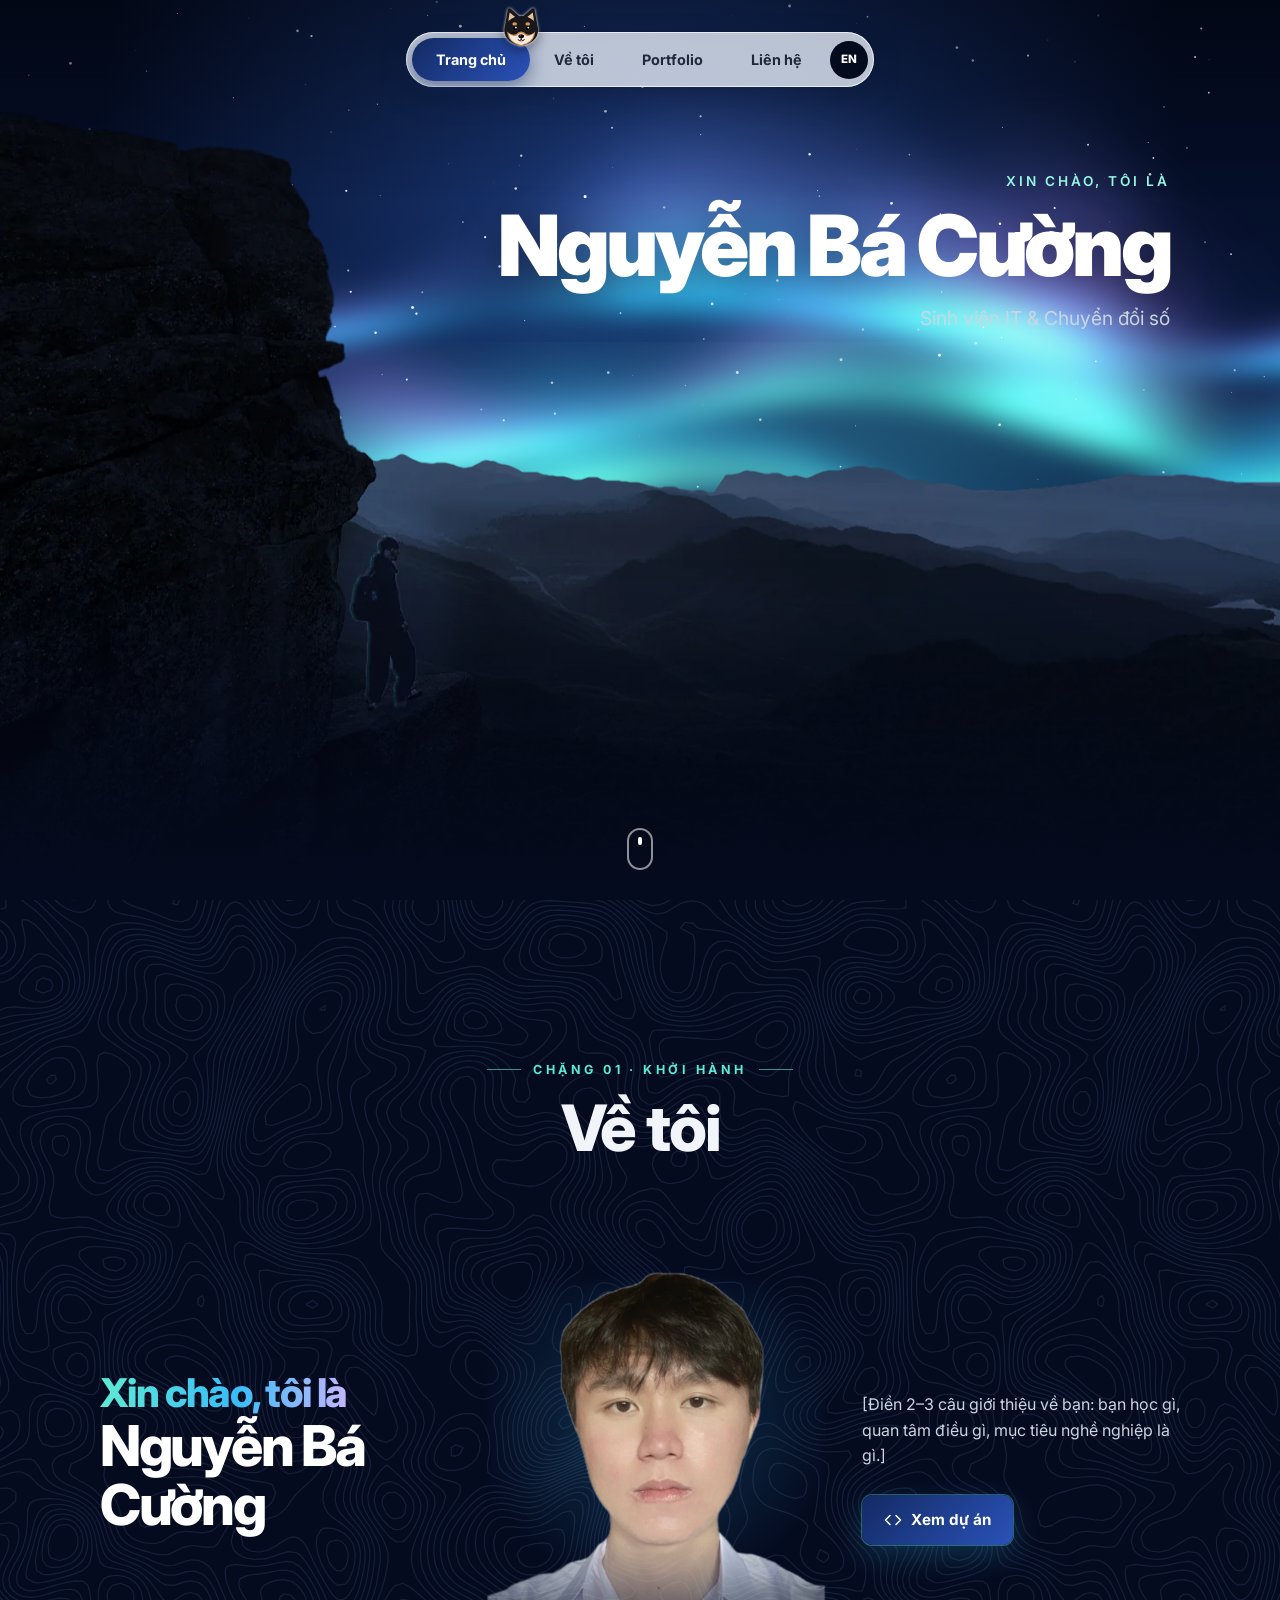
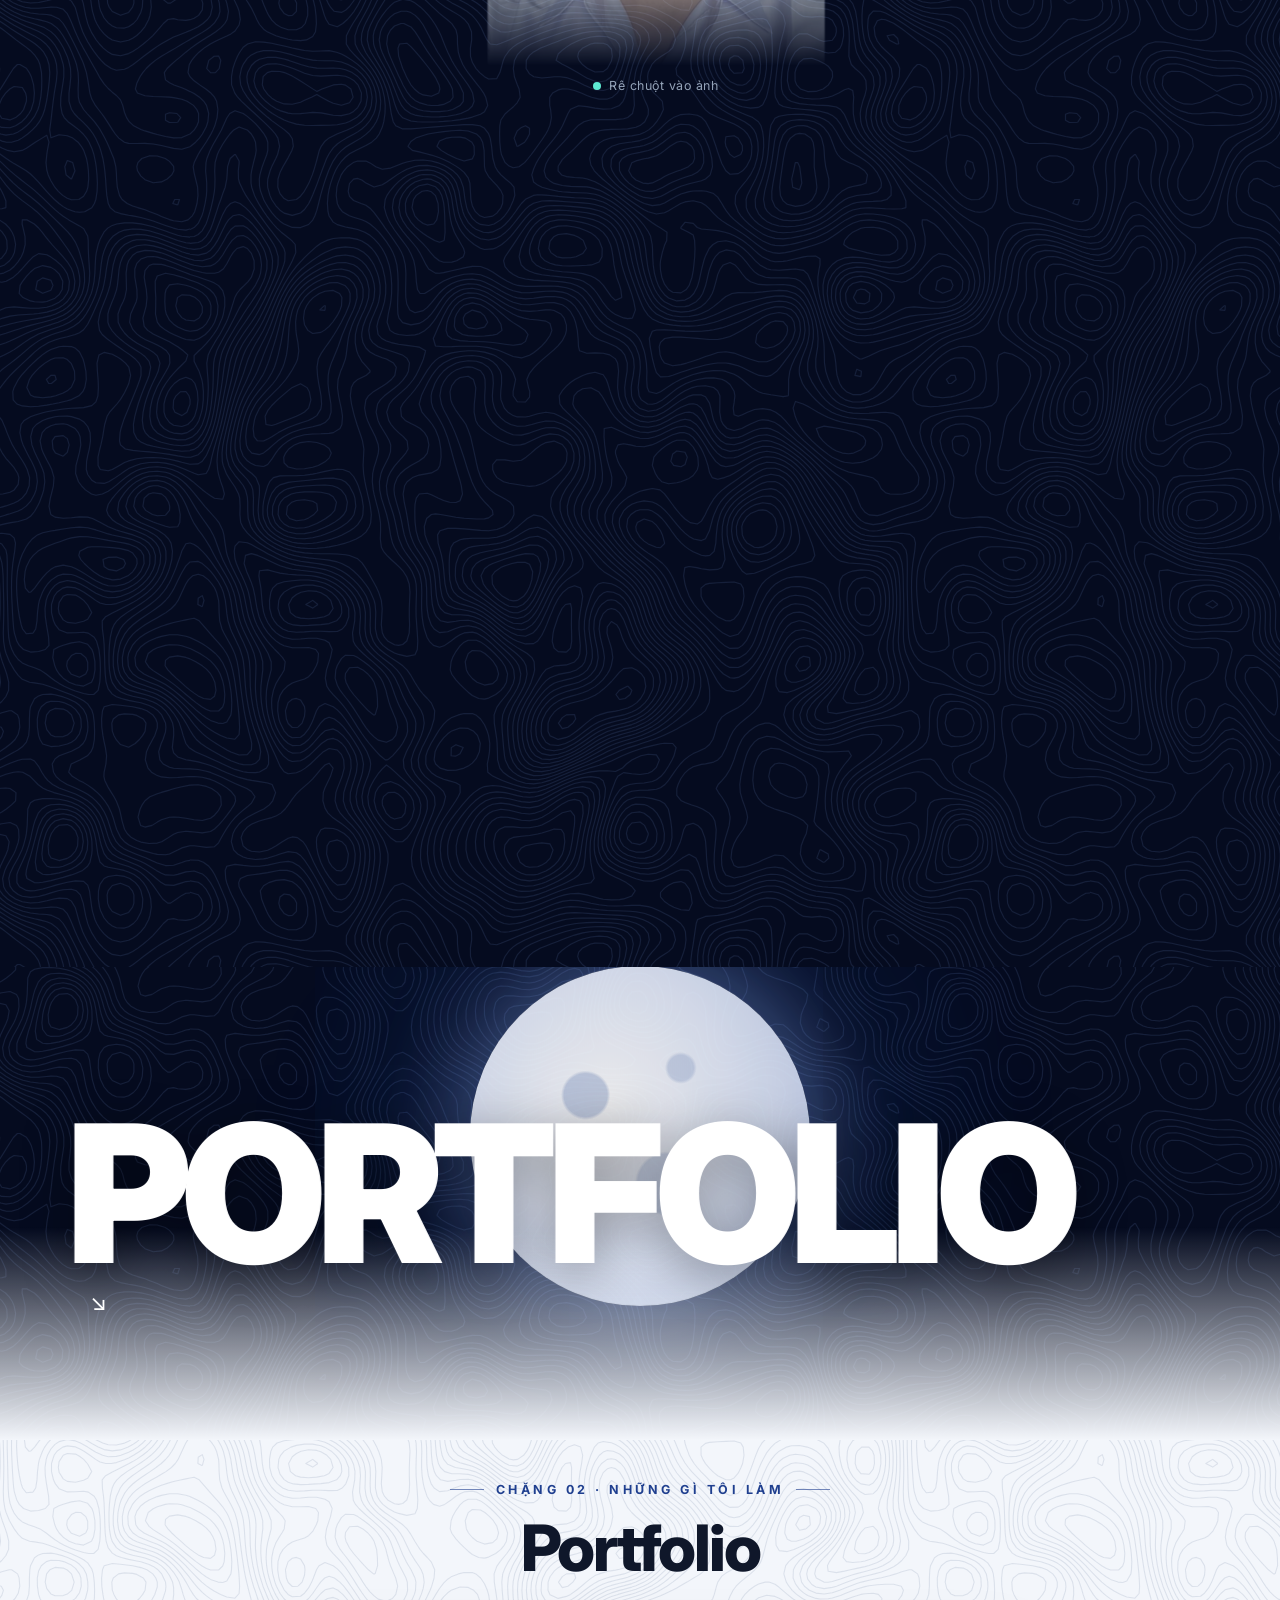
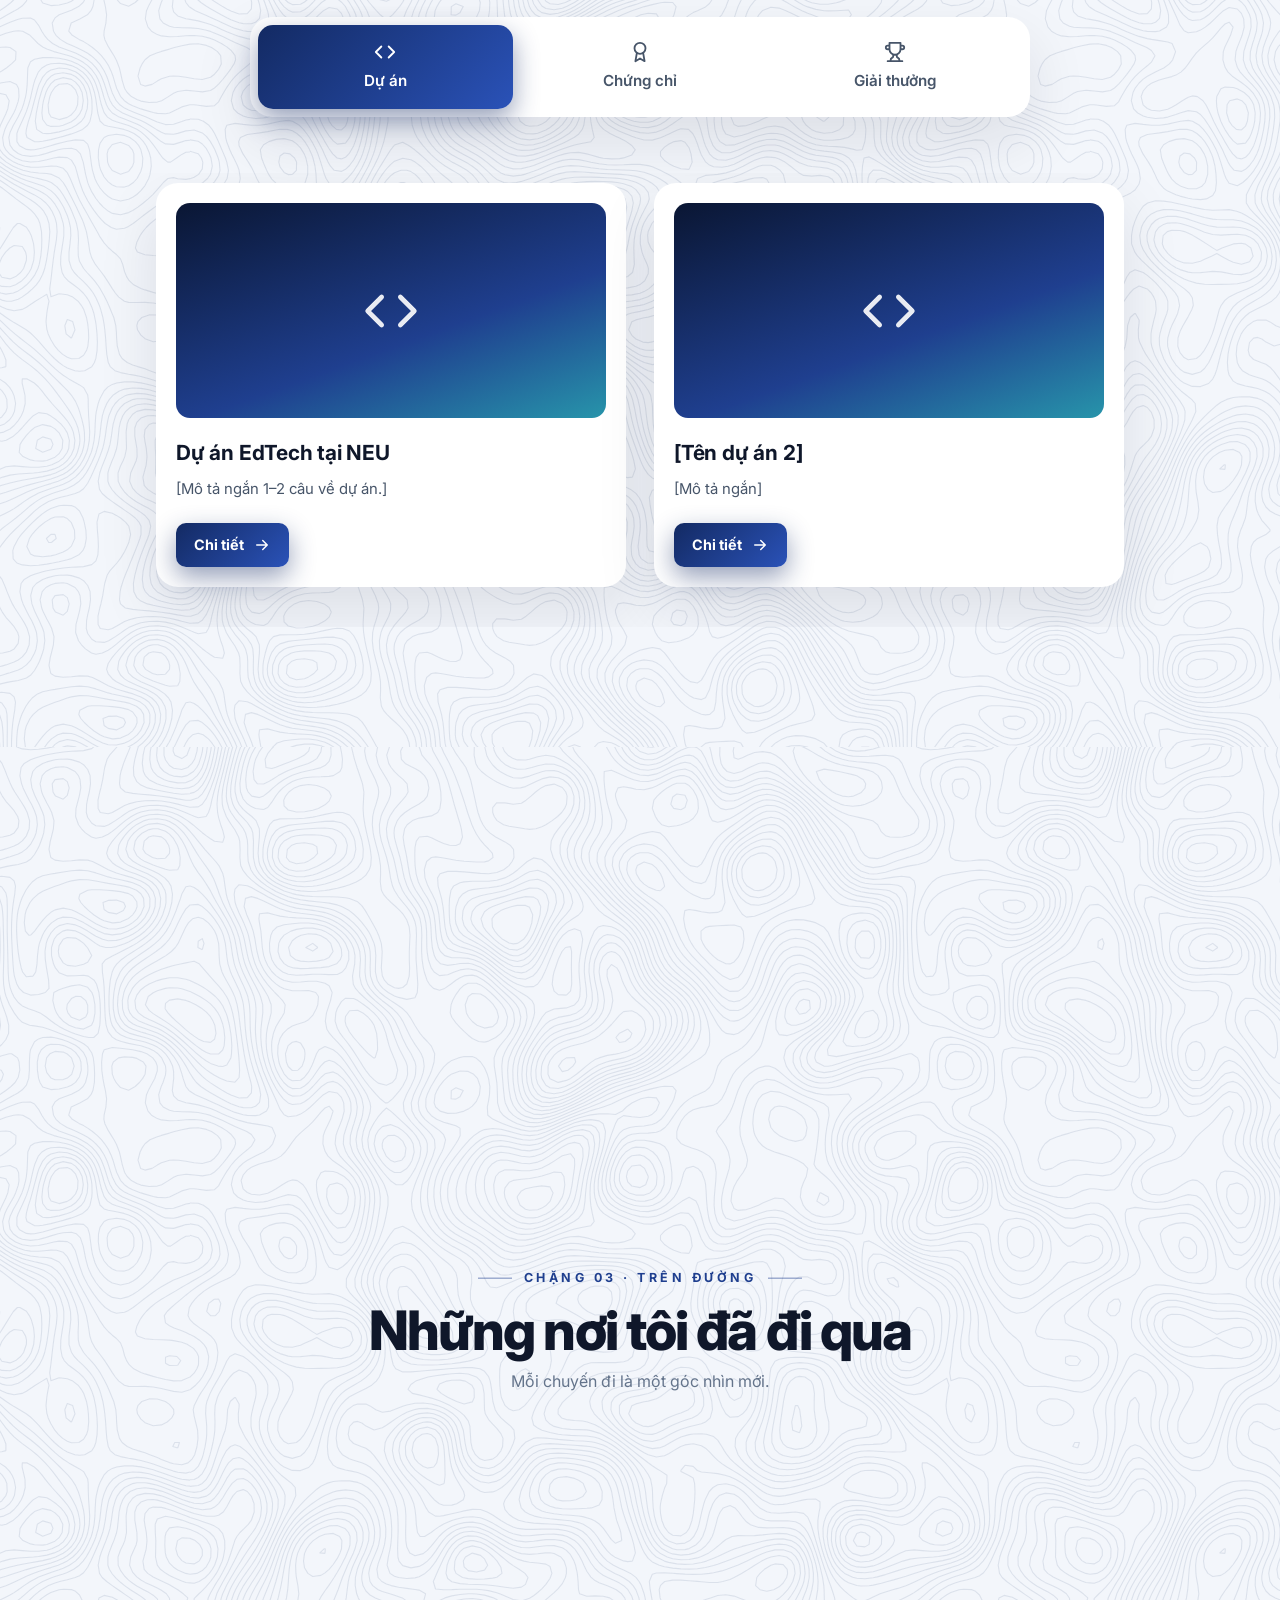
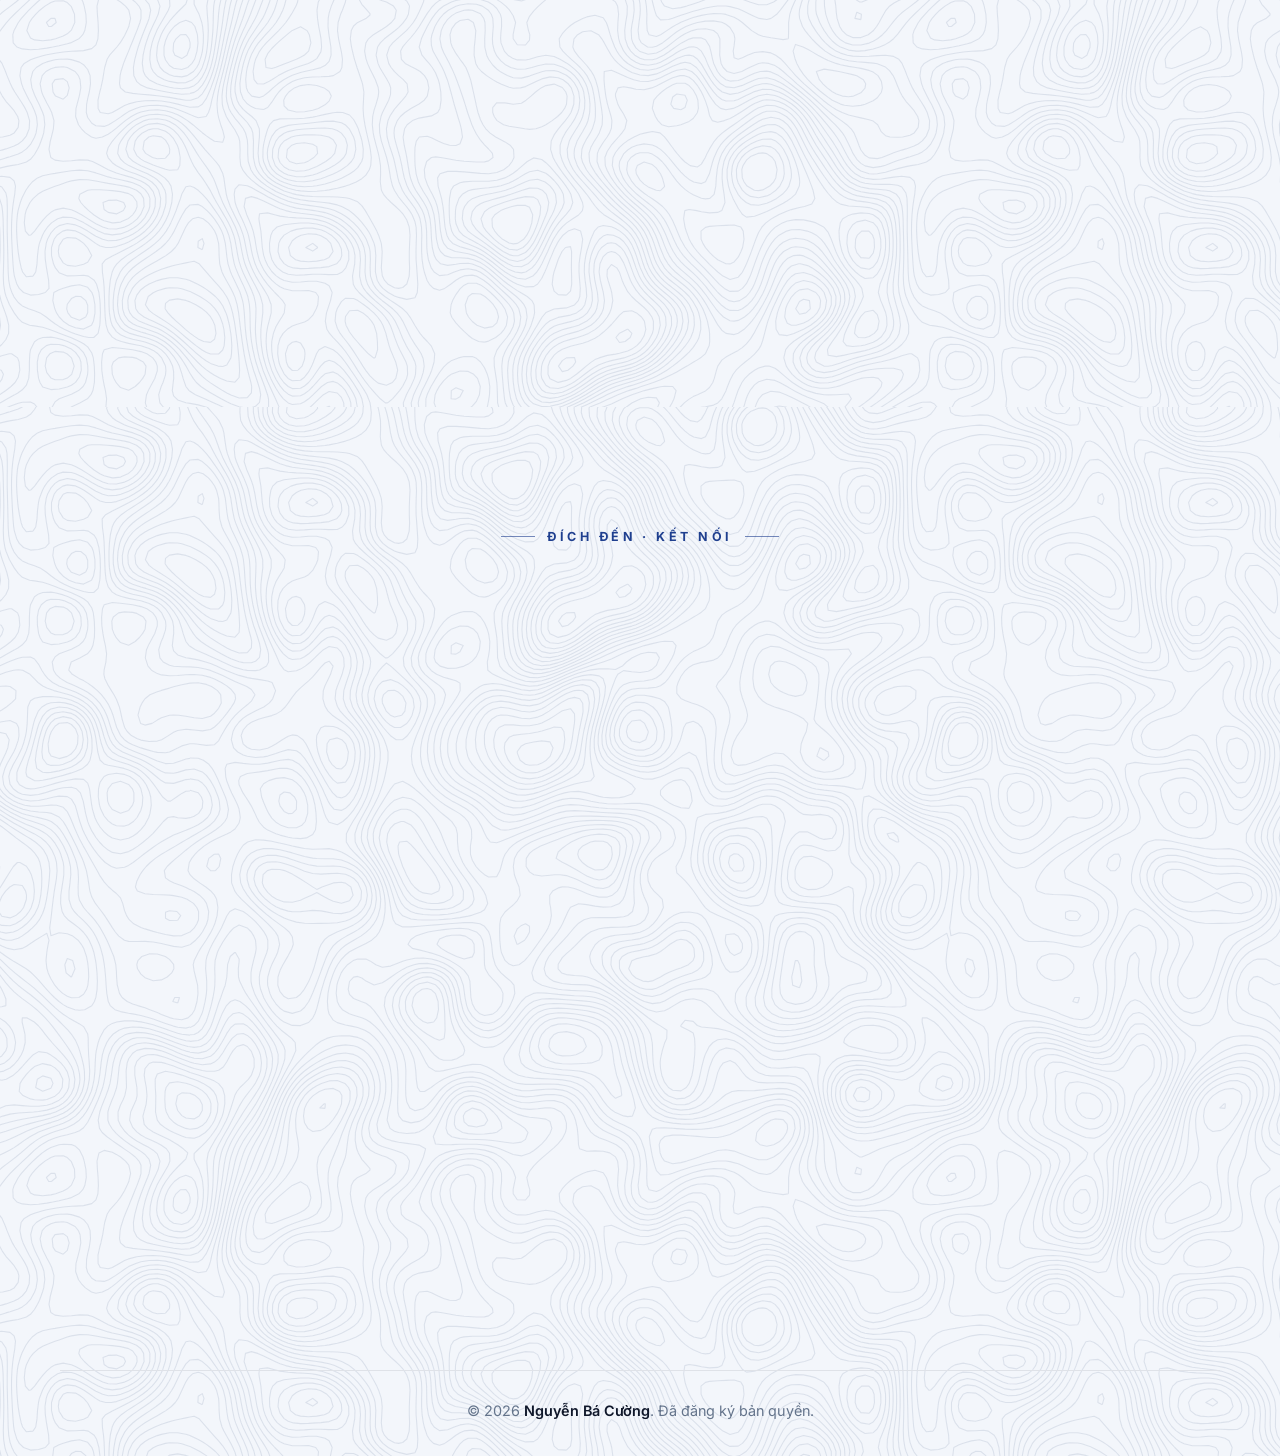
==== commit c1faa505: "Black Spider-Man hover layer with glowing eyes; Spider-Man face favicon Co-Authored-By: Claude Opus " ====
--- a/index.html
+++ b/index.html
@@ -5,7 +5,9 @@
   <meta name="viewport" content="width=device-width, initial-scale=1.0">
   <title>Portfolio</title>
   <meta name="theme-color" content="#050b1f">
-  <link rel="icon" type="image/svg+xml" href="assets/shiba.svg">
+  <link rel="icon" type="image/png" sizes="32x32" href="assets/favicon-spider-32.png">
+  <link rel="icon" type="image/png" sizes="192x192" href="assets/favicon-spider-192.png">
+  <link rel="apple-touch-icon" href="assets/apple-touch-icon.png">
   <link rel="preconnect" href="https://fonts.googleapis.com">
   <link rel="preconnect" href="https://fonts.gstatic.com" crossorigin>
   <link href="https://fonts.googleapis.com/css2?family=Inter:wght@400;500;600;700;800;900&display=swap" rel="stylesheet">
--- a/style.css
+++ b/style.css
@@ -420,11 +420,12 @@
 /* Chân dung 2 lớp: rê chuột để lộ ảnh thật */
 @property --lens { syntax: "<length>"; inherits: true; initial-value: 0px; }
 .portrait { --mx: 50%; --my: 40%; --lens: 0px; transition: --lens .45s cubic-bezier(.2, .8, .2, 1); cursor: crosshair; touch-action: pan-y; }
-.portrait.lens-on { --lens: 130px; }
+.portrait.lens-on { --lens: 140px; }
 .portrait .p-img { position: absolute; inset: 0; width: 100%; height: 100%; object-fit: cover; object-position: top; }
-.portrait .p-top {
-  -webkit-mask-image: radial-gradient(circle var(--lens) at var(--mx) var(--my), transparent 72%, #000 100%);
-          mask-image: radial-gradient(circle var(--lens) at var(--mx) var(--my), transparent 72%, #000 100%);
+/* ảnh thật luôn ở dưới; ảnh khi rê chuột (vd Spider-Man) chỉ phủ lên trong vòng tròn quanh con trỏ */
+.portrait .p-alt {
+  -webkit-mask-image: radial-gradient(circle var(--lens) at var(--mx) var(--my), #000 72%, transparent 100%);
+          mask-image: radial-gradient(circle var(--lens) at var(--mx) var(--my), #000 72%, transparent 100%);
 }
 .portrait-glow { position: absolute; inset: 10% 0 0; background: radial-gradient(circle at 50% 35%, rgba(56, 189, 248, .24), transparent 60%); filter: blur(10px); }
 .lens-ring {
@@ -457,7 +458,7 @@
 
 /* Phần ảnh hành trình */
 .gallery-title {
-  position: absolute; left: 50%; top: 46%; translate: -50% -50%; z-index: 1; text-align: center; width: min(560px, 90%);
+  position: absolute; left: 50%; top: 46%; translate: -50% -50%; z-index: 1; text-align: center; width: min(720px, 90%);
 }
 .gallery-title h2 { font-size: clamp(2rem, 5vw, 3.4rem); font-weight: 800; letter-spacing: -.035em; line-height: 1.05; color: var(--ink); }
 .gallery-title p { margin-top: 10px; color: var(--muted); }
@@ -468,7 +469,7 @@
 @media (max-width: 720px) {
   .portrait.lens-on { --lens: 90px; }
   .intro-hi { margin-inline: auto; }
-  .gallery-title { top: 50%; }
+  .gallery-title { top: 52%; }
   .g-item.wide { width: 58vw; }
   .g-item { width: 40vw; }
   .has-hero-img .hero-text { margin-top: -26vh; }
@@ -527,7 +528,7 @@
   .card { padding: 16px; }
   .card-btns { flex-wrap: wrap; }
 
-  .gallery { height: 110vh; }
+  .gallery { height: 130vh; }
   .contact { padding-top: 90px; }
   .contact-grid { grid-template-columns: 1fr; }
   .panel { padding: 28px 22px; }
